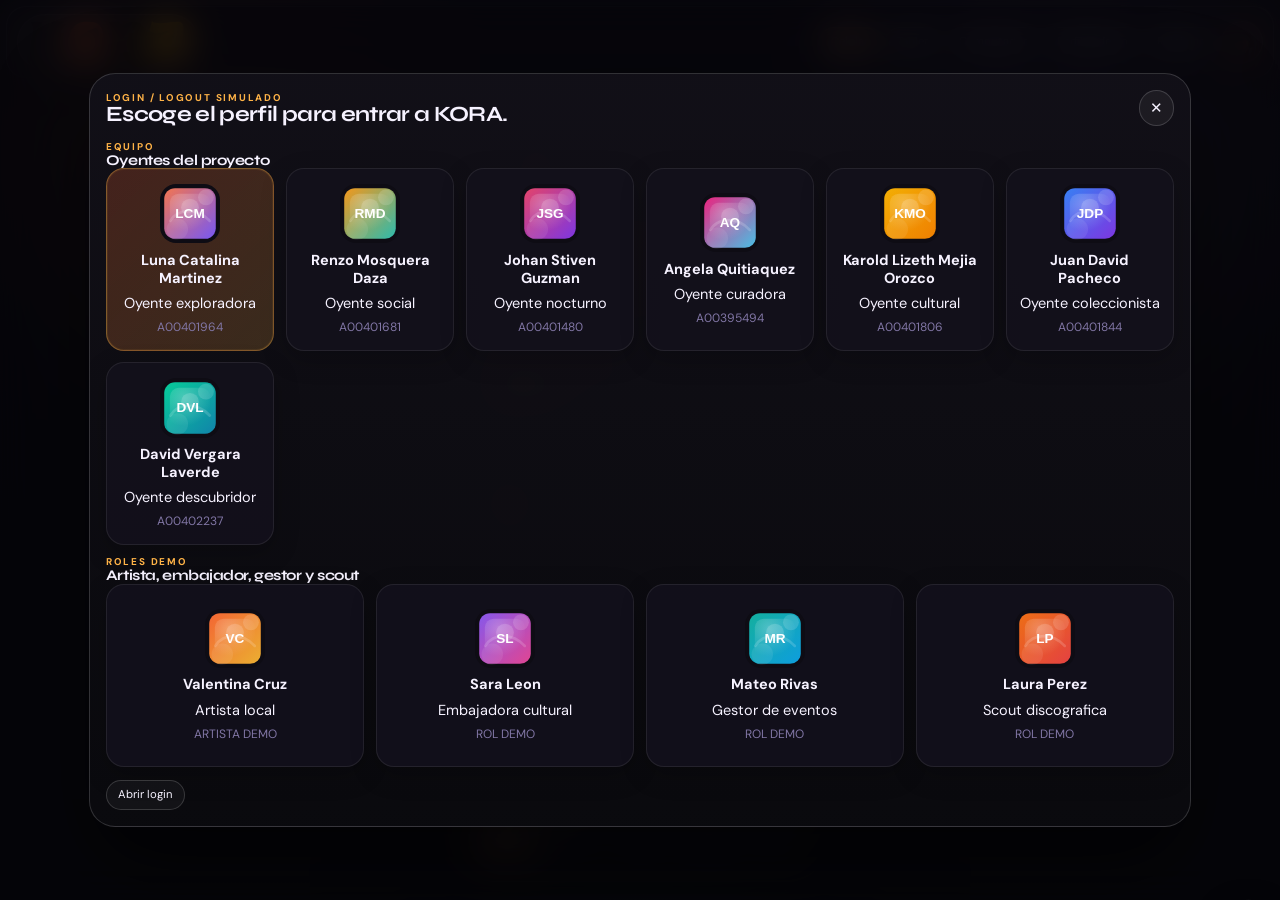
==== index.html @ 5c7a0477 "Refactor file structure and update HTML links for improved organization and accessibility" ====
<!DOCTYPE html>
<html lang="es">
<head>
    <meta charset="UTF-8">
    <meta name="viewport" content="width=device-width, initial-scale=1.0">
    <title>KORA · prototipo app demo</title>
    <link rel="icon" href="assets/img/marca.svg" type="image/svg+xml">
    <link rel="preconnect" href="https://fonts.googleapis.com">
    <link rel="preconnect" href="https://fonts.gstatic.com" crossorigin>
    <link href="https://fonts.googleapis.com/css2?family=Syne:wght@500;700;800&family=DM+Sans:wght@400;500;700&display=swap" rel="stylesheet">
    <link rel="stylesheet" href="assets/css/styles.css">
</head>
<body>
<div class="app-page">
    <header class="shell-toolbar">
        <div class="brand-lockup brand-lockup--shell">
      <span class="brand-word-wrap">
        <img class="brand-word" src="assets/img/kora.svg" alt="KORA">
      </span>
        </div>
        <div class="shell-actions">
            <div class="device-switches" role="tablist" aria-label="Cambiar dispositivo">
                <button class="toolbar-btn is-active" type="button" data-device-option="phone">Celular</button>
                <button class="toolbar-btn" type="button" data-device-option="tablet">Tablet</button>
                <button class="toolbar-btn" type="button" data-device-option="desktop">Computador</button>
            </div>
            <div class="toolbar-utilities">
                <button class="toolbar-btn" type="button" data-open-login>Perfiles demo</button>
                <button class="toolbar-btn" type="button" data-reset-state>Reiniciar</button>
            </div>
            <img class="brand-mark brand-mark--shell" src="assets/img/marca.svg" alt="Marca KORA">
        </div>
    </header>

    <main class="stage">
        <section class="device-shell">
            <div class="device-frame" data-device-frame="phone">
                <div class="device-hardware">
                    <div class="device-notch"></div>
                    <div class="device-camera"></div>
                    <div class="device-speaker"></div>
                    <div class="device-tablet-bar"></div>
                    <div class="device-led"></div>
                </div>

                <div class="device-screen">
                    <div class="app-surface" data-device-shell data-device="phone">
                        <aside class="app-sidebar">
                            <div class="sidebar-brand">
                                <div class="sidebar-brand-lockup">
                                    <img src="assets/img/marca.svg" alt="Marca KORA">
                                </div>
                                <button class="profile-chip" type="button" data-open-login>
                                    <img src="assets/img/luna-catalina-martinez.svg" alt="Perfil" data-profile-avatar>
                                    <div>
                                        <strong data-profile-name>Luna Catalina Martinez</strong>
                                        <span data-profile-role>Oyente exploradora</span>
                                    </div>
                                </button>
                            </div>

                            <nav class="sidebar-nav" aria-label="Secciones">
                                <button class="nav-link is-active" type="button" data-view-target="discover">Descubrir</button>
                                <button class="nav-link" type="button" data-view-target="player">Player</button>
                                <button class="nav-link" type="button" data-view-target="events">Eventos</button>
                                <button class="nav-link" type="button" data-view-target="community">Comunidad</button>
                                <button class="nav-link" type="button" data-view-target="profile">Perfil</button>
                            </nav>

                            <div class="sidebar-stack">
                                <article class="panel-card compact-card">
                                    <p class="eyebrow">Cuenta activa</p>
                                    <strong data-profile-level>Nivel demo</strong>
                                    <div class="pill-row">
                                        <span class="mini-pill">XP <strong data-profile-xp>0</strong></span>
                                        <span class="mini-pill">Racha <strong data-profile-streak>0</strong></span>
                                    </div>
                                </article>
                                <article class="panel-card compact-card">
                                    <p class="eyebrow">Accesos</p>
                                    <div class="sidebar-actions">
                                        <button class="soft-btn" type="button" data-open-settings>Ajustes</button>
                                        <button class="soft-btn" type="button" data-open-team>Equipo KORA</button>
                                    </div>
                                </article>
                            </div>
                        </aside>

                        <div class="status-bar">
                            <span data-live-time>00:00</span>
                            <div class="status-icons">
                                <span>5G</span>
                                <span class="status-icon status-icon--signal"></span>
                                <span class="status-icon"></span>
                                <span class="status-icon status-icon--battery"></span>
                            </div>
                        </div>

                        <header class="app-header">
                            <div class="device-brandbar">
                                <img src="assets/img/marca.svg" alt="Marca KORA">
                            </div>
                            <div class="profile-main">
                                <img src="assets/img/luna-catalina-martinez.svg" alt="Perfil" class="profile-main-avatar" data-profile-avatar>
                                <div>
                                    <p class="eyebrow">KORA demo</p>
                                    <h1 class="app-title" data-profile-name>Luna Catalina Martinez</h1>
                                    <p class="profile-sub" data-profile-role>Oyente exploradora</p>
                                </div>
                            </div>
                            <button class="icon-btn" type="button" aria-label="Abrir ajustes" data-open-settings>⚙</button>
                        </header>

                        <section class="app-main content-scroll">
                            <section class="view is-active" data-view="discover">
                                <article class="hero-card" data-featured-card></article>

                                <div class="section-head">
                                    <div>
                                        <p class="eyebrow">Capsulas</p>
                                        <h2 class="section-title">Descubrir con contexto</h2>
                                    </div>
                                    <button class="soft-btn small-btn" type="button" data-cycle-capsules>Siguiente</button>
                                </div>
                                <div class="capsule-feed" data-capsule-feed></div>

                                <div class="dual-grid">
                                    <article class="panel-card">
                                        <div class="panel-head">
                                            <strong>Tablero de hallazgos</strong>
                                            <span class="mini-pill" data-saved-count>0</span>
                                        </div>
                                        <div class="stack-list" data-saved-board></div>
                                    </article>
                                    <article class="panel-card">
                                        <div class="panel-head">
                                            <strong>Etiquetas culturales</strong>
                                            <span class="mini-pill">curaduria local</span>
                                        </div>
                                        <div class="tag-cloud" data-discover-tags></div>
                                        <p class="helper-copy">Las cápsulas priorizan identidad local, validación rápida y contexto cultural.</p>
                                    </article>
                                </div>
                            </section>

                            <section class="view" data-view="player">
                                <article class="player-card">
                                    <img class="player-cover" src="assets/img/cover-valentina-cruz.svg" alt="Cover" data-player-cover>
                                    <div class="player-meta">
                                        <p class="eyebrow">Capsula activa</p>
                                        <h2 data-player-track>Rio de Fuego</h2>
                                        <p data-player-name>Valentina Cruz · R&B afrolatino</p>
                                        <p class="player-story" data-player-story></p>
                                        <div class="pill-row">
                                            <span class="mini-pill" data-player-duration>0:30</span>
                                            <span class="mini-pill" data-player-match>94% match</span>
                                            <button class="mini-pill interactive-pill" type="button" data-toggle-preview>Modo 30s</button>
                                        </div>
                                    </div>
                                </article>

                                <article class="panel-card">
                                    <div class="audio-progress-wrap">
                                        <input type="range" min="0" max="30" step="0.1" value="0" data-player-range>
                                        <div class="player-times">
                                            <span data-player-current>0:00</span>
                                            <span data-player-total>0:30</span>
                                        </div>
                                    </div>
                                    <div class="player-controls">
                                        <button class="icon-btn big-icon" type="button" data-player-prev aria-label="Anterior">⟨</button>
                                        <button class="primary-btn player-toggle" type="button" data-player-toggle>Reproducir</button>
                                        <button class="icon-btn big-icon" type="button" data-player-next aria-label="Siguiente">⟩</button>
                                    </div>
                                    <div class="player-actions">
                                        <button class="soft-btn" type="button" data-player-like>Like</button>
                                        <button class="soft-btn" type="button" data-player-save>Guardar</button>
                                        <button class="soft-btn" type="button" data-player-share>Compartir</button>
                                    </div>
                                </article>

                                <div class="dual-grid">
                                    <article class="panel-card">
                                        <div class="panel-head">
                                            <strong>Cola demo</strong>
                                            <span class="mini-pill">audio real</span>
                                        </div>
                                        <div class="queue-list" data-player-queue></div>
                                    </article>
                                    <article class="panel-card">
                                        <div class="panel-head">
                                            <strong>Lectura rapida</strong>
                                            <span class="mini-pill">barrio / escena / idioma</span>
                                        </div>
                                        <div class="insight-stack" data-player-insights></div>
                                    </article>
                                </div>
                            </section>

                            <section class="view" data-view="events">
                                <div class="dual-grid dual-grid--events">
                                    <article class="map-card panel-card">
                                        <div class="panel-head">
                                            <strong>Mapa de eventos</strong>
                                            <span class="mini-pill">sin GPS real</span>
                                        </div>
                                        <div class="map-surface" data-event-map></div>
                                    </article>
                                    <article class="panel-card" data-event-preview></article>
                                </div>

                                <article class="panel-card">
                                    <div class="panel-head">
                                        <strong>Ruta territorial</strong>
                                        <span class="mini-pill" data-event-count>0 eventos</span>
                                    </div>
                                    <div class="events-grid" data-events-list></div>
                                </article>
                            </section>

                            <section class="view" data-view="community">
                                <div class="dual-grid dual-grid--community">
                                    <article class="panel-card" data-playlist-card></article>
                                    <article class="panel-card">
                                        <div class="panel-head">
                                            <strong>Compartir cápsula</strong>
                                            <span class="mini-pill">TikTok / X / Instagram / WhatsApp</span>
                                        </div>
                                        <div class="share-grid" data-share-grid></div>
                                        <div class="community-actions">
                                            <button class="primary-btn" type="button" data-add-playlist>Aportar a playlist</button>
                                            <button class="soft-btn" type="button" data-open-team>Ver equipo</button>
                                        </div>
                                    </article>
                                </div>

                                <div class="dual-grid">
                                    <article class="panel-card">
                                        <div class="panel-head">
                                            <strong>Ranking de usuarios</strong>
                                            <span class="mini-pill">gamificacion</span>
                                        </div>
                                        <div class="stack-list" data-user-leaderboard></div>
                                    </article>
                                    <article class="panel-card">
                                        <div class="panel-head">
                                            <strong>Ranking de artistas</strong>
                                            <span class="mini-pill">visibilidad local</span>
                                        </div>
                                        <div class="stack-list" data-artist-leaderboard></div>
                                    </article>
                                </div>
                            </section>

                            <section class="view" data-view="profile">
                                <div class="dual-grid dual-grid--profile">
                                    <article class="panel-card" data-profile-overview></article>
                                    <article class="panel-card">
                                        <div class="panel-head">
                                            <strong>Sellos y logros</strong>
                                            <span class="mini-pill">pasaporte</span>
                                        </div>
                                        <div class="stamp-grid" data-stamps-grid-main></div>
                                        <button class="soft-btn full-btn" type="button" data-open-team>Equipo KORA</button>
                                    </article>
                                </div>

                                <div class="dual-grid">
                                    <article class="panel-card">
                                        <div class="panel-head">
                                            <strong>Mis favoritos</strong>
                                            <span class="mini-pill">guardados</span>
                                        </div>
                                        <div class="favorites-grid" data-favorite-list></div>
                                    </article>
                                    <article class="panel-card">
                                        <div class="panel-head">
                                            <strong>Badges activos</strong>
                                            <span class="mini-pill">perfil</span>
                                        </div>
                                        <div class="tag-cloud" data-badge-list></div>
                                        <div class="profile-actions">
                                            <button class="soft-btn" type="button" data-open-settings>Editar ajustes</button>
                                            <button class="soft-btn" type="button" data-open-login>Cambiar perfil</button>
                                        </div>
                                    </article>
                                </div>
                            </section>
                        </section>

                        <aside class="app-rail content-scroll">
                            <article class="panel-card" data-now-playing-card></article>
                            <article class="panel-card">
                                <div class="panel-head">
                                    <strong>Misiones</strong>
                                    <span class="mini-pill">objetivos</span>
                                </div>
                                <div class="missions-list" data-missions-list></div>
                            </article>
                            <article class="panel-card">
                                <div class="panel-head">
                                    <strong>Pasaporte cultural</strong>
                                    <span class="mini-pill">sellos</span>
                                </div>
                                <div class="stamp-grid" data-stamps-grid-rail></div>
                            </article>
                        </aside>

                        <nav class="bottom-nav" aria-label="Navegacion movil">
                            <button class="is-active" type="button" data-view-target="discover">Inicio</button>
                            <button type="button" data-view-target="player">Player</button>
                            <button type="button" data-view-target="events">Eventos</button>
                            <button type="button" data-view-target="community">Comunidad</button>
                            <button type="button" data-view-target="profile">Perfil</button>
                        </nav>
                    </div>
                </div>
            </div>
        </section>
    </main>
</div>

<div class="overlay" data-login-overlay>
    <div class="overlay-card overlay-card--wide">
        <div class="overlay-head">
            <div>
                <p class="eyebrow">Login / logout simulado</p>
                <h2>Escoge el perfil para entrar a KORA.</h2>
            </div>
            <button class="icon-btn" type="button" data-close-login>✕</button>
        </div>
        <div class="overlay-sections">
            <section>
                <div class="section-head simple-head">
                    <div>
                        <p class="eyebrow">Equipo</p>
                        <h3 class="section-title small-title">Oyentes del proyecto</h3>
                    </div>
                </div>
                <div class="profile-grid" data-team-profiles></div>
            </section>
            <section>
                <div class="section-head simple-head">
                    <div>
                        <p class="eyebrow">Roles demo</p>
                        <h3 class="section-title small-title">Artista, embajador, gestor y scout</h3>
                    </div>
                </div>
                <div class="profile-grid" data-role-profiles></div>
            </section>
        </div>
        <div class="overlay-actions">
            <button class="soft-btn" type="button" data-go-login-page>Abrir login</button>
        </div>
    </div>
</div>

<div class="overlay" data-settings-overlay>
    <div class="overlay-card">
        <div class="overlay-head">
            <div>
                <p class="eyebrow">Ajustes</p>
                <h2>Configuración de la demo.</h2>
            </div>
            <button class="icon-btn" type="button" data-close-settings>✕</button>
        </div>
        <div class="settings-stack" data-settings-content></div>
        <div class="overlay-actions">
            <button class="soft-btn" type="button" data-open-login>Cambiar perfil</button>
            <button class="danger-btn" type="button" data-logout>Logout</button>
        </div>
    </div>
</div>

<div class="overlay" data-team-overlay>
    <div class="overlay-card">
        <div class="overlay-head">
            <div>
                <p class="eyebrow">Equipo KORA</p>
                <h2>Integrantes en un espacio aparte.</h2>
            </div>
            <button class="icon-btn" type="button" data-close-team>✕</button>
        </div>
        <div class="team-modal-grid" data-team-modal-grid></div>
    </div>
</div>

<div class="overlay" data-scanner-overlay>
    <div class="overlay-card">
        <div class="overlay-head">
            <div>
                <p class="eyebrow">Check-in QR</p>
                <h2 data-scanner-title>Escanear evento</h2>
            </div>
            <button class="icon-btn" type="button" data-close-scanner>✕</button>
        </div>
        <div class="scanner-layout">
            <img class="scanner-poster" src="assets/img/poster-festival-centro.svg" alt="Poster del evento" data-scanner-poster>
            <div class="scanner-side">
                <img class="scanner-qr" src="assets/img/qr-festival-centro.svg" alt="QR del evento" data-scanner-qr>
                <p class="helper-copy" data-scanner-copy>Escanea o usa la simulación para reclamar tu sello y XP.</p>
                <div class="overlay-actions overlay-actions--column">
                    <button class="primary-btn" type="button" data-simulate-checkin>Simular escaneo</button>
                    <a class="soft-btn link-btn" href="qr-checkin.html?event=festival-centro" target="_blank" rel="noopener" data-open-qr-page>Abrir QR full page</a>
                </div>
            </div>
        </div>
    </div>
</div>

<div class="toast" data-toast aria-live="polite"></div>

<script src="assets/data/data.js"></script>
<script src="assets/js/app.js"></script>
</body>
</html>
---- assets/css/styles.css ----
:root {
  --bg: #07070b;
  --bg-2: #0d0b14;
  --surface: rgba(19, 17, 28, 0.92);
  --surface-2: rgba(27, 24, 38, 0.96);
  --surface-3: rgba(37, 32, 52, 0.98);
  --line: rgba(255, 255, 255, 0.08);
  --line-strong: rgba(255, 255, 255, 0.16);
  --text: #f6f2ff;
  --text-soft: #c7bce6;
  --text-faint: #8176a5;
  --accent: #ff6b35;
  --accent-2: #ffb347;
  --accent-3: #ff8c42;
  --purple: #9d7bf5;
  --teal: #22d3a8;
  --danger: #ef4444;
  --success: #22c55e;
  --shadow-xl: 0 40px 90px rgba(0, 0, 0, 0.55);
  --shadow-lg: 0 18px 44px rgba(0, 0, 0, 0.32);
  --shadow-md: 0 8px 26px rgba(0, 0, 0, 0.22);
  --r-xl: 38px;
  --r-lg: 26px;
  --r-md: 18px;
  --r-sm: 14px;
  --font-head: 'Syne', sans-serif;
  --font-body: 'DM Sans', sans-serif;
}

* {
  box-sizing: border-box;
}

html {
  scroll-behavior: smooth;
  font-size: 14.5px;
}

body {
  margin: 0;
  min-height: 100vh;
  font-family: var(--font-body);
  color: var(--text);
  background:
          radial-gradient(circle at 18% 18%, rgba(255, 107, 53, 0.14), transparent 22%),
          radial-gradient(circle at 82% 16%, rgba(157, 123, 245, 0.16), transparent 24%),
          radial-gradient(circle at 50% 88%, rgba(34, 211, 168, 0.08), transparent 18%),
          linear-gradient(180deg, #0b0910 0%, #06060a 100%);
  overflow-x: hidden;
}

body.overlay-open {
  overflow: hidden;
}

body.high-contrast {
  --surface: rgba(10, 10, 13, 0.98);
  --surface-2: rgba(17, 17, 22, 1);
  --surface-3: rgba(24, 24, 32, 1);
  --line: rgba(255, 255, 255, 0.16);
  --text-soft: #ddd6f8;
}

a,
button,
input,
select {
  font: inherit;
}

button,
a {
  cursor: pointer;
}

button {
  border: 0;
  padding: 0;
  background: transparent;
  color: inherit;
}

img {
  display: block;
  max-width: 100%;
}

.app-page {
  position: relative;
  min-height: 100dvh;
  height: 100dvh;
  padding: 0.42rem;
  display: flex;
  flex-direction: column;
  gap: 0.42rem;
  overflow: hidden;
}

.shell-toolbar {
  display: flex;
  align-items: center;
  justify-content: space-between;
  gap: 0.55rem;
  padding: 0.46rem 0.68rem;
  background: rgba(15, 12, 22, 0.74);
  border: 1px solid var(--line);
  border-radius: 20px;
  backdrop-filter: blur(16px);
  box-shadow: var(--shadow-md);
  flex-wrap: nowrap;
}

.brand-lockup,
.shell-actions,
.device-switches,
.toolbar-utilities,
.pill-row,
.player-actions,
.player-controls,
.community-actions,
.overlay-actions,
.sidebar-actions,
.profile-actions {
  display: flex;
  align-items: center;
  gap: 0.65rem;
  flex-wrap: wrap;
}

.brand-lockup {
  min-width: 0;
}

.brand-lockup--shell {
  flex: 0 0 auto;
}

.brand-word-wrap {
  display: inline-flex;
  align-items: center;
  justify-content: center;
  padding: 0.42rem 0.82rem 0.44rem;
  border-radius: 999px;
  background: linear-gradient(135deg, rgba(255, 255, 255, 0.08), rgba(255, 107, 53, 0.12));
  border: 1px solid rgba(255, 255, 255, 0.1);
  box-shadow: var(--shadow-md);
}

.brand-mark {
  width: 2.55rem;
  height: 2.55rem;
  object-fit: contain;
  filter: drop-shadow(0 8px 18px rgba(255, 107, 53, 0.22));
}

.brand-mark--shell {
  width: 2.9rem;
  height: 2.9rem;
  padding: 0.54rem;
  border-radius: 999px;
  background: linear-gradient(135deg, rgba(255, 255, 255, 0.08), rgba(255, 107, 53, 0.12));
  border: 1px solid rgba(255, 255, 255, 0.1);
  box-shadow: var(--shadow-md);
  flex: 0 0 auto;
}

.brand-word {
  width: min(10.8rem, 29vw);
  height: auto;
  object-fit: contain;
  filter: drop-shadow(0 4px 12px rgba(255, 179, 71, 0.14));
}

.shell-actions {
  flex: 1 1 auto;
  width: auto;
  min-width: 0;
  justify-content: flex-end;
  gap: 0.4rem;
  flex-wrap: nowrap;
}

.toolbar-btn,
.soft-btn,
.primary-btn,
.danger-btn,
.nav-link,
.mini-pill,
.interactive-pill,
.link-btn,
.device-switches button,
.toolbar-utilities button {
  display: inline-flex;
  align-items: center;
  justify-content: center;
  min-height: 2.02rem;
  padding: 0 0.76rem;
  border-radius: 999px;
  border: 1px solid var(--line-strong);
  background: rgba(255, 255, 255, 0.04);
  color: var(--text);
  text-decoration: none;
  transition: 0.22s ease;
  font-size: 0.78rem;
  line-height: 1.08;
}

.toolbar-btn:hover,
.soft-btn:hover,
.primary-btn:hover,
.danger-btn:hover,
.nav-link:hover,
.icon-btn:hover,
.profile-chip:hover,
.mini-pill.interactive-pill:hover,
.events-grid button:hover,
.stack-item:hover,
.favorite-card:hover {
  transform: translateY(-1px);
}

.toolbar-btn.is-active,
.nav-link.is-active,
.bottom-nav button.is-active,
.profile-card.is-active,
.stack-item.is-active,
.map-pin.is-active,
.share-card.is-active,
.interactive-pill.is-active {
  background: linear-gradient(135deg, rgba(255, 107, 53, 0.22), rgba(255, 179, 71, 0.18));
  border-color: rgba(255, 179, 71, 0.36);
  box-shadow: 0 0 0 1px rgba(255, 179, 71, 0.08) inset;
}

.primary-btn {
  background: linear-gradient(135deg, var(--accent), var(--accent-3));
  border-color: transparent;
  box-shadow: 0 14px 30px rgba(255, 107, 53, 0.25);
  font-weight: 700;
}

.danger-btn {
  background: rgba(239, 68, 68, 0.14);
  border-color: rgba(239, 68, 68, 0.3);
  color: #fecaca;
}

.small-btn {
  min-height: 1.8rem;
  padding-inline: 0.68rem;
  font-size: 0.76rem;
}

.full-btn {
  width: 100%;
}

.stage {
  flex: 1;
  display: flex;
  justify-content: center;
  align-items: center;
  min-height: 0;
  overflow: hidden;
}

.device-shell {
  width: 100%;
  min-height: 0;
  height: 100%;
  display: flex;
  justify-content: center;
  align-items: center;
  position: relative;
}

.device-shell::before {
  content: '';
  position: absolute;
  left: 14%;
  right: 14%;
  bottom: -0.6rem;
  height: 5.4rem;
  border-radius: 999px;
  background: radial-gradient(circle, rgba(0, 0, 0, 0.55), transparent 70%);
  filter: blur(12px);
}

.device-frame {
  position: relative;
  background: linear-gradient(180deg, #0d0c12 0%, #030305 100%);
  border: 1px solid rgba(255, 255, 255, 0.08);
  box-shadow: 0 0 0 1px rgba(255, 255, 255, 0.03) inset, var(--shadow-xl);
  padding: 0.78rem;
  transition: 0.32s ease;
}

.device-frame[data-device-frame='phone'] {
  width: min(428px, calc((100dvh - 108px) * 0.48), calc(100vw - 30px));
  aspect-ratio: 430 / 890;
  border-radius: 3rem;
}

.device-frame[data-device-frame='tablet'] {
  width: min(1180px, calc((100dvh - 138px) * 1.54), calc(100vw - 42px));
  aspect-ratio: 1280 / 820;
  border-radius: 2.5rem;
}

.device-frame[data-device-frame='desktop'] {
  width: min(1420px, calc((100dvh - 94px) * 1.56), calc(100vw - 34px));
  aspect-ratio: 1480 / 920;
  border-radius: 1.95rem;
  margin-top: -0.32rem;
}

.device-frame[data-device-frame='desktop']::before {
  content: '';
  position: absolute;
  left: 14%;
  right: 14%;
  bottom: -2.4rem;
  height: 1.1rem;
  border-radius: 999px;
  background: radial-gradient(circle, rgba(0, 0, 0, 0.45), transparent 72%);
  filter: blur(10px);
  pointer-events: none;
}

.device-frame[data-device-frame='desktop']::after {
  content: '';
  position: absolute;
  left: 5%;
  right: 5%;
  bottom: -1.65rem;
  height: 1.75rem;
  clip-path: polygon(6% 0, 94% 0, 100% 100%, 0 100%);
  background: linear-gradient(180deg, rgba(32, 31, 38, 0.98), rgba(12, 12, 16, 0.98));
  border: 1px solid rgba(255, 255, 255, 0.08);
  border-radius: 0 0 1.2rem 1.2rem;
  box-shadow: 0 10px 24px rgba(0, 0, 0, 0.28);
  pointer-events: none;
}

.device-hardware,
.device-notch,
.device-camera,
.device-speaker,
.device-tablet-bar,
.device-led {
  position: absolute;
  pointer-events: none;
}

.device-hardware {
  inset: 0;
  z-index: 3;
}

.device-notch {
  top: 0;
  left: 50%;
  transform: translateX(-50%);
  width: 7.3rem;
  height: 1.45rem;
  border-radius: 0 0 1rem 1rem;
  background: #06060a;
}

.device-camera {
  top: 0.42rem;
  left: calc(50% - 1.32rem);
  width: 0.54rem;
  height: 0.54rem;
  border-radius: 50%;
  background: #1f2030;
  box-shadow: 0 0 0 2px rgba(255, 255, 255, 0.03) inset;
}

.device-speaker {
  top: 0.63rem;
  left: 50%;
  width: 1.9rem;
  height: 0.2rem;
  transform: translateX(-50%);
  border-radius: 999px;
  background: #1e2030;
}

.device-tablet-bar,
.device-led {
  display: none;
}

.device-frame[data-device-frame='tablet'] .device-notch,
.device-frame[data-device-frame='tablet'] .device-camera,
.device-frame[data-device-frame='tablet'] .device-speaker,
.device-frame[data-device-frame='desktop'] .device-notch,
.device-frame[data-device-frame='desktop'] .device-camera,
.device-frame[data-device-frame='desktop'] .device-speaker {
  display: none;
}

.device-frame[data-device-frame='tablet'] .device-tablet-bar {
  display: block;
  left: 50%;
  top: 0.8rem;
  transform: translateX(-50%);
  width: 6rem;
  height: 0.34rem;
  border-radius: 999px;
  background: #17181d;
}

.device-frame[data-device-frame='desktop'] .device-led {
  display: block;
  left: 50%;
  top: 0.92rem;
  transform: translateX(-50%);
  width: 0.55rem;
  height: 0.55rem;
  border-radius: 50%;
  background: rgba(34, 211, 168, 0.84);
  box-shadow: 0 0 12px rgba(34, 211, 168, 0.65);
}

.device-screen {
  position: relative;
  z-index: 1;
  height: 100%;
  border-radius: 2.25rem;
  overflow: hidden;
  border: 1px solid rgba(255, 255, 255, 0.05);
  background:
          radial-gradient(circle at 16% 10%, rgba(255, 107, 53, 0.14), transparent 24%),
          radial-gradient(circle at 84% 14%, rgba(157, 123, 245, 0.15), transparent 22%),
          linear-gradient(180deg, #0f0d16 0%, #08080d 100%);
}

.device-frame[data-device-frame='tablet'] .device-screen {
  border-radius: 2rem;
}

.device-frame[data-device-frame='desktop'] .device-screen {
  border-radius: 1.3rem;
}

.app-surface {
  height: 100%;
  display: grid;
  grid-template-rows: auto auto minmax(0, 1fr) auto;
  min-height: 0;
}

.app-surface[data-device='phone'] {
  font-size: 12.8px;
}

.app-surface[data-device='desktop'] {
  grid-template-columns: 15.35rem minmax(0, 1fr) 18.25rem;
  grid-template-rows: auto minmax(0, 1fr);
  font-size: 13.6px;
}

.status-bar {
  display: flex;
  align-items: center;
  justify-content: space-between;
  gap: 1rem;
  padding: 0.85rem 1.05rem 0.45rem;
  color: var(--text);
  font-size: 0.76rem;
  font-weight: 700;
}

.status-icons {
  display: inline-flex;
  align-items: center;
  gap: 0.45rem;
}

.status-icon {
  width: 0.9rem;
  height: 0.55rem;
  border-radius: 0.24rem;
  background: rgba(255, 255, 255, 0.68);
}

.status-icon--signal {
  clip-path: polygon(0 100%, 40% 60%, 70% 30%, 100% 0, 100% 100%);
  width: 0.78rem;
}

.status-icon--battery {
  position: relative;
  width: 1.2rem;
  background: transparent;
  border: 1px solid rgba(255, 255, 255, 0.68);
}

.status-icon--battery::before {
  content: '';
  position: absolute;
  left: 2px;
  right: 4px;
  top: 2px;
  bottom: 2px;
  border-radius: 0.12rem;
  background: rgba(255, 255, 255, 0.78);
}

.status-icon--battery::after {
  content: '';
  position: absolute;
  right: -3px;
  top: 50%;
  transform: translateY(-50%);
  width: 2px;
  height: 5px;
  border-radius: 0 2px 2px 0;
  background: rgba(255, 255, 255, 0.78);
}

.app-surface[data-device='desktop'] .status-bar {
  grid-column: 2 / span 2;
  padding: 1rem 1.15rem 0.52rem;
}

.app-sidebar,
.app-rail {
  display: none;
}

.app-surface[data-device='desktop'] .app-sidebar,
.app-surface[data-device='desktop'] .app-rail {
  display: block;
}

.app-sidebar {
  grid-row: 1 / span 2;
  padding: 1.02rem 0.92rem 1.08rem 1.06rem;
  border-right: 1px solid var(--line);
  background: rgba(255, 255, 255, 0.02);
  min-height: 0;
  height: 100%;
  overflow-y: auto;
  overflow-x: hidden;
  scrollbar-width: thin;
  scrollbar-color: rgba(255, 255, 255, 0.15) transparent;
}

.sidebar-brand,
.sidebar-stack {
  display: grid;
  gap: 0.95rem;
}


.app-sidebar::-webkit-scrollbar {
  width: 8px;
}

.app-sidebar::-webkit-scrollbar-thumb {
  background: rgba(255, 255, 255, 0.12);
  border-radius: 999px;
}

.device-switches,
.toolbar-utilities {
  gap: 0.38rem;
  flex-wrap: nowrap;
}

.event-preview,
.map-card,
.panel-card,
.hero-card,
.player-card {
  min-width: 0;
}

.app-surface[data-device='desktop'] .app-sidebar,
.app-surface[data-device='desktop'] .app-main,
.app-surface[data-device='desktop'] .app-rail {
  align-self: stretch;
}

.app-surface[data-device='desktop'] .panel-head strong,
.app-surface[data-device='desktop'] .capsule-copy h3,
.app-surface[data-device='desktop'] .player-meta h2,
.app-surface[data-device='desktop'] .now-playing-card h3,
.app-surface[data-device='desktop'] .profile-overview h2 {
  line-height: 1.02;
}

.app-surface[data-device='desktop'] .view {
  gap: 1.08rem;
}


.app-surface[data-device='phone'] .soft-btn,
.app-surface[data-device='phone'] .primary-btn,
.app-surface[data-device='phone'] .toolbar-btn {
  font-size: 0.72rem;
}

.app-surface[data-device='phone'] .eyebrow {
  font-size: 0.58rem;
}

.app-surface[data-device='phone'] .status-bar {
  font-size: 0.68rem;
  padding-top: 0.72rem;
  padding-bottom: 0.36rem;
}

.app-surface[data-device='tablet'] .section-title {
  font-size: 1.12rem;
}

.sidebar-brand-lockup {
  width: 3rem;
  height: 3rem;
  display: inline-flex;
  align-items: center;
  justify-content: center;
  padding: 0.72rem;
  border-radius: 1rem;
  background: rgba(255, 255, 255, 0.05);
  border: 1px solid var(--line);
  box-shadow: var(--shadow-md);
}

.sidebar-brand-lockup img {
  width: 1.55rem;
  height: 1.55rem;
}

.profile-chip {
  display: flex;
  align-items: center;
  gap: 0.8rem;
  width: 100%;
  padding: 0.82rem;
  border-radius: 1.15rem;
  border: 1px solid var(--line);
  background: rgba(255, 255, 255, 0.04);
  text-align: left;
}

.profile-chip img,
.profile-main-avatar,
.profile-card img,
.team-modal-card img,
.stack-item img,
.favorite-card img,
.leaderboard-card img {
  width: 3rem;
  height: 3rem;
  border-radius: 1rem;
  object-fit: cover;
}

.profile-main-avatar {
  width: 2.85rem;
  height: 2.85rem;
  border-radius: 0.95rem;
  box-shadow: 0 10px 25px rgba(255, 107, 53, 0.18);
  flex: 0 0 auto;
}

.profile-chip strong,
.profile-main strong,
.stack-item strong,
.favorite-card strong,
.leaderboard-card strong,
.team-modal-card strong {
  display: block;
}

.profile-chip span,
.profile-sub,
.stack-item span,
.favorite-card span,
.team-modal-card span,
.helper-copy,
.profile-overview p,
.insight-row p,
.settings-item label,
.settings-copy,
.empty-state {
  color: var(--text-soft);
}

.sidebar-nav,
.stack-list,
.capsule-feed,
.queue-list,
.missions-list,
.settings-stack,
.events-grid,
.favorites-grid,
.team-modal-grid {
  display: grid;
  gap: 0.78rem;
}

.nav-link {
  justify-content: flex-start;
}

.panel-card,
.hero-card,
.player-card,
.stack-item,
.favorite-card,
.share-card,
.leaderboard-card,
.profile-card,
.team-modal-card,
.settings-card,
.mission-card,
.event-card {
  background: var(--surface);
  border: 1px solid var(--line);
  border-radius: var(--r-md);
  box-shadow: var(--shadow-md);
}

.panel-card,
.settings-card,
.mission-card,
.event-card {
  padding: 1rem;
}

.compact-card {
  padding: 0.9rem;
}

.app-header {
  display: grid;
  grid-template-columns: auto minmax(0, 1fr) auto;
  align-items: center;
  gap: 0.75rem;
  padding: 0 1.05rem 0.9rem;
}

.app-surface[data-device='desktop'] .app-header {
  display: none;
}

.device-brandbar {
  width: 3rem;
  height: 3rem;
  display: inline-flex;
  align-items: center;
  justify-content: center;
  padding: 0.72rem;
  border-radius: 1rem;
  background: rgba(255, 255, 255, 0.04);
  border: 1px solid var(--line);
  box-shadow: var(--shadow-md);
  flex: 0 0 auto;
}

.device-brandbar img {
  width: 1.55rem;
  height: 1.55rem;
  object-fit: contain;
}

.profile-main {
  display: flex;
  align-items: center;
  gap: 0.78rem;
  min-width: 0;
}

.profile-main > div,
.capsule-copy,
.player-meta,
.now-playing-media > div,
.stack-item > div,
.favorite-card > div,
.leaderboard-card > div,
.section-head > div,
.panel-head strong,
.track-row span,
.profile-chip > div {
  min-width: 0;
}

.app-title,
.section-title,
.overlay-head h2,
.hero-copy h2,
.player-meta h2,
.now-playing-card h3,
.profile-overview h2,
.capsule-copy h3,
.stack-item strong,
.favorite-card strong,
.leaderboard-card strong,
.team-modal-card strong {
  margin: 0;
  font-family: var(--font-head);
  line-height: 0.98;
  letter-spacing: -0.03em;
  overflow-wrap: anywhere;
}

.app-title {
  font-size: 1.12rem;
  line-height: 1.02;
}

.section-title {
  font-size: 1.24rem;
  line-height: 1.04;
}

.small-title {
  font-size: 1.02rem;
}

.eyebrow {
  margin: 0;
  font-size: 0.68rem;
  color: var(--accent-2);
  letter-spacing: 0.18em;
  text-transform: uppercase;
  font-weight: 700;
}

.profile-sub {
  display: -webkit-box;
  -webkit-box-orient: vertical;
  -webkit-line-clamp: 2;
  overflow: hidden;
  line-height: 1.26;
  max-width: 100%;
}

.app-main,
.app-rail {
  min-width: 0;
  min-height: 0;
  height: 100%;
  padding: 0 1.08rem 1.08rem;
}

.app-main {
  overflow: hidden;
}

.content-scroll {
  overflow-y: auto;
  overflow-x: hidden;
  scrollbar-width: thin;
  scrollbar-color: rgba(255, 255, 255, 0.15) transparent;
}

.content-scroll::-webkit-scrollbar {
  width: 8px;
}

.content-scroll::-webkit-scrollbar-thumb {
  background: rgba(255, 255, 255, 0.12);
  border-radius: 999px;
}

.view {
  display: none;
  gap: 1rem;
  padding-bottom: 1rem;
}

.view.is-active {
  display: grid;
}

.hero-card {
  position: relative;
  overflow: hidden;
  min-height: 15rem;
  background:
          radial-gradient(circle at 80% 14%, rgba(255, 255, 255, 0.12), transparent 18%),
          linear-gradient(135deg, rgba(255, 107, 53, 0.24), rgba(255, 179, 71, 0.12));
}

.hero-card::before {
  content: '';
  position: absolute;
  inset: 0;
  background: var(--hero-gradient, linear-gradient(135deg, rgba(255, 107, 53, 0.28), rgba(255, 179, 71, 0.12)));
  opacity: 0.45;
}

.hero-layout {
  position: relative;
  z-index: 1;
  display: grid;
  grid-template-columns: minmax(0, 1.18fr) minmax(180px, 0.82fr);
  gap: 1.05rem;
  height: 100%;
  padding: 1.08rem;
  align-items: stretch;
}

.hero-copy {
  display: grid;
  gap: 0.68rem;
  min-width: 0;
  align-content: center;
}

.hero-copy h2 {
  font-size: clamp(1.55rem, 2.7vw, 2.55rem);
}

.hero-copy p {
  margin: 0;
  color: var(--text-soft);
  line-height: 1.5;
  overflow-wrap: anywhere;
}

.hero-visual {
  display: grid;
  gap: 0.78rem;
  justify-items: end;
  align-content: space-between;
  min-width: 0;
}

.hero-cover {
  width: min(12.2rem, 100%);
  border-radius: 1.35rem;
  box-shadow: var(--shadow-lg);
}

.hero-tags,
.tag-cloud,
.insight-stack,
.overlay-sections,
.scanner-layout,
.audio-progress-wrap {
  display: grid;
  gap: 0.72rem;
}

.tag-cloud {
  grid-template-columns: repeat(auto-fit, minmax(6.6rem, 1fr));
}

.tag-chip,
.badge-pill,
.stamp-pill {
  display: inline-flex;
  align-items: center;
  justify-content: center;
  min-height: 1.74rem;
  padding: 0 0.62rem;
  border-radius: 999px;
  border: 1px solid rgba(255, 255, 255, 0.12);
  background: rgba(255, 255, 255, 0.05);
  color: var(--text-soft);
  font-size: 0.72rem;
  overflow-wrap: anywhere;
  text-align: center;
}

.capsule-feed {
  grid-template-columns: repeat(auto-fit, minmax(13.8rem, 1fr));
}

.stack-item,
.favorite-card,
.leaderboard-card {
  display: flex;
  align-items: center;
  gap: 0.8rem;
  padding: 0.8rem;
}

.capsule-card {
  display: grid;
  gap: 0.85rem;
  padding: 0.9rem;
  cursor: pointer;
  overflow: hidden;
}

.capsule-cover {
  width: 100%;
  aspect-ratio: 16 / 10;
  object-fit: cover;
  border-radius: 1rem;
}

.capsule-copy p,
.player-meta p,
.panel-head span,
.stack-item span,
.favorite-card span,
.leaderboard-card span,
.now-playing-card p,
.mission-card p,
.event-card p,
.team-modal-card p {
  margin: 0;
  line-height: 1.5;
  color: var(--text-soft);
  overflow-wrap: anywhere;
  font-size: 0.94rem;
}

.card-actions {
  display: flex;
  gap: 0.5rem;
  flex-wrap: wrap;
}

.dual-grid {
  display: grid;
  gap: 1rem;
  grid-template-columns: repeat(2, minmax(0, 1fr));
}

.dual-grid--events {
  grid-template-columns: 1.12fr 0.88fr;
}

.dual-grid--community,
.dual-grid--profile {
  grid-template-columns: 1.1fr 0.9fr;
}

.panel-head,
.section-head,
.simple-head {
  display: flex;
  align-items: center;
  justify-content: space-between;
  gap: 0.7rem;
}

.player-card {
  display: grid;
  grid-template-columns: 6.7rem minmax(0, 1fr);
  gap: 1rem;
  padding: 1rem;
}

.player-cover {
  width: 100%;
  aspect-ratio: 1 / 1;
  object-fit: cover;
  border-radius: 1.15rem;
  box-shadow: var(--shadow-lg);
}

.player-story {
  min-height: 2.4rem;
}

.player-controls {
  justify-content: center;
}

.player-toggle {
  min-width: 9rem;
}

.big-icon {
  width: 2.65rem;
  padding: 0;
}

.icon-btn {
  width: 2.45rem;
  min-height: 2.45rem;
  display: inline-grid;
  place-items: center;
  border-radius: 999px;
  background: rgba(255, 255, 255, 0.05);
  border: 1px solid var(--line-strong);
  flex: 0 0 auto;
}

input[type='range'] {
  width: 100%;
}

.player-times {
  display: flex;
  align-items: center;
  justify-content: space-between;
  color: var(--text-faint);
  font-size: 0.78rem;
}

.insight-row {
  padding: 0.82rem;
  border-radius: 1rem;
  background: rgba(255, 255, 255, 0.04);
  border: 1px solid var(--line);
}

.map-card {
  overflow: hidden;
}

.map-surface {
  position: relative;
  min-height: 16rem;
  border-radius: 1.1rem;
  overflow: hidden;
  background:
          linear-gradient(rgba(157, 123, 245, 0.08) 1px, transparent 1px),
          linear-gradient(90deg, rgba(157, 123, 245, 0.08) 1px, transparent 1px),
          linear-gradient(180deg, rgba(15, 17, 27, 0.96), rgba(7, 9, 14, 0.96));
  background-size: 2rem 2rem, 2rem 2rem, auto;
}

.map-surface::before,
.map-surface::after {
  content: '';
  position: absolute;
  left: 10%;
  right: 12%;
  height: 4px;
  border-radius: 999px;
  background: rgba(255, 255, 255, 0.08);
}

.map-surface::before {
  top: 34%;
  transform: rotate(-8deg);
}

.map-surface::after {
  bottom: 28%;
  transform: rotate(7deg);
}

.map-pin {
  position: absolute;
  width: 2.8rem;
  height: 2.8rem;
  transform: translate(-50%, -100%) rotate(-45deg);
  border-radius: 1rem 1rem 1rem 0.3rem;
  display: grid;
  place-items: center;
  box-shadow: 0 14px 30px rgba(0, 0, 0, 0.34);
  color: #fff;
  border: 2px solid rgba(255, 255, 255, 0.12);
}

.map-pin span {
  transform: rotate(45deg);
  font-size: 0.95rem;
}

.map-pin.is-active {
  box-shadow: 0 0 0 4px rgba(255, 179, 71, 0.26), 0 14px 30px rgba(0, 0, 0, 0.34);
}

.event-preview {
  display: grid;
  gap: 0.9rem;
}

.event-poster {
  width: 100%;
  height: clamp(13.5rem, 28vh, 18rem);
  border-radius: 1.05rem;
  overflow: hidden;
  object-fit: contain;
  background: rgba(255, 255, 255, 0.03);
  padding: 0.35rem;
}

.events-grid {
  grid-template-columns: repeat(auto-fit, minmax(12rem, 1fr));
}

.event-card {
  display: grid;
  gap: 0.75rem;
}

.event-meta,
.mission-meta,
.profile-stats {
  display: flex;
  gap: 0.5rem;
  flex-wrap: wrap;
}

.mini-pill,
.interactive-pill {
  min-height: 1.7rem;
  padding-inline: 0.64rem;
  font-size: 0.7rem;
  color: var(--text-soft);
  max-width: 100%;
  white-space: nowrap;
}

.share-grid {
  display: grid;
  grid-template-columns: repeat(2, minmax(0, 1fr));
  gap: 0.8rem;
}

.share-card {
  min-height: 7rem;
  padding: 0.85rem;
  display: grid;
  place-items: center;
  gap: 0.45rem;
  text-align: center;
}

.share-icon {
  width: 2.65rem;
  height: 2.65rem;
  border-radius: 0.9rem;
  display: grid;
  place-items: center;
  background: rgba(255, 255, 255, 0.06);
  color: var(--accent-2);
  font-size: 1.05rem;
}

.playlist-hero {
  display: grid;
  gap: 0.72rem;
}

.playlist-tracks,
.stamp-grid {
  display: grid;
  gap: 0.62rem;
}

.track-row,
.stamp-card {
  display: flex;
  align-items: center;
  justify-content: space-between;
  gap: 0.58rem;
  padding: 0.74rem;
  border-radius: 0.95rem;
  background: rgba(255, 255, 255, 0.04);
  border: 1px solid var(--line);
}

.track-row span:last-child {
  text-align: right;
  white-space: nowrap;
}

.stamp-card.is-earned {
  background: rgba(34, 197, 94, 0.08);
  border-color: rgba(34, 197, 94, 0.26);
}

.now-playing-card {
  display: grid;
  gap: 0.75rem;
}

.now-playing-media {
  display: flex;
  align-items: center;
  gap: 0.82rem;
}

.now-playing-media img {
  width: 4rem;
  height: 4rem;
  border-radius: 1rem;
}

.mission-card {
  display: grid;
  gap: 0.7rem;
}

.mission-card.is-complete {
  background: rgba(34, 197, 94, 0.08);
  border-color: rgba(34, 197, 94, 0.24);
}

.progress {
  width: 100%;
  height: 0.45rem;
  border-radius: 999px;
  background: rgba(255, 255, 255, 0.08);
  overflow: hidden;
}

.progress > span {
  display: block;
  height: 100%;
  border-radius: inherit;
  background: linear-gradient(90deg, var(--accent), var(--accent-2));
}

.profile-overview {
  display: grid;
  gap: 0.82rem;
}

.profile-overview .summary-head {
  display: flex;
  align-items: center;
  gap: 0.82rem;
}

.profile-overview .summary-head img {
  width: 4.1rem;
  height: 4.1rem;
  border-radius: 1.1rem;
}

.stat-box {
  flex: 1;
  min-width: 6.5rem;
  padding: 0.78rem;
  border-radius: 1rem;
  background: rgba(255, 255, 255, 0.04);
  border: 1px solid var(--line);
}

.stat-box strong {
  display: block;
  font-family: var(--font-head);
  font-size: 1.35rem;
  overflow-wrap: anywhere;
}

.favorites-grid {
  grid-template-columns: repeat(auto-fit, minmax(10rem, 1fr));
}

.favorite-card {
  flex-direction: column;
  text-align: center;
}

.favorite-card img {
  width: 100%;
  height: auto;
  aspect-ratio: 1 / 1;
  border-radius: 1rem;
}

.overlay {
  position: fixed;
  inset: 0;
  z-index: 90;
  display: grid;
  place-items: center;
  padding: 1rem;
  background: rgba(6, 6, 10, 0.76);
  backdrop-filter: blur(18px);
  opacity: 0;
  visibility: hidden;
  transition: 0.2s ease;
}

.overlay.is-open {
  opacity: 1;
  visibility: visible;
}

.overlay-card {
  width: min(64rem, 100%);
  max-height: min(88vh, 980px);
  overflow: auto;
  padding: 1.1rem;
  border-radius: 1.8rem;
  background: linear-gradient(180deg, rgba(18, 16, 24, 0.96), rgba(10, 10, 14, 0.98));
  border: 1px solid var(--line-strong);
  box-shadow: var(--shadow-xl);
  display: grid;
  gap: 0.95rem;
}

.overlay-card--wide {
  width: min(76rem, 100%);
}

.overlay-head {
  display: flex;
  align-items: center;
  justify-content: space-between;
  gap: 1rem;
}

.profile-grid {
  display: grid;
  grid-template-columns: repeat(auto-fit, minmax(10rem, 1fr));
  gap: 0.8rem;
}

.profile-card,
.team-modal-card {
  min-height: 12.6rem;
  padding: 0.9rem;
  text-align: center;
  display: grid;
  justify-items: center;
  align-content: center;
  gap: 0.5rem;
}

.profile-card img,
.team-modal-card img {
  width: 4.1rem;
  height: 4.1rem;
  border-radius: 1.1rem;
}

.profile-card small,
.team-modal-card small,
.leaderboard-rank {
  color: var(--text-faint);
}

.team-modal-grid {
  grid-template-columns: repeat(auto-fit, minmax(12.5rem, 1fr));
}

.settings-card {
  display: grid;
  gap: 0.75rem;
}

.settings-item {
  display: flex;
  align-items: center;
  justify-content: space-between;
  gap: 1rem;
  padding: 0.72rem 0.78rem;
  border-radius: 1rem;
  background: rgba(255, 255, 255, 0.04);
  border: 1px solid var(--line);
}

.settings-item select {
  min-height: 2.15rem;
  padding: 0 0.78rem;
  border-radius: 999px;
  border: 1px solid var(--line-strong);
  background: rgba(255, 255, 255, 0.04);
  color: var(--text);
}

.switch {
  position: relative;
  width: 3.1rem;
  height: 1.8rem;
  border-radius: 999px;
  background: rgba(255, 255, 255, 0.12);
  border: 1px solid var(--line-strong);
}

.switch::after {
  content: '';
  position: absolute;
  top: 2px;
  left: 2px;
  width: 1.35rem;
  height: 1.35rem;
  border-radius: 50%;
  background: #fff;
  transition: 0.2s ease;
}

.switch.is-on {
  background: linear-gradient(135deg, rgba(255, 107, 53, 0.5), rgba(255, 179, 71, 0.4));
}

.switch.is-on::after {
  left: calc(100% - 1.5rem);
}

.scanner-layout {
  grid-template-columns: 1.15fr 0.85fr;
  align-items: center;
}

.scanner-poster,
.scanner-qr {
  border-radius: 1.15rem;
}

.scanner-side {
  display: grid;
  gap: 0.85rem;
  justify-items: center;
}

.scanner-qr {
  width: min(18rem, 100%);
  background: #fff;
  padding: 0.6rem;
}

.overlay-actions--column {
  width: 100%;
  align-items: stretch;
}

.toast {
  position: fixed;
  right: 1.1rem;
  bottom: 1.1rem;
  min-height: 2.7rem;
  padding: 0 1rem;
  display: inline-flex;
  align-items: center;
  border-radius: 999px;
  background: rgba(11, 11, 15, 0.96);
  color: var(--text);
  border: 1px solid rgba(255, 255, 255, 0.08);
  box-shadow: var(--shadow-lg);
  transform: translateY(140%);
  transition: transform 0.22s ease;
  z-index: 120;
}

.toast.is-visible {
  transform: translateY(0);
}

.bottom-nav {
  padding: 0.68rem 0.74rem 0.86rem;
  border-top: 1px solid var(--line);
  background: rgba(8, 8, 12, 0.88);
  backdrop-filter: blur(18px);
  display: flex;
  gap: 0.34rem;
}

.bottom-nav button {
  flex: 1;
  min-height: 2.5rem;
  border-radius: 1rem;
  border: 1px solid transparent;
  background: transparent;
  color: var(--text-faint);
  font-size: 0.74rem;
  letter-spacing: -0.01em;
  white-space: nowrap;
  overflow: hidden;
  min-width: 0;
}

.app-surface[data-device='desktop'] .bottom-nav {
  display: none;
}

.empty-state {
  padding: 0.85rem;
  border-radius: 1rem;
  border: 1px dashed rgba(255, 255, 255, 0.14);
  background: rgba(255, 255, 255, 0.02);
}

.hidden {
  display: none !important;
}

.app-surface[data-device='phone'] .hero-layout,
.app-surface[data-device='phone'] .player-card,
.app-surface[data-device='phone'] .dual-grid,
.app-surface[data-device='phone'] .dual-grid--events,
.app-surface[data-device='phone'] .dual-grid--community,
.app-surface[data-device='phone'] .dual-grid--profile,
.app-surface[data-device='phone'] .scanner-layout {
  grid-template-columns: 1fr;
}

.app-surface[data-device='phone'] .capsule-feed,
.app-surface[data-device='phone'] .favorites-grid,
.app-surface[data-device='phone'] .share-grid,
.app-surface[data-device='phone'] .events-grid {
  grid-template-columns: 1fr;
}

.app-surface[data-device='phone'] .tag-cloud {
  grid-template-columns: repeat(2, minmax(0, 1fr));
}

.app-surface[data-device='phone'] .app-header,
.app-surface[data-device='phone'] .status-bar,
.app-surface[data-device='phone'] .app-main,
.app-surface[data-device='phone'] .app-rail {
  padding-left: 0.82rem;
  padding-right: 0.82rem;
}

.app-surface[data-device='phone'] .app-header {
  gap: 0.54rem;
  padding-bottom: 0.76rem;
}

.app-surface[data-device='phone'] .device-brandbar {
  width: 2.55rem;
  height: 2.55rem;
  padding: 0.58rem;
  border-radius: 0.9rem;
}

.app-surface[data-device='phone'] .device-brandbar img {
  width: 1.3rem;
  height: 1.3rem;
}

.app-surface[data-device='phone'] .profile-main-avatar {
  width: 2.35rem;
  height: 2.35rem;
  border-radius: 0.85rem;
}

.app-surface[data-device='phone'] .app-title {
  font-size: 0.82rem;
  line-height: 1.04;
}

.app-surface[data-device='phone'] .profile-sub {
  font-size: 0.66rem;
}

.app-surface[data-device='phone'] .section-title {
  font-size: 0.84rem;
  line-height: 1.08;
}

.app-surface[data-device='phone'] .capsule-copy h3,
.app-surface[data-device='phone'] .panel-head strong,
.app-surface[data-device='phone'] .player-meta h2,
.app-surface[data-device='phone'] .now-playing-card h3,
.app-surface[data-device='phone'] .profile-overview h2,
.app-surface[data-device='phone'] .stack-item strong,
.app-surface[data-device='phone'] .favorite-card strong,
.app-surface[data-device='phone'] .leaderboard-card strong {
  font-size: 0.92rem;
  line-height: 1.08;
}

.app-surface[data-device='phone'] .tag-chip,
.app-surface[data-device='phone'] .badge-pill,
.app-surface[data-device='phone'] .stamp-pill {
  min-height: 1.56rem;
  padding-inline: 0.5rem;
  font-size: 0.62rem;
}


.app-surface[data-device='phone'] .capsule-copy p,
.app-surface[data-device='phone'] .player-meta p,
.app-surface[data-device='phone'] .panel-head span,
.app-surface[data-device='phone'] .event-card p,
.app-surface[data-device='phone'] .now-playing-card p,
.app-surface[data-device='phone'] .mission-card p,
.app-surface[data-device='phone'] .helper-copy {
  font-size: 0.76rem;
  line-height: 1.38;
}

.app-surface[data-device='phone'] .hero-card {
  min-height: auto;
}

.app-surface[data-device='phone'] .hero-layout {
  gap: 0.7rem;
  padding: 0.78rem;
}

.app-surface[data-device='phone'] .hero-copy h2 {
  font-size: 1.04rem;
}

.app-surface[data-device='phone'] .hero-visual {
  display: none;
}

.app-surface[data-device='phone'] .panel-card,
.app-surface[data-device='phone'] .settings-card,
.app-surface[data-device='phone'] .mission-card,
.app-surface[data-device='phone'] .event-card {
  padding: 0.72rem;
}

.app-surface[data-device='phone'] .capsule-card {
  padding: 0.72rem;
}

.app-surface[data-device='phone'] .player-toggle {
  min-width: 7rem;
}

.app-surface[data-device='phone'] .player-controls,
.app-surface[data-device='phone'] .player-actions,
.app-surface[data-device='phone'] .community-actions,
.app-surface[data-device='phone'] .profile-actions,
.app-surface[data-device='phone'] .card-actions,
.app-surface[data-device='phone'] .pill-row {
  gap: 0.42rem;
}

.app-surface[data-device='phone'] .mini-pill,
.app-surface[data-device='phone'] .interactive-pill {
  min-height: 1.56rem;
  padding-inline: 0.48rem;
  font-size: 0.6rem;
}

.app-surface[data-device='phone'] .map-surface {
  min-height: 13.8rem;
}

.app-surface[data-device='phone'] .bottom-nav {
  gap: 0.16rem;
}

.app-surface[data-device='phone'] .bottom-nav button {
  min-height: 2.28rem;
  font-size: 0.62rem;
  padding-inline: 0.02rem;
}

.app-surface[data-device='phone'] .big-icon {
  width: 2.35rem;
}

.app-surface[data-device='tablet'] .app-header,
.app-surface[data-device='tablet'] .status-bar,
.app-surface[data-device='tablet'] .app-main,
.app-surface[data-device='tablet'] .app-rail {
  padding-left: 1rem;
  padding-right: 1rem;
}

.app-surface[data-device='tablet'] .app-header {
  padding-bottom: 1rem;
}

.app-surface[data-device='tablet'] .device-brandbar {
  width: 2.85rem;
  height: 2.85rem;
  padding: 0.62rem;
}

.app-surface[data-device='tablet'] .device-brandbar img {
  width: 1.42rem;
  height: 1.42rem;
}

.app-surface[data-device='tablet'] .profile-main-avatar {
  width: 2.75rem;
  height: 2.75rem;
}

.app-surface[data-device='tablet'] .app-title {
  font-size: 1.08rem;
}

.app-surface[data-device='tablet'] .mini-pill,
.app-surface[data-device='tablet'] .interactive-pill {
  min-height: 1.78rem;
  padding-inline: 0.7rem;
  font-size: 0.72rem;
}

.app-surface[data-device='tablet'] .tag-chip,
.app-surface[data-device='tablet'] .badge-pill,
.app-surface[data-device='tablet'] .stamp-pill {
  min-height: 1.82rem;
  padding: 0 0.68rem;
  font-size: 0.78rem;
}

.app-surface[data-device='tablet'] .soft-btn,
.app-surface[data-device='tablet'] .primary-btn,
.app-surface[data-device='tablet'] .toolbar-btn {
  min-height: 2.08rem;
  padding: 0 0.82rem;
  font-size: 0.8rem;
}

.app-surface[data-device='desktop'] .mini-pill,
.app-surface[data-device='desktop'] .interactive-pill {
  font-size: 0.66rem;
}

.app-surface[data-device='tablet'] .dual-grid--events,
.app-surface[data-device='tablet'] .dual-grid--community,
.app-surface[data-device='tablet'] .dual-grid--profile {
  grid-template-columns: 1fr;
}

.app-surface[data-device='tablet'] .capsule-feed,
.app-surface[data-device='tablet'] .events-grid,
.app-surface[data-device='tablet'] .favorites-grid,
.app-surface[data-device='tablet'] .tag-cloud {
  grid-template-columns: repeat(2, minmax(0, 1fr));
}

.app-surface[data-device='tablet'] .hero-layout {
  grid-template-columns: minmax(0, 1fr) minmax(190px, 0.7fr);
  gap: 1rem;
}

.app-surface[data-device='tablet'] .hero-cover {
  width: min(10.4rem, 100%);
}

.app-surface[data-device='tablet'] .hero-copy h2 {
  font-size: clamp(1.48rem, 2vw, 2.05rem);
}

@media (max-width: 980px) {
  .shell-toolbar {
    flex-direction: column;
    align-items: flex-start;
    flex-wrap: wrap;
  }

  .shell-actions {
    width: 100%;
    justify-content: space-between;
    flex-wrap: wrap;
  }

  .app-surface[data-device='desktop'] {
    grid-template-columns: 14rem minmax(0, 1fr);
  }

  .app-surface[data-device='desktop'] .app-rail {
    display: none;
  }

  .app-surface[data-device='desktop'] .status-bar {
    grid-column: 2;
  }
}

@media (max-width: 1024px) {
  .device-frame[data-device-frame='desktop'] {
    width: min(calc(100vw - 28px), calc((100dvh - 128px) * 1.28));
    aspect-ratio: 1240 / 860;
    margin-top: 0;
  }

  .app-surface[data-device='desktop'] {
    grid-template-columns: 1fr;
    grid-template-rows: auto auto 1fr auto;
  }

  .app-surface[data-device='desktop'] .app-sidebar {
    display: none;
  }

  .app-surface[data-device='desktop'] .app-header {
    display: grid;
  }

  .app-surface[data-device='desktop'] .status-bar {
    grid-column: auto;
  }

  .app-surface[data-device='desktop'] .bottom-nav {
    display: flex;
  }
}

@media (max-width: 900px) {
  .app-page {
    padding: 0.5rem;
  }

  .brand-word {
    width: 9rem;
  }

  .dual-grid,
  .dual-grid--events,
  .dual-grid--community,
  .dual-grid--profile,
  .hero-layout,
  .player-card,
  .scanner-layout {
    grid-template-columns: 1fr;
  }

  .overlay-card,
  .overlay-card--wide {
    padding: 1rem;
  }
}

@media (max-width: 720px) {
  .shell-actions,
  .device-switches,
  .toolbar-utilities {
    width: 100%;
  }

  .toolbar-btn {
    font-size: 0.78rem;
  }

  .device-switches .toolbar-btn,
  .toolbar-utilities .toolbar-btn,
  .overlay-actions .soft-btn,
  .overlay-actions .danger-btn {
    flex: 1 1 auto;
  }

  .device-frame[data-device-frame='phone'] {
    width: min(calc(100vw - 16px), calc((100dvh - 144px) * 0.475));
    aspect-ratio: 430 / 890;
    border-radius: 2.1rem;
    padding: 0.68rem;
  }

  .device-frame[data-device-frame='tablet'] {
    width: min(calc(100vw - 18px), calc((100dvh - 176px) * 1.04));
    aspect-ratio: 1100 / 780;
    border-radius: 1.95rem;
    padding: 0.68rem;
  }

  .device-frame[data-device-frame='desktop'] {
    width: min(calc(100vw - 18px), calc((100dvh - 168px) * 0.94));
    aspect-ratio: 1180 / 860;
    border-radius: 1.7rem;
    padding: 0.68rem;
    margin-top: 0;
  }

  .device-screen {
    border-radius: 1.55rem;
  }

  .app-main,
  .app-rail,
  .app-header,
  .status-bar {
    padding-left: 0.75rem;
    padding-right: 0.75rem;
  }

  .capsule-feed,
  .favorites-grid,
  .share-grid,
  .events-grid,
  .profile-grid,
  .team-modal-grid,
  .tag-cloud {
    grid-template-columns: 1fr;
  }

  .favorite-card {
    text-align: left;
    flex-direction: row;
  }

  .favorite-card img {
    width: 4rem;
    aspect-ratio: 1 / 1;
  }
}
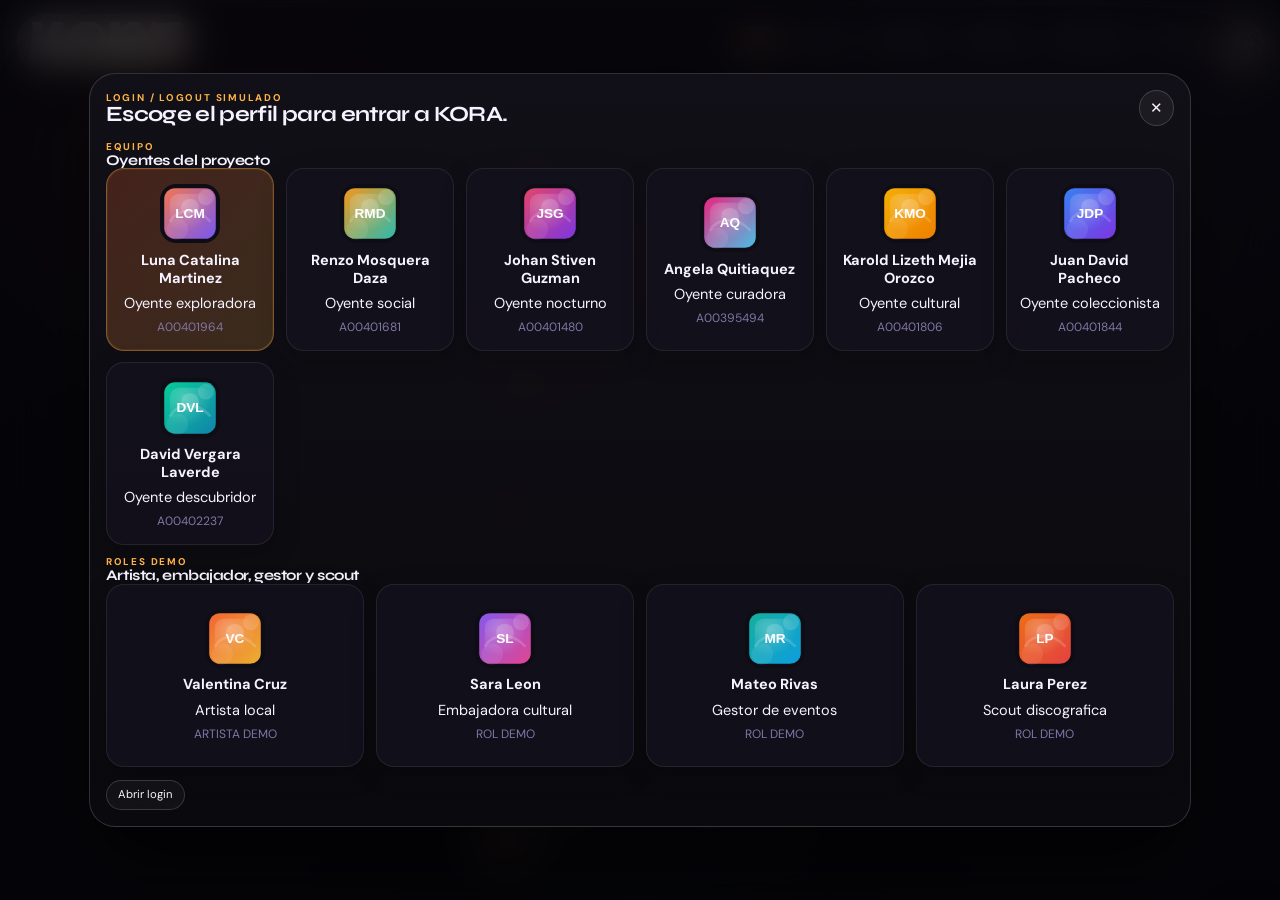
==== commit c3eac74b: "Add base, responsive, theme, and reviews styles; implement login and audio functionality" ====
--- a/index.html
+++ b/index.html
@@ -8,6 +8,7 @@
     <link rel="preconnect" href="https://fonts.googleapis.com">
     <link rel="preconnect" href="https://fonts.gstatic.com" crossorigin>
     <link href="https://fonts.googleapis.com/css2?family=Syne:wght@500;700;800&family=DM+Sans:wght@400;500;700&display=swap" rel="stylesheet">
+    <script>try{const raw=localStorage.getItem('kora-prototype-v3-state');const parsed=raw?JSON.parse(raw):null;document.documentElement.dataset.theme=parsed?.settings?.themeMode==='light'?'light':'dark';}catch(error){document.documentElement.dataset.theme='dark';}</script>
     <link rel="stylesheet" href="assets/css/styles.css">
 </head>
 <body>
@@ -25,6 +26,7 @@
                 <button class="toolbar-btn" type="button" data-device-option="desktop">Computador</button>
             </div>
             <div class="toolbar-utilities">
+                <button class="toolbar-btn" type="button" data-theme-toggle>Modo claro</button>
                 <button class="toolbar-btn" type="button" data-open-login>Perfiles demo</button>
                 <button class="toolbar-btn" type="button" data-reset-state>Reiniciar</button>
             </div>
@@ -108,7 +110,10 @@
                                     <p class="profile-sub" data-profile-role>Oyente exploradora</p>
                                 </div>
                             </div>
-                            <button class="icon-btn" type="button" aria-label="Abrir ajustes" data-open-settings>⚙</button>
+                            <div class="header-actions">
+                                <button class="icon-btn" type="button" aria-label="Cambiar tema" data-theme-toggle-icon>☀</button>
+                                <button class="icon-btn" type="button" aria-label="Abrir ajustes" data-open-settings>⚙</button>
+                            </div>
                         </header>
 
                         <section class="app-main content-scroll">
@@ -195,6 +200,24 @@
                                         <div class="insight-stack" data-player-insights></div>
                                     </article>
                                 </div>
+
+                                <div class="dual-grid dual-grid--reviews">
+                                    <article class="panel-card">
+                                        <div class="panel-head">
+                                            <strong>Reseñas y cápsulas</strong>
+                                            <span class="mini-pill" data-review-summary-count>0 reseñas</span>
+                                        </div>
+                                        <div class="review-summary" data-player-review-summary></div>
+                                        <form class="review-form" data-review-form></form>
+                                    </article>
+                                    <article class="panel-card">
+                                        <div class="panel-head">
+                                            <strong>Comunidad</strong>
+                                            <span class="mini-pill" data-review-average>Sin rating</span>
+                                        </div>
+                                        <div class="review-list" data-review-list></div>
+                                    </article>
+                                </div>
                             </section>
 
                             <section class="view" data-view="events">
@@ -224,7 +247,7 @@
                                     <article class="panel-card">
                                         <div class="panel-head">
                                             <strong>Compartir cápsula</strong>
-                                            <span class="mini-pill">TikTok / X / Instagram / WhatsApp</span>
+                                            <span class="mini-pill">⇧</span>
                                         </div>
                                         <div class="share-grid" data-share-grid></div>
                                         <div class="community-actions">
@@ -411,6 +434,6 @@
 <div class="toast" data-toast aria-live="polite"></div>
 
 <script src="assets/data/data.js"></script>
-<script src="assets/js/app.js"></script>
+<script type="module" src="assets/js/app.js"></script>
 </body>
 </html>
--- a/assets/css/styles.css
+++ b/assets/css/styles.css
@@ -1,1982 +1,5 @@
-
-:root {
-  --bg: #07070b;
-  --bg-2: #0d0b14;
-  --surface: rgba(19, 17, 28, 0.92);
-  --surface-2: rgba(27, 24, 38, 0.96);
-  --surface-3: rgba(37, 32, 52, 0.98);
-  --line: rgba(255, 255, 255, 0.08);
-  --line-strong: rgba(255, 255, 255, 0.16);
-  --text: #f6f2ff;
-  --text-soft: #c7bce6;
-  --text-faint: #8176a5;
-  --accent: #ff6b35;
-  --accent-2: #ffb347;
-  --accent-3: #ff8c42;
-  --purple: #9d7bf5;
-  --teal: #22d3a8;
-  --danger: #ef4444;
-  --success: #22c55e;
-  --shadow-xl: 0 40px 90px rgba(0, 0, 0, 0.55);
-  --shadow-lg: 0 18px 44px rgba(0, 0, 0, 0.32);
-  --shadow-md: 0 8px 26px rgba(0, 0, 0, 0.22);
-  --r-xl: 38px;
-  --r-lg: 26px;
-  --r-md: 18px;
-  --r-sm: 14px;
-  --font-head: 'Syne', sans-serif;
-  --font-body: 'DM Sans', sans-serif;
-}
-
-* {
-  box-sizing: border-box;
-}
-
-html {
-  scroll-behavior: smooth;
-  font-size: 14.5px;
-}
-
-body {
-  margin: 0;
-  min-height: 100vh;
-  font-family: var(--font-body);
-  color: var(--text);
-  background:
-          radial-gradient(circle at 18% 18%, rgba(255, 107, 53, 0.14), transparent 22%),
-          radial-gradient(circle at 82% 16%, rgba(157, 123, 245, 0.16), transparent 24%),
-          radial-gradient(circle at 50% 88%, rgba(34, 211, 168, 0.08), transparent 18%),
-          linear-gradient(180deg, #0b0910 0%, #06060a 100%);
-  overflow-x: hidden;
-}
-
-body.overlay-open {
-  overflow: hidden;
-}
-
-body.high-contrast {
-  --surface: rgba(10, 10, 13, 0.98);
-  --surface-2: rgba(17, 17, 22, 1);
-  --surface-3: rgba(24, 24, 32, 1);
-  --line: rgba(255, 255, 255, 0.16);
-  --text-soft: #ddd6f8;
-}
-
-a,
-button,
-input,
-select {
-  font: inherit;
-}
-
-button,
-a {
-  cursor: pointer;
-}
-
-button {
-  border: 0;
-  padding: 0;
-  background: transparent;
-  color: inherit;
-}
-
-img {
-  display: block;
-  max-width: 100%;
-}
-
-.app-page {
-  position: relative;
-  min-height: 100dvh;
-  height: 100dvh;
-  padding: 0.42rem;
-  display: flex;
-  flex-direction: column;
-  gap: 0.42rem;
-  overflow: hidden;
-}
-
-.shell-toolbar {
-  display: flex;
-  align-items: center;
-  justify-content: space-between;
-  gap: 0.55rem;
-  padding: 0.46rem 0.68rem;
-  background: rgba(15, 12, 22, 0.74);
-  border: 1px solid var(--line);
-  border-radius: 20px;
-  backdrop-filter: blur(16px);
-  box-shadow: var(--shadow-md);
-  flex-wrap: nowrap;
-}
-
-.brand-lockup,
-.shell-actions,
-.device-switches,
-.toolbar-utilities,
-.pill-row,
-.player-actions,
-.player-controls,
-.community-actions,
-.overlay-actions,
-.sidebar-actions,
-.profile-actions {
-  display: flex;
-  align-items: center;
-  gap: 0.65rem;
-  flex-wrap: wrap;
-}
-
-.brand-lockup {
-  min-width: 0;
-}
-
-.brand-lockup--shell {
-  flex: 0 0 auto;
-}
-
-.brand-word-wrap {
-  display: inline-flex;
-  align-items: center;
-  justify-content: center;
-  padding: 0.42rem 0.82rem 0.44rem;
-  border-radius: 999px;
-  background: linear-gradient(135deg, rgba(255, 255, 255, 0.08), rgba(255, 107, 53, 0.12));
-  border: 1px solid rgba(255, 255, 255, 0.1);
-  box-shadow: var(--shadow-md);
-}
-
-.brand-mark {
-  width: 2.55rem;
-  height: 2.55rem;
-  object-fit: contain;
-  filter: drop-shadow(0 8px 18px rgba(255, 107, 53, 0.22));
-}
-
-.brand-mark--shell {
-  width: 2.9rem;
-  height: 2.9rem;
-  padding: 0.54rem;
-  border-radius: 999px;
-  background: linear-gradient(135deg, rgba(255, 255, 255, 0.08), rgba(255, 107, 53, 0.12));
-  border: 1px solid rgba(255, 255, 255, 0.1);
-  box-shadow: var(--shadow-md);
-  flex: 0 0 auto;
-}
-
-.brand-word {
-  width: min(10.8rem, 29vw);
-  height: auto;
-  object-fit: contain;
-  filter: drop-shadow(0 4px 12px rgba(255, 179, 71, 0.14));
-}
-
-.shell-actions {
-  flex: 1 1 auto;
-  width: auto;
-  min-width: 0;
-  justify-content: flex-end;
-  gap: 0.4rem;
-  flex-wrap: nowrap;
-}
-
-.toolbar-btn,
-.soft-btn,
-.primary-btn,
-.danger-btn,
-.nav-link,
-.mini-pill,
-.interactive-pill,
-.link-btn,
-.device-switches button,
-.toolbar-utilities button {
-  display: inline-flex;
-  align-items: center;
-  justify-content: center;
-  min-height: 2.02rem;
-  padding: 0 0.76rem;
-  border-radius: 999px;
-  border: 1px solid var(--line-strong);
-  background: rgba(255, 255, 255, 0.04);
-  color: var(--text);
-  text-decoration: none;
-  transition: 0.22s ease;
-  font-size: 0.78rem;
-  line-height: 1.08;
-}
-
-.toolbar-btn:hover,
-.soft-btn:hover,
-.primary-btn:hover,
-.danger-btn:hover,
-.nav-link:hover,
-.icon-btn:hover,
-.profile-chip:hover,
-.mini-pill.interactive-pill:hover,
-.events-grid button:hover,
-.stack-item:hover,
-.favorite-card:hover {
-  transform: translateY(-1px);
-}
-
-.toolbar-btn.is-active,
-.nav-link.is-active,
-.bottom-nav button.is-active,
-.profile-card.is-active,
-.stack-item.is-active,
-.map-pin.is-active,
-.share-card.is-active,
-.interactive-pill.is-active {
-  background: linear-gradient(135deg, rgba(255, 107, 53, 0.22), rgba(255, 179, 71, 0.18));
-  border-color: rgba(255, 179, 71, 0.36);
-  box-shadow: 0 0 0 1px rgba(255, 179, 71, 0.08) inset;
-}
-
-.primary-btn {
-  background: linear-gradient(135deg, var(--accent), var(--accent-3));
-  border-color: transparent;
-  box-shadow: 0 14px 30px rgba(255, 107, 53, 0.25);
-  font-weight: 700;
-}
-
-.danger-btn {
-  background: rgba(239, 68, 68, 0.14);
-  border-color: rgba(239, 68, 68, 0.3);
-  color: #fecaca;
-}
-
-.small-btn {
-  min-height: 1.8rem;
-  padding-inline: 0.68rem;
-  font-size: 0.76rem;
-}
-
-.full-btn {
-  width: 100%;
-}
-
-.stage {
-  flex: 1;
-  display: flex;
-  justify-content: center;
-  align-items: center;
-  min-height: 0;
-  overflow: hidden;
-}
-
-.device-shell {
-  width: 100%;
-  min-height: 0;
-  height: 100%;
-  display: flex;
-  justify-content: center;
-  align-items: center;
-  position: relative;
-}
-
-.device-shell::before {
-  content: '';
-  position: absolute;
-  left: 14%;
-  right: 14%;
-  bottom: -0.6rem;
-  height: 5.4rem;
-  border-radius: 999px;
-  background: radial-gradient(circle, rgba(0, 0, 0, 0.55), transparent 70%);
-  filter: blur(12px);
-}
-
-.device-frame {
-  position: relative;
-  background: linear-gradient(180deg, #0d0c12 0%, #030305 100%);
-  border: 1px solid rgba(255, 255, 255, 0.08);
-  box-shadow: 0 0 0 1px rgba(255, 255, 255, 0.03) inset, var(--shadow-xl);
-  padding: 0.78rem;
-  transition: 0.32s ease;
-}
-
-.device-frame[data-device-frame='phone'] {
-  width: min(428px, calc((100dvh - 108px) * 0.48), calc(100vw - 30px));
-  aspect-ratio: 430 / 890;
-  border-radius: 3rem;
-}
-
-.device-frame[data-device-frame='tablet'] {
-  width: min(1180px, calc((100dvh - 138px) * 1.54), calc(100vw - 42px));
-  aspect-ratio: 1280 / 820;
-  border-radius: 2.5rem;
-}
-
-.device-frame[data-device-frame='desktop'] {
-  width: min(1420px, calc((100dvh - 94px) * 1.56), calc(100vw - 34px));
-  aspect-ratio: 1480 / 920;
-  border-radius: 1.95rem;
-  margin-top: -0.32rem;
-}
-
-.device-frame[data-device-frame='desktop']::before {
-  content: '';
-  position: absolute;
-  left: 14%;
-  right: 14%;
-  bottom: -2.4rem;
-  height: 1.1rem;
-  border-radius: 999px;
-  background: radial-gradient(circle, rgba(0, 0, 0, 0.45), transparent 72%);
-  filter: blur(10px);
-  pointer-events: none;
-}
-
-.device-frame[data-device-frame='desktop']::after {
-  content: '';
-  position: absolute;
-  left: 5%;
-  right: 5%;
-  bottom: -1.65rem;
-  height: 1.75rem;
-  clip-path: polygon(6% 0, 94% 0, 100% 100%, 0 100%);
-  background: linear-gradient(180deg, rgba(32, 31, 38, 0.98), rgba(12, 12, 16, 0.98));
-  border: 1px solid rgba(255, 255, 255, 0.08);
-  border-radius: 0 0 1.2rem 1.2rem;
-  box-shadow: 0 10px 24px rgba(0, 0, 0, 0.28);
-  pointer-events: none;
-}
-
-.device-hardware,
-.device-notch,
-.device-camera,
-.device-speaker,
-.device-tablet-bar,
-.device-led {
-  position: absolute;
-  pointer-events: none;
-}
-
-.device-hardware {
-  inset: 0;
-  z-index: 3;
-}
-
-.device-notch {
-  top: 0;
-  left: 50%;
-  transform: translateX(-50%);
-  width: 7.3rem;
-  height: 1.45rem;
-  border-radius: 0 0 1rem 1rem;
-  background: #06060a;
-}
-
-.device-camera {
-  top: 0.42rem;
-  left: calc(50% - 1.32rem);
-  width: 0.54rem;
-  height: 0.54rem;
-  border-radius: 50%;
-  background: #1f2030;
-  box-shadow: 0 0 0 2px rgba(255, 255, 255, 0.03) inset;
-}
-
-.device-speaker {
-  top: 0.63rem;
-  left: 50%;
-  width: 1.9rem;
-  height: 0.2rem;
-  transform: translateX(-50%);
-  border-radius: 999px;
-  background: #1e2030;
-}
-
-.device-tablet-bar,
-.device-led {
-  display: none;
-}
-
-.device-frame[data-device-frame='tablet'] .device-notch,
-.device-frame[data-device-frame='tablet'] .device-camera,
-.device-frame[data-device-frame='tablet'] .device-speaker,
-.device-frame[data-device-frame='desktop'] .device-notch,
-.device-frame[data-device-frame='desktop'] .device-camera,
-.device-frame[data-device-frame='desktop'] .device-speaker {
-  display: none;
-}
-
-.device-frame[data-device-frame='tablet'] .device-tablet-bar {
-  display: block;
-  left: 50%;
-  top: 0.8rem;
-  transform: translateX(-50%);
-  width: 6rem;
-  height: 0.34rem;
-  border-radius: 999px;
-  background: #17181d;
-}
-
-.device-frame[data-device-frame='desktop'] .device-led {
-  display: block;
-  left: 50%;
-  top: 0.92rem;
-  transform: translateX(-50%);
-  width: 0.55rem;
-  height: 0.55rem;
-  border-radius: 50%;
-  background: rgba(34, 211, 168, 0.84);
-  box-shadow: 0 0 12px rgba(34, 211, 168, 0.65);
-}
-
-.device-screen {
-  position: relative;
-  z-index: 1;
-  height: 100%;
-  border-radius: 2.25rem;
-  overflow: hidden;
-  border: 1px solid rgba(255, 255, 255, 0.05);
-  background:
-          radial-gradient(circle at 16% 10%, rgba(255, 107, 53, 0.14), transparent 24%),
-          radial-gradient(circle at 84% 14%, rgba(157, 123, 245, 0.15), transparent 22%),
-          linear-gradient(180deg, #0f0d16 0%, #08080d 100%);
-}
-
-.device-frame[data-device-frame='tablet'] .device-screen {
-  border-radius: 2rem;
-}
-
-.device-frame[data-device-frame='desktop'] .device-screen {
-  border-radius: 1.3rem;
-}
-
-.app-surface {
-  height: 100%;
-  display: grid;
-  grid-template-rows: auto auto minmax(0, 1fr) auto;
-  min-height: 0;
-}
-
-.app-surface[data-device='phone'] {
-  font-size: 12.8px;
-}
-
-.app-surface[data-device='desktop'] {
-  grid-template-columns: 15.35rem minmax(0, 1fr) 18.25rem;
-  grid-template-rows: auto minmax(0, 1fr);
-  font-size: 13.6px;
-}
-
-.status-bar {
-  display: flex;
-  align-items: center;
-  justify-content: space-between;
-  gap: 1rem;
-  padding: 0.85rem 1.05rem 0.45rem;
-  color: var(--text);
-  font-size: 0.76rem;
-  font-weight: 700;
-}
-
-.status-icons {
-  display: inline-flex;
-  align-items: center;
-  gap: 0.45rem;
-}
-
-.status-icon {
-  width: 0.9rem;
-  height: 0.55rem;
-  border-radius: 0.24rem;
-  background: rgba(255, 255, 255, 0.68);
-}
-
-.status-icon--signal {
-  clip-path: polygon(0 100%, 40% 60%, 70% 30%, 100% 0, 100% 100%);
-  width: 0.78rem;
-}
-
-.status-icon--battery {
-  position: relative;
-  width: 1.2rem;
-  background: transparent;
-  border: 1px solid rgba(255, 255, 255, 0.68);
-}
-
-.status-icon--battery::before {
-  content: '';
-  position: absolute;
-  left: 2px;
-  right: 4px;
-  top: 2px;
-  bottom: 2px;
-  border-radius: 0.12rem;
-  background: rgba(255, 255, 255, 0.78);
-}
-
-.status-icon--battery::after {
-  content: '';
-  position: absolute;
-  right: -3px;
-  top: 50%;
-  transform: translateY(-50%);
-  width: 2px;
-  height: 5px;
-  border-radius: 0 2px 2px 0;
-  background: rgba(255, 255, 255, 0.78);
-}
-
-.app-surface[data-device='desktop'] .status-bar {
-  grid-column: 2 / span 2;
-  padding: 1rem 1.15rem 0.52rem;
-}
-
-.app-sidebar,
-.app-rail {
-  display: none;
-}
-
-.app-surface[data-device='desktop'] .app-sidebar,
-.app-surface[data-device='desktop'] .app-rail {
-  display: block;
-}
-
-.app-sidebar {
-  grid-row: 1 / span 2;
-  padding: 1.02rem 0.92rem 1.08rem 1.06rem;
-  border-right: 1px solid var(--line);
-  background: rgba(255, 255, 255, 0.02);
-  min-height: 0;
-  height: 100%;
-  overflow-y: auto;
-  overflow-x: hidden;
-  scrollbar-width: thin;
-  scrollbar-color: rgba(255, 255, 255, 0.15) transparent;
-}
-
-.sidebar-brand,
-.sidebar-stack {
-  display: grid;
-  gap: 0.95rem;
-}
-
-
-.app-sidebar::-webkit-scrollbar {
-  width: 8px;
-}
-
-.app-sidebar::-webkit-scrollbar-thumb {
-  background: rgba(255, 255, 255, 0.12);
-  border-radius: 999px;
-}
-
-.device-switches,
-.toolbar-utilities {
-  gap: 0.38rem;
-  flex-wrap: nowrap;
-}
-
-.event-preview,
-.map-card,
-.panel-card,
-.hero-card,
-.player-card {
-  min-width: 0;
-}
-
-.app-surface[data-device='desktop'] .app-sidebar,
-.app-surface[data-device='desktop'] .app-main,
-.app-surface[data-device='desktop'] .app-rail {
-  align-self: stretch;
-}
-
-.app-surface[data-device='desktop'] .panel-head strong,
-.app-surface[data-device='desktop'] .capsule-copy h3,
-.app-surface[data-device='desktop'] .player-meta h2,
-.app-surface[data-device='desktop'] .now-playing-card h3,
-.app-surface[data-device='desktop'] .profile-overview h2 {
-  line-height: 1.02;
-}
-
-.app-surface[data-device='desktop'] .view {
-  gap: 1.08rem;
-}
-
-
-.app-surface[data-device='phone'] .soft-btn,
-.app-surface[data-device='phone'] .primary-btn,
-.app-surface[data-device='phone'] .toolbar-btn {
-  font-size: 0.72rem;
-}
-
-.app-surface[data-device='phone'] .eyebrow {
-  font-size: 0.58rem;
-}
-
-.app-surface[data-device='phone'] .status-bar {
-  font-size: 0.68rem;
-  padding-top: 0.72rem;
-  padding-bottom: 0.36rem;
-}
-
-.app-surface[data-device='tablet'] .section-title {
-  font-size: 1.12rem;
-}
-
-.sidebar-brand-lockup {
-  width: 3rem;
-  height: 3rem;
-  display: inline-flex;
-  align-items: center;
-  justify-content: center;
-  padding: 0.72rem;
-  border-radius: 1rem;
-  background: rgba(255, 255, 255, 0.05);
-  border: 1px solid var(--line);
-  box-shadow: var(--shadow-md);
-}
-
-.sidebar-brand-lockup img {
-  width: 1.55rem;
-  height: 1.55rem;
-}
-
-.profile-chip {
-  display: flex;
-  align-items: center;
-  gap: 0.8rem;
-  width: 100%;
-  padding: 0.82rem;
-  border-radius: 1.15rem;
-  border: 1px solid var(--line);
-  background: rgba(255, 255, 255, 0.04);
-  text-align: left;
-}
-
-.profile-chip img,
-.profile-main-avatar,
-.profile-card img,
-.team-modal-card img,
-.stack-item img,
-.favorite-card img,
-.leaderboard-card img {
-  width: 3rem;
-  height: 3rem;
-  border-radius: 1rem;
-  object-fit: cover;
-}
-
-.profile-main-avatar {
-  width: 2.85rem;
-  height: 2.85rem;
-  border-radius: 0.95rem;
-  box-shadow: 0 10px 25px rgba(255, 107, 53, 0.18);
-  flex: 0 0 auto;
-}
-
-.profile-chip strong,
-.profile-main strong,
-.stack-item strong,
-.favorite-card strong,
-.leaderboard-card strong,
-.team-modal-card strong {
-  display: block;
-}
-
-.profile-chip span,
-.profile-sub,
-.stack-item span,
-.favorite-card span,
-.team-modal-card span,
-.helper-copy,
-.profile-overview p,
-.insight-row p,
-.settings-item label,
-.settings-copy,
-.empty-state {
-  color: var(--text-soft);
-}
-
-.sidebar-nav,
-.stack-list,
-.capsule-feed,
-.queue-list,
-.missions-list,
-.settings-stack,
-.events-grid,
-.favorites-grid,
-.team-modal-grid {
-  display: grid;
-  gap: 0.78rem;
-}
-
-.nav-link {
-  justify-content: flex-start;
-}
-
-.panel-card,
-.hero-card,
-.player-card,
-.stack-item,
-.favorite-card,
-.share-card,
-.leaderboard-card,
-.profile-card,
-.team-modal-card,
-.settings-card,
-.mission-card,
-.event-card {
-  background: var(--surface);
-  border: 1px solid var(--line);
-  border-radius: var(--r-md);
-  box-shadow: var(--shadow-md);
-}
-
-.panel-card,
-.settings-card,
-.mission-card,
-.event-card {
-  padding: 1rem;
-}
-
-.compact-card {
-  padding: 0.9rem;
-}
-
-.app-header {
-  display: grid;
-  grid-template-columns: auto minmax(0, 1fr) auto;
-  align-items: center;
-  gap: 0.75rem;
-  padding: 0 1.05rem 0.9rem;
-}
-
-.app-surface[data-device='desktop'] .app-header {
-  display: none;
-}
-
-.device-brandbar {
-  width: 3rem;
-  height: 3rem;
-  display: inline-flex;
-  align-items: center;
-  justify-content: center;
-  padding: 0.72rem;
-  border-radius: 1rem;
-  background: rgba(255, 255, 255, 0.04);
-  border: 1px solid var(--line);
-  box-shadow: var(--shadow-md);
-  flex: 0 0 auto;
-}
-
-.device-brandbar img {
-  width: 1.55rem;
-  height: 1.55rem;
-  object-fit: contain;
-}
-
-.profile-main {
-  display: flex;
-  align-items: center;
-  gap: 0.78rem;
-  min-width: 0;
-}
-
-.profile-main > div,
-.capsule-copy,
-.player-meta,
-.now-playing-media > div,
-.stack-item > div,
-.favorite-card > div,
-.leaderboard-card > div,
-.section-head > div,
-.panel-head strong,
-.track-row span,
-.profile-chip > div {
-  min-width: 0;
-}
-
-.app-title,
-.section-title,
-.overlay-head h2,
-.hero-copy h2,
-.player-meta h2,
-.now-playing-card h3,
-.profile-overview h2,
-.capsule-copy h3,
-.stack-item strong,
-.favorite-card strong,
-.leaderboard-card strong,
-.team-modal-card strong {
-  margin: 0;
-  font-family: var(--font-head);
-  line-height: 0.98;
-  letter-spacing: -0.03em;
-  overflow-wrap: anywhere;
-}
-
-.app-title {
-  font-size: 1.12rem;
-  line-height: 1.02;
-}
-
-.section-title {
-  font-size: 1.24rem;
-  line-height: 1.04;
-}
-
-.small-title {
-  font-size: 1.02rem;
-}
-
-.eyebrow {
-  margin: 0;
-  font-size: 0.68rem;
-  color: var(--accent-2);
-  letter-spacing: 0.18em;
-  text-transform: uppercase;
-  font-weight: 700;
-}
-
-.profile-sub {
-  display: -webkit-box;
-  -webkit-box-orient: vertical;
-  -webkit-line-clamp: 2;
-  overflow: hidden;
-  line-height: 1.26;
-  max-width: 100%;
-}
-
-.app-main,
-.app-rail {
-  min-width: 0;
-  min-height: 0;
-  height: 100%;
-  padding: 0 1.08rem 1.08rem;
-}
-
-.app-main {
-  overflow: hidden;
-}
-
-.content-scroll {
-  overflow-y: auto;
-  overflow-x: hidden;
-  scrollbar-width: thin;
-  scrollbar-color: rgba(255, 255, 255, 0.15) transparent;
-}
-
-.content-scroll::-webkit-scrollbar {
-  width: 8px;
-}
-
-.content-scroll::-webkit-scrollbar-thumb {
-  background: rgba(255, 255, 255, 0.12);
-  border-radius: 999px;
-}
-
-.view {
-  display: none;
-  gap: 1rem;
-  padding-bottom: 1rem;
-}
-
-.view.is-active {
-  display: grid;
-}
-
-.hero-card {
-  position: relative;
-  overflow: hidden;
-  min-height: 15rem;
-  background:
-          radial-gradient(circle at 80% 14%, rgba(255, 255, 255, 0.12), transparent 18%),
-          linear-gradient(135deg, rgba(255, 107, 53, 0.24), rgba(255, 179, 71, 0.12));
-}
-
-.hero-card::before {
-  content: '';
-  position: absolute;
-  inset: 0;
-  background: var(--hero-gradient, linear-gradient(135deg, rgba(255, 107, 53, 0.28), rgba(255, 179, 71, 0.12)));
-  opacity: 0.45;
-}
-
-.hero-layout {
-  position: relative;
-  z-index: 1;
-  display: grid;
-  grid-template-columns: minmax(0, 1.18fr) minmax(180px, 0.82fr);
-  gap: 1.05rem;
-  height: 100%;
-  padding: 1.08rem;
-  align-items: stretch;
-}
-
-.hero-copy {
-  display: grid;
-  gap: 0.68rem;
-  min-width: 0;
-  align-content: center;
-}
-
-.hero-copy h2 {
-  font-size: clamp(1.55rem, 2.7vw, 2.55rem);
-}
-
-.hero-copy p {
-  margin: 0;
-  color: var(--text-soft);
-  line-height: 1.5;
-  overflow-wrap: anywhere;
-}
-
-.hero-visual {
-  display: grid;
-  gap: 0.78rem;
-  justify-items: end;
-  align-content: space-between;
-  min-width: 0;
-}
-
-.hero-cover {
-  width: min(12.2rem, 100%);
-  border-radius: 1.35rem;
-  box-shadow: var(--shadow-lg);
-}
-
-.hero-tags,
-.tag-cloud,
-.insight-stack,
-.overlay-sections,
-.scanner-layout,
-.audio-progress-wrap {
-  display: grid;
-  gap: 0.72rem;
-}
-
-.tag-cloud {
-  grid-template-columns: repeat(auto-fit, minmax(6.6rem, 1fr));
-}
-
-.tag-chip,
-.badge-pill,
-.stamp-pill {
-  display: inline-flex;
-  align-items: center;
-  justify-content: center;
-  min-height: 1.74rem;
-  padding: 0 0.62rem;
-  border-radius: 999px;
-  border: 1px solid rgba(255, 255, 255, 0.12);
-  background: rgba(255, 255, 255, 0.05);
-  color: var(--text-soft);
-  font-size: 0.72rem;
-  overflow-wrap: anywhere;
-  text-align: center;
-}
-
-.capsule-feed {
-  grid-template-columns: repeat(auto-fit, minmax(13.8rem, 1fr));
-}
-
-.stack-item,
-.favorite-card,
-.leaderboard-card {
-  display: flex;
-  align-items: center;
-  gap: 0.8rem;
-  padding: 0.8rem;
-}
-
-.capsule-card {
-  display: grid;
-  gap: 0.85rem;
-  padding: 0.9rem;
-  cursor: pointer;
-  overflow: hidden;
-}
-
-.capsule-cover {
-  width: 100%;
-  aspect-ratio: 16 / 10;
-  object-fit: cover;
-  border-radius: 1rem;
-}
-
-.capsule-copy p,
-.player-meta p,
-.panel-head span,
-.stack-item span,
-.favorite-card span,
-.leaderboard-card span,
-.now-playing-card p,
-.mission-card p,
-.event-card p,
-.team-modal-card p {
-  margin: 0;
-  line-height: 1.5;
-  color: var(--text-soft);
-  overflow-wrap: anywhere;
-  font-size: 0.94rem;
-}
-
-.card-actions {
-  display: flex;
-  gap: 0.5rem;
-  flex-wrap: wrap;
-}
-
-.dual-grid {
-  display: grid;
-  gap: 1rem;
-  grid-template-columns: repeat(2, minmax(0, 1fr));
-}
-
-.dual-grid--events {
-  grid-template-columns: 1.12fr 0.88fr;
-}
-
-.dual-grid--community,
-.dual-grid--profile {
-  grid-template-columns: 1.1fr 0.9fr;
-}
-
-.panel-head,
-.section-head,
-.simple-head {
-  display: flex;
-  align-items: center;
-  justify-content: space-between;
-  gap: 0.7rem;
-}
-
-.player-card {
-  display: grid;
-  grid-template-columns: 6.7rem minmax(0, 1fr);
-  gap: 1rem;
-  padding: 1rem;
-}
-
-.player-cover {
-  width: 100%;
-  aspect-ratio: 1 / 1;
-  object-fit: cover;
-  border-radius: 1.15rem;
-  box-shadow: var(--shadow-lg);
-}
-
-.player-story {
-  min-height: 2.4rem;
-}
-
-.player-controls {
-  justify-content: center;
-}
-
-.player-toggle {
-  min-width: 9rem;
-}
-
-.big-icon {
-  width: 2.65rem;
-  padding: 0;
-}
-
-.icon-btn {
-  width: 2.45rem;
-  min-height: 2.45rem;
-  display: inline-grid;
-  place-items: center;
-  border-radius: 999px;
-  background: rgba(255, 255, 255, 0.05);
-  border: 1px solid var(--line-strong);
-  flex: 0 0 auto;
-}
-
-input[type='range'] {
-  width: 100%;
-}
-
-.player-times {
-  display: flex;
-  align-items: center;
-  justify-content: space-between;
-  color: var(--text-faint);
-  font-size: 0.78rem;
-}
-
-.insight-row {
-  padding: 0.82rem;
-  border-radius: 1rem;
-  background: rgba(255, 255, 255, 0.04);
-  border: 1px solid var(--line);
-}
-
-.map-card {
-  overflow: hidden;
-}
-
-.map-surface {
-  position: relative;
-  min-height: 16rem;
-  border-radius: 1.1rem;
-  overflow: hidden;
-  background:
-          linear-gradient(rgba(157, 123, 245, 0.08) 1px, transparent 1px),
-          linear-gradient(90deg, rgba(157, 123, 245, 0.08) 1px, transparent 1px),
-          linear-gradient(180deg, rgba(15, 17, 27, 0.96), rgba(7, 9, 14, 0.96));
-  background-size: 2rem 2rem, 2rem 2rem, auto;
-}
-
-.map-surface::before,
-.map-surface::after {
-  content: '';
-  position: absolute;
-  left: 10%;
-  right: 12%;
-  height: 4px;
-  border-radius: 999px;
-  background: rgba(255, 255, 255, 0.08);
-}
-
-.map-surface::before {
-  top: 34%;
-  transform: rotate(-8deg);
-}
-
-.map-surface::after {
-  bottom: 28%;
-  transform: rotate(7deg);
-}
-
-.map-pin {
-  position: absolute;
-  width: 2.8rem;
-  height: 2.8rem;
-  transform: translate(-50%, -100%) rotate(-45deg);
-  border-radius: 1rem 1rem 1rem 0.3rem;
-  display: grid;
-  place-items: center;
-  box-shadow: 0 14px 30px rgba(0, 0, 0, 0.34);
-  color: #fff;
-  border: 2px solid rgba(255, 255, 255, 0.12);
-}
-
-.map-pin span {
-  transform: rotate(45deg);
-  font-size: 0.95rem;
-}
-
-.map-pin.is-active {
-  box-shadow: 0 0 0 4px rgba(255, 179, 71, 0.26), 0 14px 30px rgba(0, 0, 0, 0.34);
-}
-
-.event-preview {
-  display: grid;
-  gap: 0.9rem;
-}
-
-.event-poster {
-  width: 100%;
-  height: clamp(13.5rem, 28vh, 18rem);
-  border-radius: 1.05rem;
-  overflow: hidden;
-  object-fit: contain;
-  background: rgba(255, 255, 255, 0.03);
-  padding: 0.35rem;
-}
-
-.events-grid {
-  grid-template-columns: repeat(auto-fit, minmax(12rem, 1fr));
-}
-
-.event-card {
-  display: grid;
-  gap: 0.75rem;
-}
-
-.event-meta,
-.mission-meta,
-.profile-stats {
-  display: flex;
-  gap: 0.5rem;
-  flex-wrap: wrap;
-}
-
-.mini-pill,
-.interactive-pill {
-  min-height: 1.7rem;
-  padding-inline: 0.64rem;
-  font-size: 0.7rem;
-  color: var(--text-soft);
-  max-width: 100%;
-  white-space: nowrap;
-}
-
-.share-grid {
-  display: grid;
-  grid-template-columns: repeat(2, minmax(0, 1fr));
-  gap: 0.8rem;
-}
-
-.share-card {
-  min-height: 7rem;
-  padding: 0.85rem;
-  display: grid;
-  place-items: center;
-  gap: 0.45rem;
-  text-align: center;
-}
-
-.share-icon {
-  width: 2.65rem;
-  height: 2.65rem;
-  border-radius: 0.9rem;
-  display: grid;
-  place-items: center;
-  background: rgba(255, 255, 255, 0.06);
-  color: var(--accent-2);
-  font-size: 1.05rem;
-}
-
-.playlist-hero {
-  display: grid;
-  gap: 0.72rem;
-}
-
-.playlist-tracks,
-.stamp-grid {
-  display: grid;
-  gap: 0.62rem;
-}
-
-.track-row,
-.stamp-card {
-  display: flex;
-  align-items: center;
-  justify-content: space-between;
-  gap: 0.58rem;
-  padding: 0.74rem;
-  border-radius: 0.95rem;
-  background: rgba(255, 255, 255, 0.04);
-  border: 1px solid var(--line);
-}
-
-.track-row span:last-child {
-  text-align: right;
-  white-space: nowrap;
-}
-
-.stamp-card.is-earned {
-  background: rgba(34, 197, 94, 0.08);
-  border-color: rgba(34, 197, 94, 0.26);
-}
-
-.now-playing-card {
-  display: grid;
-  gap: 0.75rem;
-}
-
-.now-playing-media {
-  display: flex;
-  align-items: center;
-  gap: 0.82rem;
-}
-
-.now-playing-media img {
-  width: 4rem;
-  height: 4rem;
-  border-radius: 1rem;
-}
-
-.mission-card {
-  display: grid;
-  gap: 0.7rem;
-}
-
-.mission-card.is-complete {
-  background: rgba(34, 197, 94, 0.08);
-  border-color: rgba(34, 197, 94, 0.24);
-}
-
-.progress {
-  width: 100%;
-  height: 0.45rem;
-  border-radius: 999px;
-  background: rgba(255, 255, 255, 0.08);
-  overflow: hidden;
-}
-
-.progress > span {
-  display: block;
-  height: 100%;
-  border-radius: inherit;
-  background: linear-gradient(90deg, var(--accent), var(--accent-2));
-}
-
-.profile-overview {
-  display: grid;
-  gap: 0.82rem;
-}
-
-.profile-overview .summary-head {
-  display: flex;
-  align-items: center;
-  gap: 0.82rem;
-}
-
-.profile-overview .summary-head img {
-  width: 4.1rem;
-  height: 4.1rem;
-  border-radius: 1.1rem;
-}
-
-.stat-box {
-  flex: 1;
-  min-width: 6.5rem;
-  padding: 0.78rem;
-  border-radius: 1rem;
-  background: rgba(255, 255, 255, 0.04);
-  border: 1px solid var(--line);
-}
-
-.stat-box strong {
-  display: block;
-  font-family: var(--font-head);
-  font-size: 1.35rem;
-  overflow-wrap: anywhere;
-}
-
-.favorites-grid {
-  grid-template-columns: repeat(auto-fit, minmax(10rem, 1fr));
-}
-
-.favorite-card {
-  flex-direction: column;
-  text-align: center;
-}
-
-.favorite-card img {
-  width: 100%;
-  height: auto;
-  aspect-ratio: 1 / 1;
-  border-radius: 1rem;
-}
-
-.overlay {
-  position: fixed;
-  inset: 0;
-  z-index: 90;
-  display: grid;
-  place-items: center;
-  padding: 1rem;
-  background: rgba(6, 6, 10, 0.76);
-  backdrop-filter: blur(18px);
-  opacity: 0;
-  visibility: hidden;
-  transition: 0.2s ease;
-}
-
-.overlay.is-open {
-  opacity: 1;
-  visibility: visible;
-}
-
-.overlay-card {
-  width: min(64rem, 100%);
-  max-height: min(88vh, 980px);
-  overflow: auto;
-  padding: 1.1rem;
-  border-radius: 1.8rem;
-  background: linear-gradient(180deg, rgba(18, 16, 24, 0.96), rgba(10, 10, 14, 0.98));
-  border: 1px solid var(--line-strong);
-  box-shadow: var(--shadow-xl);
-  display: grid;
-  gap: 0.95rem;
-}
-
-.overlay-card--wide {
-  width: min(76rem, 100%);
-}
-
-.overlay-head {
-  display: flex;
-  align-items: center;
-  justify-content: space-between;
-  gap: 1rem;
-}
-
-.profile-grid {
-  display: grid;
-  grid-template-columns: repeat(auto-fit, minmax(10rem, 1fr));
-  gap: 0.8rem;
-}
-
-.profile-card,
-.team-modal-card {
-  min-height: 12.6rem;
-  padding: 0.9rem;
-  text-align: center;
-  display: grid;
-  justify-items: center;
-  align-content: center;
-  gap: 0.5rem;
-}
-
-.profile-card img,
-.team-modal-card img {
-  width: 4.1rem;
-  height: 4.1rem;
-  border-radius: 1.1rem;
-}
-
-.profile-card small,
-.team-modal-card small,
-.leaderboard-rank {
-  color: var(--text-faint);
-}
-
-.team-modal-grid {
-  grid-template-columns: repeat(auto-fit, minmax(12.5rem, 1fr));
-}
-
-.settings-card {
-  display: grid;
-  gap: 0.75rem;
-}
-
-.settings-item {
-  display: flex;
-  align-items: center;
-  justify-content: space-between;
-  gap: 1rem;
-  padding: 0.72rem 0.78rem;
-  border-radius: 1rem;
-  background: rgba(255, 255, 255, 0.04);
-  border: 1px solid var(--line);
-}
-
-.settings-item select {
-  min-height: 2.15rem;
-  padding: 0 0.78rem;
-  border-radius: 999px;
-  border: 1px solid var(--line-strong);
-  background: rgba(255, 255, 255, 0.04);
-  color: var(--text);
-}
-
-.switch {
-  position: relative;
-  width: 3.1rem;
-  height: 1.8rem;
-  border-radius: 999px;
-  background: rgba(255, 255, 255, 0.12);
-  border: 1px solid var(--line-strong);
-}
-
-.switch::after {
-  content: '';
-  position: absolute;
-  top: 2px;
-  left: 2px;
-  width: 1.35rem;
-  height: 1.35rem;
-  border-radius: 50%;
-  background: #fff;
-  transition: 0.2s ease;
-}
-
-.switch.is-on {
-  background: linear-gradient(135deg, rgba(255, 107, 53, 0.5), rgba(255, 179, 71, 0.4));
-}
-
-.switch.is-on::after {
-  left: calc(100% - 1.5rem);
-}
-
-.scanner-layout {
-  grid-template-columns: 1.15fr 0.85fr;
-  align-items: center;
-}
-
-.scanner-poster,
-.scanner-qr {
-  border-radius: 1.15rem;
-}
-
-.scanner-side {
-  display: grid;
-  gap: 0.85rem;
-  justify-items: center;
-}
-
-.scanner-qr {
-  width: min(18rem, 100%);
-  background: #fff;
-  padding: 0.6rem;
-}
-
-.overlay-actions--column {
-  width: 100%;
-  align-items: stretch;
-}
-
-.toast {
-  position: fixed;
-  right: 1.1rem;
-  bottom: 1.1rem;
-  min-height: 2.7rem;
-  padding: 0 1rem;
-  display: inline-flex;
-  align-items: center;
-  border-radius: 999px;
-  background: rgba(11, 11, 15, 0.96);
-  color: var(--text);
-  border: 1px solid rgba(255, 255, 255, 0.08);
-  box-shadow: var(--shadow-lg);
-  transform: translateY(140%);
-  transition: transform 0.22s ease;
-  z-index: 120;
-}
-
-.toast.is-visible {
-  transform: translateY(0);
-}
-
-.bottom-nav {
-  padding: 0.68rem 0.74rem 0.86rem;
-  border-top: 1px solid var(--line);
-  background: rgba(8, 8, 12, 0.88);
-  backdrop-filter: blur(18px);
-  display: flex;
-  gap: 0.34rem;
-}
-
-.bottom-nav button {
-  flex: 1;
-  min-height: 2.5rem;
-  border-radius: 1rem;
-  border: 1px solid transparent;
-  background: transparent;
-  color: var(--text-faint);
-  font-size: 0.74rem;
-  letter-spacing: -0.01em;
-  white-space: nowrap;
-  overflow: hidden;
-  min-width: 0;
-}
-
-.app-surface[data-device='desktop'] .bottom-nav {
-  display: none;
-}
-
-.empty-state {
-  padding: 0.85rem;
-  border-radius: 1rem;
-  border: 1px dashed rgba(255, 255, 255, 0.14);
-  background: rgba(255, 255, 255, 0.02);
-}
-
-.hidden {
-  display: none !important;
-}
-
-.app-surface[data-device='phone'] .hero-layout,
-.app-surface[data-device='phone'] .player-card,
-.app-surface[data-device='phone'] .dual-grid,
-.app-surface[data-device='phone'] .dual-grid--events,
-.app-surface[data-device='phone'] .dual-grid--community,
-.app-surface[data-device='phone'] .dual-grid--profile,
-.app-surface[data-device='phone'] .scanner-layout {
-  grid-template-columns: 1fr;
-}
-
-.app-surface[data-device='phone'] .capsule-feed,
-.app-surface[data-device='phone'] .favorites-grid,
-.app-surface[data-device='phone'] .share-grid,
-.app-surface[data-device='phone'] .events-grid {
-  grid-template-columns: 1fr;
-}
-
-.app-surface[data-device='phone'] .tag-cloud {
-  grid-template-columns: repeat(2, minmax(0, 1fr));
-}
-
-.app-surface[data-device='phone'] .app-header,
-.app-surface[data-device='phone'] .status-bar,
-.app-surface[data-device='phone'] .app-main,
-.app-surface[data-device='phone'] .app-rail {
-  padding-left: 0.82rem;
-  padding-right: 0.82rem;
-}
-
-.app-surface[data-device='phone'] .app-header {
-  gap: 0.54rem;
-  padding-bottom: 0.76rem;
-}
-
-.app-surface[data-device='phone'] .device-brandbar {
-  width: 2.55rem;
-  height: 2.55rem;
-  padding: 0.58rem;
-  border-radius: 0.9rem;
-}
-
-.app-surface[data-device='phone'] .device-brandbar img {
-  width: 1.3rem;
-  height: 1.3rem;
-}
-
-.app-surface[data-device='phone'] .profile-main-avatar {
-  width: 2.35rem;
-  height: 2.35rem;
-  border-radius: 0.85rem;
-}
-
-.app-surface[data-device='phone'] .app-title {
-  font-size: 0.82rem;
-  line-height: 1.04;
-}
-
-.app-surface[data-device='phone'] .profile-sub {
-  font-size: 0.66rem;
-}
-
-.app-surface[data-device='phone'] .section-title {
-  font-size: 0.84rem;
-  line-height: 1.08;
-}
-
-.app-surface[data-device='phone'] .capsule-copy h3,
-.app-surface[data-device='phone'] .panel-head strong,
-.app-surface[data-device='phone'] .player-meta h2,
-.app-surface[data-device='phone'] .now-playing-card h3,
-.app-surface[data-device='phone'] .profile-overview h2,
-.app-surface[data-device='phone'] .stack-item strong,
-.app-surface[data-device='phone'] .favorite-card strong,
-.app-surface[data-device='phone'] .leaderboard-card strong {
-  font-size: 0.92rem;
-  line-height: 1.08;
-}
-
-.app-surface[data-device='phone'] .tag-chip,
-.app-surface[data-device='phone'] .badge-pill,
-.app-surface[data-device='phone'] .stamp-pill {
-  min-height: 1.56rem;
-  padding-inline: 0.5rem;
-  font-size: 0.62rem;
-}
-
-
-.app-surface[data-device='phone'] .capsule-copy p,
-.app-surface[data-device='phone'] .player-meta p,
-.app-surface[data-device='phone'] .panel-head span,
-.app-surface[data-device='phone'] .event-card p,
-.app-surface[data-device='phone'] .now-playing-card p,
-.app-surface[data-device='phone'] .mission-card p,
-.app-surface[data-device='phone'] .helper-copy {
-  font-size: 0.76rem;
-  line-height: 1.38;
-}
-
-.app-surface[data-device='phone'] .hero-card {
-  min-height: auto;
-}
-
-.app-surface[data-device='phone'] .hero-layout {
-  gap: 0.7rem;
-  padding: 0.78rem;
-}
-
-.app-surface[data-device='phone'] .hero-copy h2 {
-  font-size: 1.04rem;
-}
-
-.app-surface[data-device='phone'] .hero-visual {
-  display: none;
-}
-
-.app-surface[data-device='phone'] .panel-card,
-.app-surface[data-device='phone'] .settings-card,
-.app-surface[data-device='phone'] .mission-card,
-.app-surface[data-device='phone'] .event-card {
-  padding: 0.72rem;
-}
-
-.app-surface[data-device='phone'] .capsule-card {
-  padding: 0.72rem;
-}
-
-.app-surface[data-device='phone'] .player-toggle {
-  min-width: 7rem;
-}
-
-.app-surface[data-device='phone'] .player-controls,
-.app-surface[data-device='phone'] .player-actions,
-.app-surface[data-device='phone'] .community-actions,
-.app-surface[data-device='phone'] .profile-actions,
-.app-surface[data-device='phone'] .card-actions,
-.app-surface[data-device='phone'] .pill-row {
-  gap: 0.42rem;
-}
-
-.app-surface[data-device='phone'] .mini-pill,
-.app-surface[data-device='phone'] .interactive-pill {
-  min-height: 1.56rem;
-  padding-inline: 0.48rem;
-  font-size: 0.6rem;
-}
-
-.app-surface[data-device='phone'] .map-surface {
-  min-height: 13.8rem;
-}
-
-.app-surface[data-device='phone'] .bottom-nav {
-  gap: 0.16rem;
-}
-
-.app-surface[data-device='phone'] .bottom-nav button {
-  min-height: 2.28rem;
-  font-size: 0.62rem;
-  padding-inline: 0.02rem;
-}
-
-.app-surface[data-device='phone'] .big-icon {
-  width: 2.35rem;
-}
-
-.app-surface[data-device='tablet'] .app-header,
-.app-surface[data-device='tablet'] .status-bar,
-.app-surface[data-device='tablet'] .app-main,
-.app-surface[data-device='tablet'] .app-rail {
-  padding-left: 1rem;
-  padding-right: 1rem;
-}
-
-.app-surface[data-device='tablet'] .app-header {
-  padding-bottom: 1rem;
-}
-
-.app-surface[data-device='tablet'] .device-brandbar {
-  width: 2.85rem;
-  height: 2.85rem;
-  padding: 0.62rem;
-}
-
-.app-surface[data-device='tablet'] .device-brandbar img {
-  width: 1.42rem;
-  height: 1.42rem;
-}
-
-.app-surface[data-device='tablet'] .profile-main-avatar {
-  width: 2.75rem;
-  height: 2.75rem;
-}
-
-.app-surface[data-device='tablet'] .app-title {
-  font-size: 1.08rem;
-}
-
-.app-surface[data-device='tablet'] .mini-pill,
-.app-surface[data-device='tablet'] .interactive-pill {
-  min-height: 1.78rem;
-  padding-inline: 0.7rem;
-  font-size: 0.72rem;
-}
-
-.app-surface[data-device='tablet'] .tag-chip,
-.app-surface[data-device='tablet'] .badge-pill,
-.app-surface[data-device='tablet'] .stamp-pill {
-  min-height: 1.82rem;
-  padding: 0 0.68rem;
-  font-size: 0.78rem;
-}
-
-.app-surface[data-device='tablet'] .soft-btn,
-.app-surface[data-device='tablet'] .primary-btn,
-.app-surface[data-device='tablet'] .toolbar-btn {
-  min-height: 2.08rem;
-  padding: 0 0.82rem;
-  font-size: 0.8rem;
-}
-
-.app-surface[data-device='desktop'] .mini-pill,
-.app-surface[data-device='desktop'] .interactive-pill {
-  font-size: 0.66rem;
-}
-
-.app-surface[data-device='tablet'] .dual-grid--events,
-.app-surface[data-device='tablet'] .dual-grid--community,
-.app-surface[data-device='tablet'] .dual-grid--profile {
-  grid-template-columns: 1fr;
-}
-
-.app-surface[data-device='tablet'] .capsule-feed,
-.app-surface[data-device='tablet'] .events-grid,
-.app-surface[data-device='tablet'] .favorites-grid,
-.app-surface[data-device='tablet'] .tag-cloud {
-  grid-template-columns: repeat(2, minmax(0, 1fr));
-}
-
-.app-surface[data-device='tablet'] .hero-layout {
-  grid-template-columns: minmax(0, 1fr) minmax(190px, 0.7fr);
-  gap: 1rem;
-}
-
-.app-surface[data-device='tablet'] .hero-cover {
-  width: min(10.4rem, 100%);
-}
-
-.app-surface[data-device='tablet'] .hero-copy h2 {
-  font-size: clamp(1.48rem, 2vw, 2.05rem);
-}
-
-@media (max-width: 980px) {
-  .shell-toolbar {
-    flex-direction: column;
-    align-items: flex-start;
-    flex-wrap: wrap;
-  }
-
-  .shell-actions {
-    width: 100%;
-    justify-content: space-between;
-    flex-wrap: wrap;
-  }
-
-  .app-surface[data-device='desktop'] {
-    grid-template-columns: 14rem minmax(0, 1fr);
-  }
-
-  .app-surface[data-device='desktop'] .app-rail {
-    display: none;
-  }
-
-  .app-surface[data-device='desktop'] .status-bar {
-    grid-column: 2;
-  }
-}
-
-@media (max-width: 1024px) {
-  .device-frame[data-device-frame='desktop'] {
-    width: min(calc(100vw - 28px), calc((100dvh - 128px) * 1.28));
-    aspect-ratio: 1240 / 860;
-    margin-top: 0;
-  }
-
-  .app-surface[data-device='desktop'] {
-    grid-template-columns: 1fr;
-    grid-template-rows: auto auto 1fr auto;
-  }
-
-  .app-surface[data-device='desktop'] .app-sidebar {
-    display: none;
-  }
-
-  .app-surface[data-device='desktop'] .app-header {
-    display: grid;
-  }
-
-  .app-surface[data-device='desktop'] .status-bar {
-    grid-column: auto;
-  }
-
-  .app-surface[data-device='desktop'] .bottom-nav {
-    display: flex;
-  }
-}
-
-@media (max-width: 900px) {
-  .app-page {
-    padding: 0.5rem;
-  }
-
-  .brand-word {
-    width: 9rem;
-  }
-
-  .dual-grid,
-  .dual-grid--events,
-  .dual-grid--community,
-  .dual-grid--profile,
-  .hero-layout,
-  .player-card,
-  .scanner-layout {
-    grid-template-columns: 1fr;
-  }
-
-  .overlay-card,
-  .overlay-card--wide {
-    padding: 1rem;
-  }
-}
-
-@media (max-width: 720px) {
-  .shell-actions,
-  .device-switches,
-  .toolbar-utilities {
-    width: 100%;
-  }
-
-  .toolbar-btn {
-    font-size: 0.78rem;
-  }
-
-  .device-switches .toolbar-btn,
-  .toolbar-utilities .toolbar-btn,
-  .overlay-actions .soft-btn,
-  .overlay-actions .danger-btn {
-    flex: 1 1 auto;
-  }
-
-  .device-frame[data-device-frame='phone'] {
-    width: min(calc(100vw - 16px), calc((100dvh - 144px) * 0.475));
-    aspect-ratio: 430 / 890;
-    border-radius: 2.1rem;
-    padding: 0.68rem;
-  }
-
-  .device-frame[data-device-frame='tablet'] {
-    width: min(calc(100vw - 18px), calc((100dvh - 176px) * 1.04));
-    aspect-ratio: 1100 / 780;
-    border-radius: 1.95rem;
-    padding: 0.68rem;
-  }
-
-  .device-frame[data-device-frame='desktop'] {
-    width: min(calc(100vw - 18px), calc((100dvh - 168px) * 0.94));
-    aspect-ratio: 1180 / 860;
-    border-radius: 1.7rem;
-    padding: 0.68rem;
-    margin-top: 0;
-  }
-
-  .device-screen {
-    border-radius: 1.55rem;
-  }
-
-  .app-main,
-  .app-rail,
-  .app-header,
-  .status-bar {
-    padding-left: 0.75rem;
-    padding-right: 0.75rem;
-  }
-
-  .capsule-feed,
-  .favorites-grid,
-  .share-grid,
-  .events-grid,
-  .profile-grid,
-  .team-modal-grid,
-  .tag-cloud {
-    grid-template-columns: 1fr;
-  }
-
-  .favorite-card {
-    text-align: left;
-    flex-direction: row;
-  }
-
-  .favorite-card img {
-    width: 4rem;
-    aspect-ratio: 1 / 1;
-  }
-}
+@import url('./base.css');
+@import url('./layout.css');
+@import url('./theme.css');
+@import url('./reviews.css');
+@import url('./responsive.css');
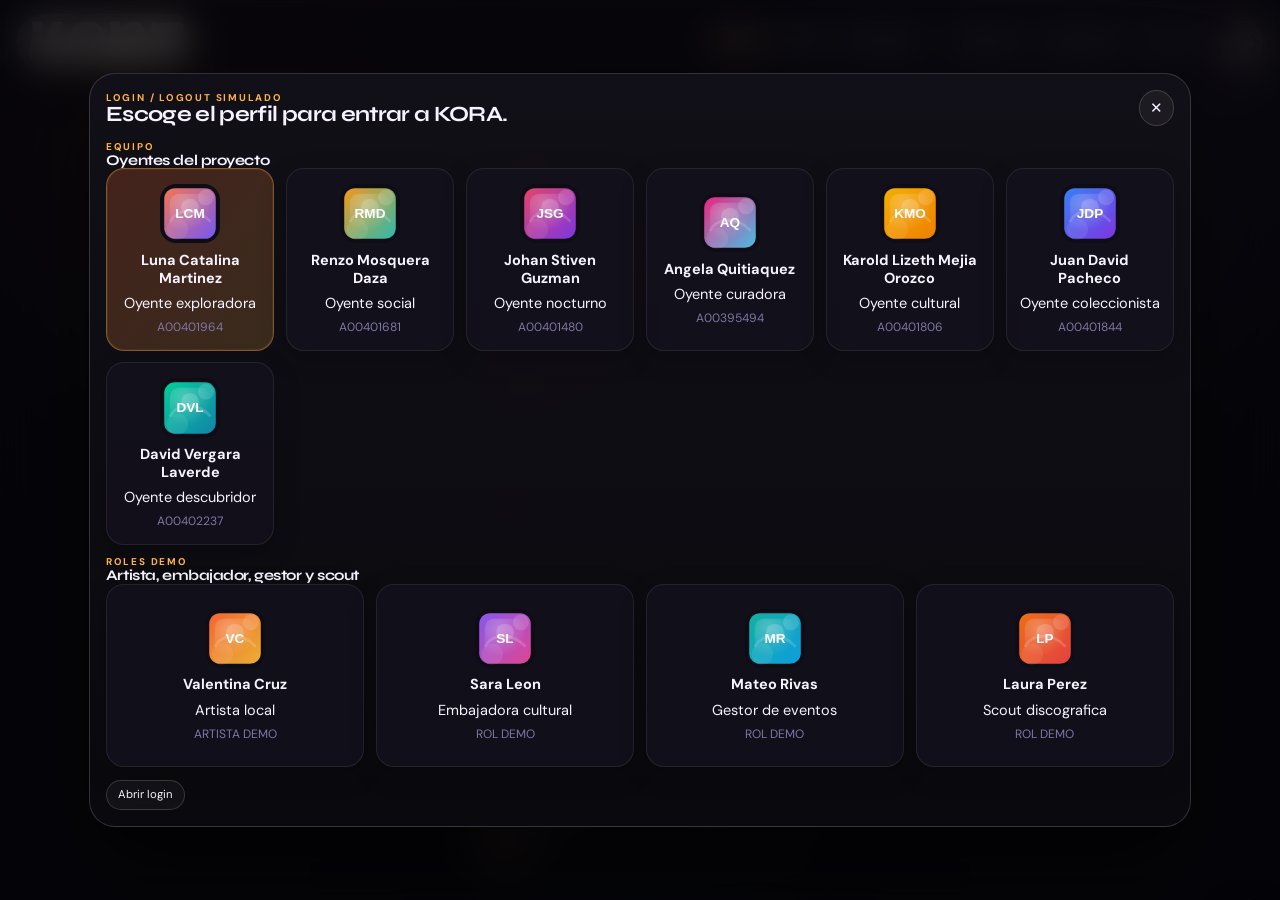
==== commit 1f7e1220: "Implement audio duration updates, enhance navigation with home button functionality, and improve UI " ====
--- a/index.html
+++ b/index.html
@@ -14,7 +14,7 @@
 <body>
 <div class="app-page">
     <header class="shell-toolbar">
-        <div class="brand-lockup brand-lockup--shell">
+        <div class="brand-lockup brand-lockup--shell" data-go-home tabindex="0" role="button" aria-label="Ir al inicio de KORA">
       <span class="brand-word-wrap">
         <img class="brand-word" src="assets/img/kora.svg" alt="KORA">
       </span>
@@ -30,7 +30,7 @@
                 <button class="toolbar-btn" type="button" data-open-login>Perfiles demo</button>
                 <button class="toolbar-btn" type="button" data-reset-state>Reiniciar</button>
             </div>
-            <img class="brand-mark brand-mark--shell" src="assets/img/marca.svg" alt="Marca KORA">
+            <img class="brand-mark brand-mark--shell" src="assets/img/marca.svg" alt="Marca KORA" data-go-home tabindex="0" role="button" aria-label="Ir al inicio de KORA">
         </div>
     </header>
 
@@ -49,7 +49,7 @@
                     <div class="app-surface" data-device-shell data-device="phone">
                         <aside class="app-sidebar">
                             <div class="sidebar-brand">
-                                <div class="sidebar-brand-lockup">
+                                <div class="sidebar-brand-lockup" data-go-home tabindex="0" role="button" aria-label="Ir al inicio de KORA">
                                     <img src="assets/img/marca.svg" alt="Marca KORA">
                                 </div>
                                 <button class="profile-chip" type="button" data-open-login>
@@ -99,7 +99,7 @@
                         </div>
 
                         <header class="app-header">
-                            <div class="device-brandbar">
+                            <div class="device-brandbar" data-go-home tabindex="0" role="button" aria-label="Ir al inicio de KORA">
                                 <img src="assets/img/marca.svg" alt="Marca KORA">
                             </div>
                             <div class="profile-main">
@@ -400,7 +400,7 @@
         <div class="overlay-head">
             <div>
                 <p class="eyebrow">Equipo KORA</p>
-                <h2>Integrantes en un espacio aparte.</h2>
+                <h2>Equipo de desarrollo.</h2>
             </div>
             <button class="icon-btn" type="button" data-close-team>✕</button>
         </div>
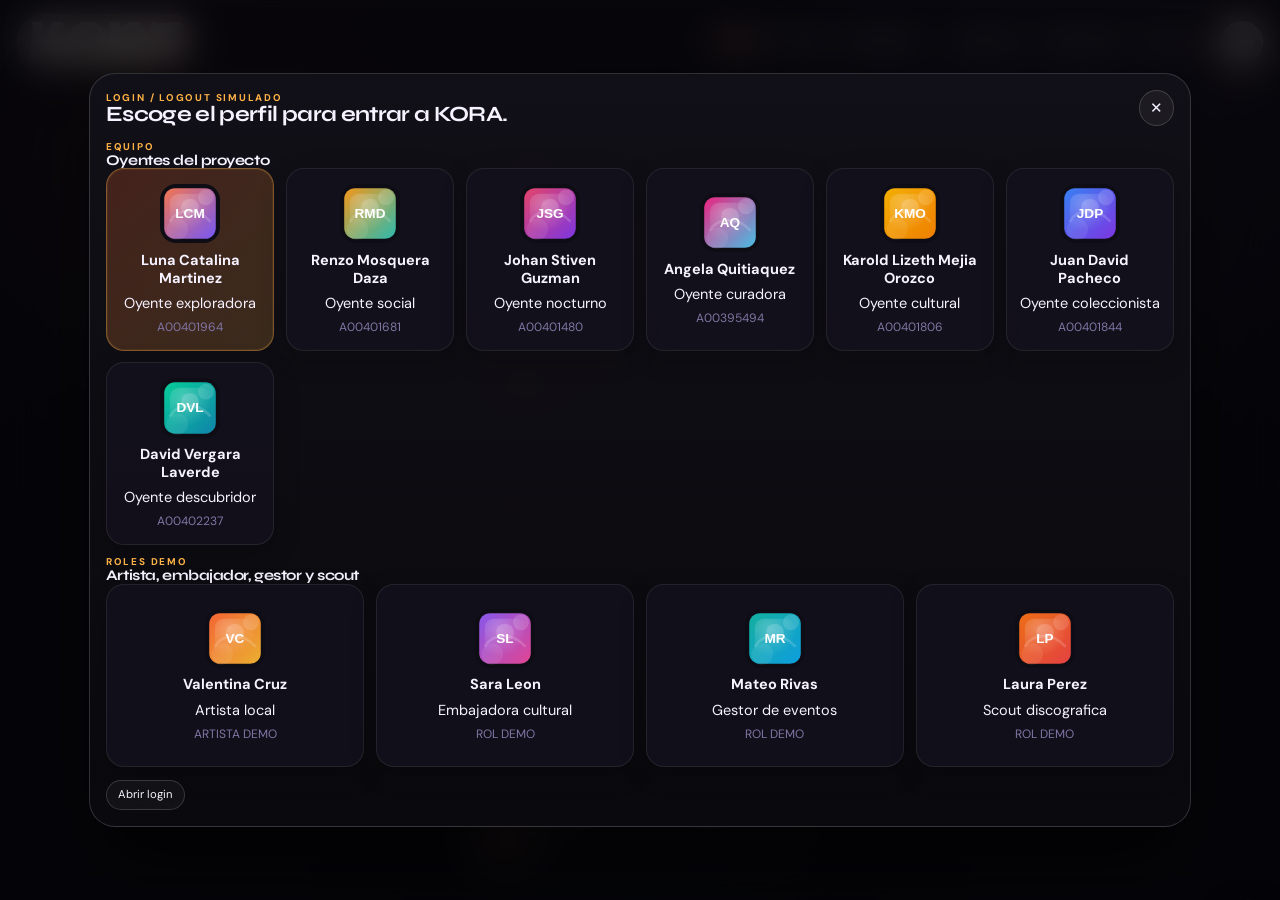
==== commit 28ba1499: "Implement audio duration updates, enhance navigation with home button functionality, and improve UI " ====
--- a/index.html
+++ b/index.html
@@ -4,7 +4,7 @@
     <meta charset="UTF-8">
     <meta name="viewport" content="width=device-width, initial-scale=1.0">
     <title>KORA · prototipo app demo</title>
-    <link rel="icon" href="assets/img/marca.svg" type="image/svg+xml">
+    <link rel="icon" href="assets/img/icono.svg" type="image/svg+xml">
     <link rel="preconnect" href="https://fonts.googleapis.com">
     <link rel="preconnect" href="https://fonts.gstatic.com" crossorigin>
     <link href="https://fonts.googleapis.com/css2?family=Syne:wght@500;700;800&family=DM+Sans:wght@400;500;700&display=swap" rel="stylesheet">
@@ -16,7 +16,7 @@
     <header class="shell-toolbar">
         <div class="brand-lockup brand-lockup--shell" data-go-home tabindex="0" role="button" aria-label="Ir al inicio de KORA">
       <span class="brand-word-wrap">
-        <img class="brand-word" src="assets/img/kora.svg" alt="KORA">
+        <img class="brand-word" src="assets/img/logo.svg" alt="KORA">
       </span>
         </div>
         <div class="shell-actions">
@@ -30,7 +30,7 @@
                 <button class="toolbar-btn" type="button" data-open-login>Perfiles demo</button>
                 <button class="toolbar-btn" type="button" data-reset-state>Reiniciar</button>
             </div>
-            <img class="brand-mark brand-mark--shell" src="assets/img/marca.svg" alt="Marca KORA" data-go-home tabindex="0" role="button" aria-label="Ir al inicio de KORA">
+            <img class="brand-mark brand-mark--shell" src="assets/img/icono.svg" alt="Marca KORA" data-go-home tabindex="0" role="button" aria-label="Ir al inicio de KORA">
         </div>
     </header>
 
@@ -50,7 +50,7 @@
                         <aside class="app-sidebar">
                             <div class="sidebar-brand">
                                 <div class="sidebar-brand-lockup" data-go-home tabindex="0" role="button" aria-label="Ir al inicio de KORA">
-                                    <img src="assets/img/marca.svg" alt="Marca KORA">
+                                    <img src="assets/img/icono.svg" alt="Marca KORA">
                                 </div>
                                 <button class="profile-chip" type="button" data-open-login>
                                     <img src="assets/img/luna-catalina-martinez.svg" alt="Perfil" data-profile-avatar>
@@ -100,7 +100,7 @@
 
                         <header class="app-header">
                             <div class="device-brandbar" data-go-home tabindex="0" role="button" aria-label="Ir al inicio de KORA">
-                                <img src="assets/img/marca.svg" alt="Marca KORA">
+                                <img src="assets/img/icono.svg" alt="Marca KORA">
                             </div>
                             <div class="profile-main">
                                 <img src="assets/img/luna-catalina-martinez.svg" alt="Perfil" class="profile-main-avatar" data-profile-avatar>
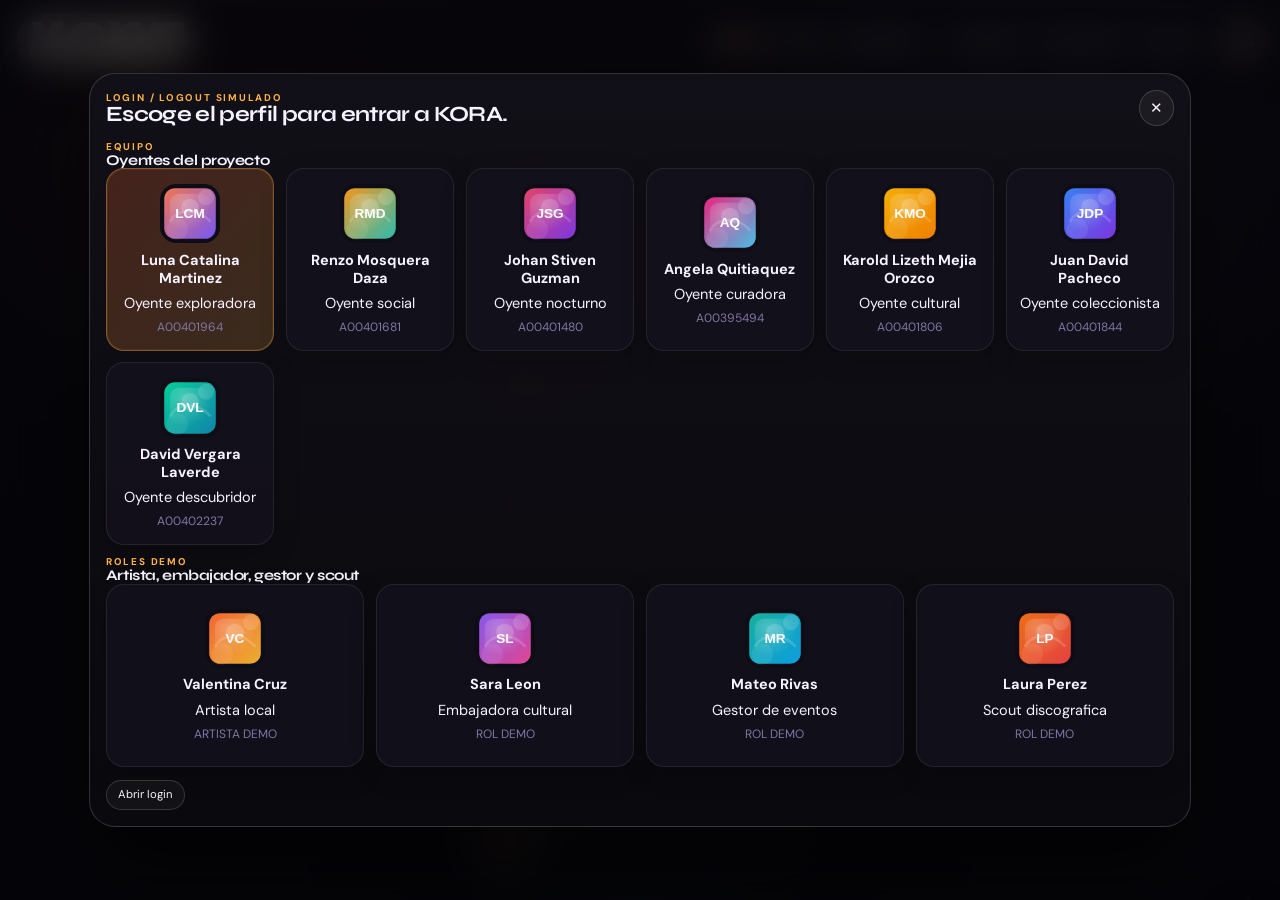
==== commit 86563d18: "Refactor brand mark structure in HTML and update styles for improved consistency" ====
--- a/index.html
+++ b/index.html
@@ -30,7 +30,9 @@
                 <button class="toolbar-btn" type="button" data-open-login>Perfiles demo</button>
                 <button class="toolbar-btn" type="button" data-reset-state>Reiniciar</button>
             </div>
-            <img class="brand-mark brand-mark--shell" src="assets/img/icono.svg" alt="Marca KORA" data-go-home tabindex="0" role="button" aria-label="Ir al inicio de KORA">
+            <span class="brand-mark--shell" data-go-home tabindex="0" role="button" aria-label="Ir al inicio de KORA">
+                <img src="assets/img/icono.svg" alt="Marca KORA">
+            </span>
         </div>
     </header>
 
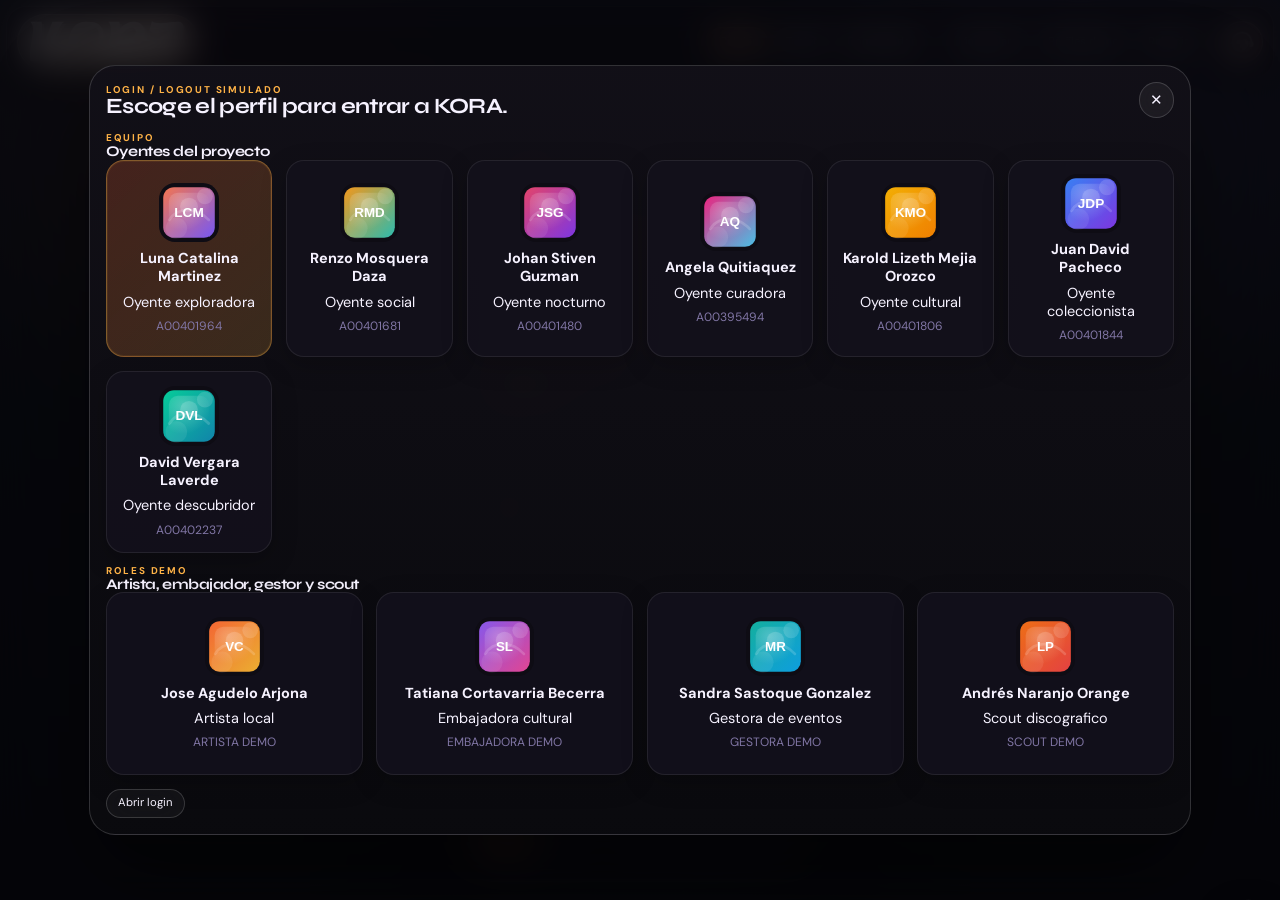
==== commit adfde317: "Refactor login and state management functions to enhance profile handling and improve role studio no" ====
--- a/index.html
+++ b/index.html
@@ -1,441 +1,444 @@
-<!DOCTYPE html>
-<html lang="es">
-<head>
-    <meta charset="UTF-8">
-    <meta name="viewport" content="width=device-width, initial-scale=1.0">
-    <title>KORA · prototipo app demo</title>
-    <link rel="icon" href="assets/img/icono.svg" type="image/svg+xml">
-    <link rel="preconnect" href="https://fonts.googleapis.com">
-    <link rel="preconnect" href="https://fonts.gstatic.com" crossorigin>
-    <link href="https://fonts.googleapis.com/css2?family=Syne:wght@500;700;800&family=DM+Sans:wght@400;500;700&display=swap" rel="stylesheet">
-    <script>try{const raw=localStorage.getItem('kora-prototype-v3-state');const parsed=raw?JSON.parse(raw):null;document.documentElement.dataset.theme=parsed?.settings?.themeMode==='light'?'light':'dark';}catch(error){document.documentElement.dataset.theme='dark';}</script>
-    <link rel="stylesheet" href="assets/css/styles.css">
-</head>
-<body>
-<div class="app-page">
-    <header class="shell-toolbar">
-        <div class="brand-lockup brand-lockup--shell" data-go-home tabindex="0" role="button" aria-label="Ir al inicio de KORA">
-      <span class="brand-word-wrap">
-        <img class="brand-word" src="assets/img/logo.svg" alt="KORA">
-      </span>
-        </div>
-        <div class="shell-actions">
-            <div class="device-switches" role="tablist" aria-label="Cambiar dispositivo">
-                <button class="toolbar-btn is-active" type="button" data-device-option="phone">Celular</button>
-                <button class="toolbar-btn" type="button" data-device-option="tablet">Tablet</button>
-                <button class="toolbar-btn" type="button" data-device-option="desktop">Computador</button>
-            </div>
-            <div class="toolbar-utilities">
-                <button class="toolbar-btn" type="button" data-theme-toggle>Modo claro</button>
-                <button class="toolbar-btn" type="button" data-open-login>Perfiles demo</button>
-                <button class="toolbar-btn" type="button" data-reset-state>Reiniciar</button>
-            </div>
-            <span class="brand-mark--shell" data-go-home tabindex="0" role="button" aria-label="Ir al inicio de KORA">
-                <img src="assets/img/icono.svg" alt="Marca KORA">
-            </span>
-        </div>
-    </header>
-
-    <main class="stage">
-        <section class="device-shell">
-            <div class="device-frame" data-device-frame="phone">
-                <div class="device-hardware">
-                    <div class="device-notch"></div>
-                    <div class="device-camera"></div>
-                    <div class="device-speaker"></div>
-                    <div class="device-tablet-bar"></div>
-                    <div class="device-led"></div>
-                </div>
-
-                <div class="device-screen">
-                    <div class="app-surface" data-device-shell data-device="phone">
-                        <aside class="app-sidebar">
-                            <div class="sidebar-brand">
-                                <div class="sidebar-brand-lockup" data-go-home tabindex="0" role="button" aria-label="Ir al inicio de KORA">
+    <!DOCTYPE html>
+    <html lang="es">
+    <head>
+        <meta charset="UTF-8">
+        <meta name="viewport" content="width=device-width, initial-scale=1.0">
+        <title>KORA · prototipo app demo</title>
+        <link rel="icon" href="assets/img/icono.svg" type="image/svg+xml">
+        <link rel="preconnect" href="https://fonts.googleapis.com">
+        <link rel="preconnect" href="https://fonts.gstatic.com" crossorigin>
+        <link href="https://fonts.googleapis.com/css2?family=Syne:wght@500;700;800&family=DM+Sans:wght@400;500;700&display=swap" rel="stylesheet">
+        <script>try{const raw=localStorage.getItem('kora-prototype-v3-state');const parsed=raw?JSON.parse(raw):null;document.documentElement.dataset.theme=parsed?.settings?.themeMode==='light'?'light':'dark';}catch(error){document.documentElement.dataset.theme='dark';}</script>
+        <link rel="stylesheet" href="assets/css/styles.css">
+    </head>
+    <body>
+    <div class="app-page">
+        <header class="shell-toolbar">
+            <div class="brand-lockup brand-lockup--shell" data-go-home tabindex="0" role="button" aria-label="Ir al inicio de KORA">
+          <span class="brand-word-wrap">
+            <img class="brand-word" src="assets/img/logo.svg" alt="KORA">
+          </span>
+            </div>
+            <div class="shell-actions">
+                <div class="device-switches" role="tablist" aria-label="Cambiar dispositivo">
+                    <button class="toolbar-btn is-active" type="button" data-device-option="phone">Celular</button>
+                    <button class="toolbar-btn" type="button" data-device-option="tablet">Tablet</button>
+                    <button class="toolbar-btn" type="button" data-device-option="desktop">Computador</button>
+                </div>
+                <div class="toolbar-utilities">
+                    <button class="toolbar-btn" type="button" data-theme-toggle>Modo claro</button>
+                    <button class="toolbar-btn" type="button" data-open-login>Perfiles demo</button>
+                    <button class="toolbar-btn" type="button" data-reset-state>Reiniciar</button>
+                </div>
+                <span class="brand-mark--shell" data-go-home tabindex="0" role="button" aria-label="Ir al inicio de KORA">
+                    <img src="assets/img/icono.svg" alt="Marca KORA">
+                </span>
+            </div>
+        </header>
+    
+        <main class="stage">
+            <section class="device-shell">
+                <div class="device-frame" data-device-frame="phone">
+                    <div class="device-hardware">
+                        <div class="device-notch"></div>
+                        <div class="device-camera"></div>
+                        <div class="device-speaker"></div>
+                        <div class="device-tablet-bar"></div>
+                        <div class="device-led"></div>
+                    </div>
+    
+                    <div class="device-screen">
+                        <div class="app-surface" data-device-shell data-device="phone">
+                            <aside class="app-sidebar">
+                                <div class="sidebar-brand">
+                                    <div class="sidebar-brand-lockup" data-go-home tabindex="0" role="button" aria-label="Ir al inicio de KORA">
+                                        <img src="assets/img/icono.svg" alt="Marca KORA">
+                                    </div>
+                                    <button class="profile-chip" type="button" data-open-login>
+                                        <img src="assets/img/luna-catalina-martinez.svg" alt="Perfil" data-profile-avatar>
+                                        <div>
+                                            <strong data-profile-name>Luna Catalina Martinez</strong>
+                                            <span data-profile-role>Oyente exploradora</span>
+                                        </div>
+                                    </button>
+                                </div>
+    
+                                <nav class="sidebar-nav" aria-label="Secciones">
+                                    <button class="nav-link is-active" type="button" data-view-target="discover">Descubrir</button>
+                                    <button class="nav-link" type="button" data-view-target="player">Player</button>
+                                    <button class="nav-link" type="button" data-view-target="events">Eventos</button>
+                                    <button class="nav-link" type="button" data-view-target="community">Comunidad</button>
+                                    <button class="nav-link" type="button" data-view-target="profile">Perfil</button>
+                                </nav>
+    
+                                <div class="sidebar-stack">
+                                    <article class="panel-card compact-card">
+                                        <p class="eyebrow">Cuenta activa</p>
+                                        <strong data-profile-level>Nivel demo</strong>
+                                        <div class="pill-row">
+                                            <span class="mini-pill">XP <strong data-profile-xp>0</strong></span>
+                                            <span class="mini-pill">Racha <strong data-profile-streak>0</strong></span>
+                                        </div>
+                                    </article>
+                                    <article class="panel-card compact-card">
+                                        <p class="eyebrow">Accesos</p>
+                                        <div class="sidebar-actions">
+                                            <button class="soft-btn" type="button" data-open-settings>Ajustes</button>
+                                            <button class="soft-btn" type="button" data-open-team>Equipo KORA</button>
+                                        </div>
+                                    </article>
+                                </div>
+                            </aside>
+    
+                            <div class="status-bar">
+                                <span data-live-time>00:00</span>
+                                <div class="status-icons">
+                                    <span>5G</span>
+                                    <span class="status-icon status-icon--signal"></span>
+                                    <span class="status-icon"></span>
+                                    <span class="status-icon status-icon--battery"></span>
+                                </div>
+                            </div>
+    
+                            <header class="app-header">
+                                <div class="device-brandbar" data-go-home tabindex="0" role="button" aria-label="Ir al inicio de KORA">
                                     <img src="assets/img/icono.svg" alt="Marca KORA">
                                 </div>
-                                <button class="profile-chip" type="button" data-open-login>
-                                    <img src="assets/img/luna-catalina-martinez.svg" alt="Perfil" data-profile-avatar>
+                                <div class="profile-main">
+                                    <img src="assets/img/luna-catalina-martinez.svg" alt="Perfil" class="profile-main-avatar" data-profile-avatar>
                                     <div>
-                                        <strong data-profile-name>Luna Catalina Martinez</strong>
-                                        <span data-profile-role>Oyente exploradora</span>
-                                    </div>
-                                </button>
-                            </div>
-
-                            <nav class="sidebar-nav" aria-label="Secciones">
-                                <button class="nav-link is-active" type="button" data-view-target="discover">Descubrir</button>
-                                <button class="nav-link" type="button" data-view-target="player">Player</button>
-                                <button class="nav-link" type="button" data-view-target="events">Eventos</button>
-                                <button class="nav-link" type="button" data-view-target="community">Comunidad</button>
-                                <button class="nav-link" type="button" data-view-target="profile">Perfil</button>
-                            </nav>
-
-                            <div class="sidebar-stack">
-                                <article class="panel-card compact-card">
-                                    <p class="eyebrow">Cuenta activa</p>
-                                    <strong data-profile-level>Nivel demo</strong>
-                                    <div class="pill-row">
-                                        <span class="mini-pill">XP <strong data-profile-xp>0</strong></span>
-                                        <span class="mini-pill">Racha <strong data-profile-streak>0</strong></span>
-                                    </div>
-                                </article>
-                                <article class="panel-card compact-card">
-                                    <p class="eyebrow">Accesos</p>
-                                    <div class="sidebar-actions">
-                                        <button class="soft-btn" type="button" data-open-settings>Ajustes</button>
-                                        <button class="soft-btn" type="button" data-open-team>Equipo KORA</button>
-                                    </div>
-                                </article>
-                            </div>
-                        </aside>
-
-                        <div class="status-bar">
-                            <span data-live-time>00:00</span>
-                            <div class="status-icons">
-                                <span>5G</span>
-                                <span class="status-icon status-icon--signal"></span>
-                                <span class="status-icon"></span>
-                                <span class="status-icon status-icon--battery"></span>
-                            </div>
-                        </div>
-
-                        <header class="app-header">
-                            <div class="device-brandbar" data-go-home tabindex="0" role="button" aria-label="Ir al inicio de KORA">
-                                <img src="assets/img/icono.svg" alt="Marca KORA">
-                            </div>
-                            <div class="profile-main">
-                                <img src="assets/img/luna-catalina-martinez.svg" alt="Perfil" class="profile-main-avatar" data-profile-avatar>
-                                <div>
-                                    <p class="eyebrow">KORA demo</p>
-                                    <h1 class="app-title" data-profile-name>Luna Catalina Martinez</h1>
-                                    <p class="profile-sub" data-profile-role>Oyente exploradora</p>
-                                </div>
-                            </div>
-                            <div class="header-actions">
-                                <button class="icon-btn" type="button" aria-label="Cambiar tema" data-theme-toggle-icon>☀</button>
-                                <button class="icon-btn" type="button" aria-label="Abrir ajustes" data-open-settings>⚙</button>
-                            </div>
-                        </header>
-
-                        <section class="app-main content-scroll">
-                            <section class="view is-active" data-view="discover">
-                                <article class="hero-card" data-featured-card></article>
-
-                                <div class="section-head">
-                                    <div>
-                                        <p class="eyebrow">Capsulas</p>
-                                        <h2 class="section-title">Descubrir con contexto</h2>
-                                    </div>
-                                    <button class="soft-btn small-btn" type="button" data-cycle-capsules>Siguiente</button>
-                                </div>
-                                <div class="capsule-feed" data-capsule-feed></div>
-
-                                <div class="dual-grid">
+                                        <p class="eyebrow">KORA demo</p>
+                                        <h1 class="app-title" data-profile-name>Luna Catalina Martinez</h1>
+                                        <p class="profile-sub" data-profile-role>Oyente exploradora</p>
+                                    </div>
+                                </div>
+                                <div class="header-actions">
+                                    <button class="icon-btn" type="button" aria-label="Cambiar tema" data-theme-toggle-icon>☀</button>
+                                    <button class="icon-btn" type="button" aria-label="Abrir ajustes" data-open-settings>⚙</button>
+                                </div>
+                            </header>
+    
+                            <section class="app-main content-scroll">
+                                <section class="view is-active" data-view="discover">
+                                    <article class="hero-card" data-featured-card></article>
+                                    <article class="panel-card role-demo-spotlight hidden" data-role-demo-spotlight></article>
+    
+                                    <div class="section-head">
+                                        <div>
+                                            <p class="eyebrow">Capsulas</p>
+                                            <h2 class="section-title">Descubrir con contexto</h2>
+                                        </div>
+                                        <button class="soft-btn small-btn" type="button" data-cycle-capsules>Siguiente</button>
+                                    </div>
+                                    <div class="capsule-feed" data-capsule-feed></div>
+    
+                                    <div class="dual-grid">
+                                        <article class="panel-card">
+                                            <div class="panel-head">
+                                                <strong>Tablero de hallazgos</strong>
+                                                <span class="mini-pill" data-saved-count>0</span>
+                                            </div>
+                                            <div class="stack-list" data-saved-board></div>
+                                        </article>
+                                        <article class="panel-card">
+                                            <div class="panel-head">
+                                                <strong>Etiquetas culturales</strong>
+                                                <span class="mini-pill">curaduria local</span>
+                                            </div>
+                                            <div class="tag-cloud" data-discover-tags></div>
+                                            <p class="helper-copy">Las cápsulas priorizan identidad local, validación rápida y contexto cultural.</p>
+                                        </article>
+                                    </div>
+                                </section>
+    
+                                <section class="view" data-view="player">
+                                    <article class="player-card">
+                                        <img class="player-cover" src="assets/img/cover-valentina-cruz.svg" alt="Cover" data-player-cover>
+                                        <div class="player-meta">
+                                            <p class="eyebrow">Capsula activa</p>
+                                            <h2 data-player-track>Rio de Fuego</h2>
+                                            <p data-player-name>Valentina Cruz · R&B afrolatino</p>
+                                            <p class="player-story" data-player-story></p>
+                                            <div class="pill-row">
+                                                <span class="mini-pill" data-player-duration>0:30</span>
+                                                <span class="mini-pill" data-player-match>94% match</span>
+                                                <button class="mini-pill interactive-pill" type="button" data-toggle-preview>Modo 30s</button>
+                                            </div>
+                                        </div>
+                                    </article>
+    
+                                    <article class="panel-card">
+                                        <div class="audio-progress-wrap">
+                                            <input type="range" min="0" max="30" step="0.1" value="0" data-player-range>
+                                            <div class="player-times">
+                                                <span data-player-current>0:00</span>
+                                                <span data-player-total>0:30</span>
+                                            </div>
+                                        </div>
+                                        <div class="player-controls">
+                                            <button class="icon-btn big-icon" type="button" data-player-prev aria-label="Anterior">⟨</button>
+                                            <button class="primary-btn player-toggle" type="button" data-player-toggle>Reproducir</button>
+                                            <button class="icon-btn big-icon" type="button" data-player-next aria-label="Siguiente">⟩</button>
+                                        </div>
+                                        <div class="player-actions">
+                                            <button class="soft-btn" type="button" data-player-like>Like</button>
+                                            <button class="soft-btn" type="button" data-player-save>Guardar</button>
+                                            <button class="soft-btn" type="button" data-player-share>Compartir</button>
+                                        </div>
+                                    </article>
+    
+                                    <div class="dual-grid">
+                                        <article class="panel-card">
+                                            <div class="panel-head">
+                                                <strong>Cola demo</strong>
+                                                <span class="mini-pill">audio real</span>
+                                            </div>
+                                            <div class="queue-list" data-player-queue></div>
+                                        </article>
+                                        <article class="panel-card">
+                                            <div class="panel-head">
+                                                <strong>Lectura rapida</strong>
+                                                <span class="mini-pill">barrio / escena / idioma</span>
+                                            </div>
+                                            <div class="insight-stack" data-player-insights></div>
+                                        </article>
+                                    </div>
+    
+                                    <div class="dual-grid dual-grid--reviews">
+                                        <article class="panel-card">
+                                            <div class="panel-head">
+                                                <strong>Reseñas y cápsulas</strong>
+                                                <span class="mini-pill" data-review-summary-count>0 reseñas</span>
+                                            </div>
+                                            <div class="review-summary" data-player-review-summary></div>
+                                            <form class="review-form" data-review-form></form>
+                                        </article>
+                                        <article class="panel-card">
+                                            <div class="panel-head">
+                                                <strong>Comunidad</strong>
+                                                <span class="mini-pill" data-review-average>Sin rating</span>
+                                            </div>
+                                            <div class="review-list" data-review-list></div>
+                                        </article>
+                                    </div>
+                                </section>
+    
+                                <section class="view" data-view="events">
+                                    <div class="dual-grid dual-grid--events">
+                                        <article class="map-card panel-card">
+                                            <div class="panel-head">
+                                                <strong>Mapa de eventos</strong>
+                                                <span class="mini-pill">sin GPS real</span>
+                                            </div>
+                                            <div class="map-surface" data-event-map></div>
+                                        </article>
+                                        <article class="panel-card" data-event-preview></article>
+                                    </div>
+    
                                     <article class="panel-card">
                                         <div class="panel-head">
-                                            <strong>Tablero de hallazgos</strong>
-                                            <span class="mini-pill" data-saved-count>0</span>
-                                        </div>
-                                        <div class="stack-list" data-saved-board></div>
+                                            <strong>Ruta territorial</strong>
+                                            <span class="mini-pill" data-event-count>0 eventos</span>
+                                        </div>
+                                        <div class="events-grid" data-events-list></div>
                                     </article>
-                                    <article class="panel-card">
-                                        <div class="panel-head">
-                                            <strong>Etiquetas culturales</strong>
-                                            <span class="mini-pill">curaduria local</span>
-                                        </div>
-                                        <div class="tag-cloud" data-discover-tags></div>
-                                        <p class="helper-copy">Las cápsulas priorizan identidad local, validación rápida y contexto cultural.</p>
-                                    </article>
-                                </div>
+                                </section>
+    
+                                <section class="view" data-view="community">
+                                    <div class="dual-grid dual-grid--community">
+                                        <article class="panel-card" data-playlist-card></article>
+                                        <article class="panel-card">
+                                            <div class="panel-head">
+                                                <strong>Compartir cápsula</strong>
+                                                <span class="mini-pill">⇧</span>
+                                            </div>
+                                            <div class="share-grid" data-share-grid></div>
+                                            <div class="community-actions">
+                                                <button class="primary-btn" type="button" data-add-playlist>Aportar a playlist</button>
+                                                <button class="soft-btn" type="button" data-open-team>Ver equipo</button>
+                                            </div>
+                                        </article>
+                                    </div>
+    
+                                    <div class="dual-grid">
+                                        <article class="panel-card">
+                                            <div class="panel-head">
+                                                <strong>Ranking de usuarios</strong>
+                                                <span class="mini-pill">gamificacion</span>
+                                            </div>
+                                            <div class="stack-list" data-user-leaderboard></div>
+                                        </article>
+                                        <article class="panel-card">
+                                            <div class="panel-head">
+                                                <strong>Ranking de artistas</strong>
+                                                <span class="mini-pill">visibilidad local</span>
+                                            </div>
+                                            <div class="stack-list" data-artist-leaderboard></div>
+                                        </article>
+                                    </div>
+                                </section>
+    
+                                <section class="view" data-view="profile">
+                                    <article class="panel-card role-demo-workspace hidden" data-role-demo-workspace></article>
+    
+                                    <div class="dual-grid dual-grid--profile">
+                                        <article class="panel-card" data-profile-overview></article>
+                                        <article class="panel-card">
+                                            <div class="panel-head">
+                                                <strong>Sellos y logros</strong>
+                                                <span class="mini-pill">pasaporte</span>
+                                            </div>
+                                            <div class="stamp-grid" data-stamps-grid-main></div>
+                                            <button class="soft-btn full-btn" type="button" data-open-team>Equipo KORA</button>
+                                        </article>
+                                    </div>
+    
+                                    <div class="dual-grid">
+                                        <article class="panel-card">
+                                            <div class="panel-head">
+                                                <strong>Mis favoritos</strong>
+                                                <span class="mini-pill">guardados</span>
+                                            </div>
+                                            <div class="favorites-grid" data-favorite-list></div>
+                                        </article>
+                                        <article class="panel-card">
+                                            <div class="panel-head">
+                                                <strong>Badges activos</strong>
+                                                <span class="mini-pill">perfil</span>
+                                            </div>
+                                            <div class="tag-cloud" data-badge-list></div>
+                                            <div class="profile-actions">
+                                                <button class="soft-btn" type="button" data-open-settings>Editar ajustes</button>
+                                                <button class="soft-btn" type="button" data-open-login>Cambiar perfil</button>
+                                            </div>
+                                        </article>
+                                    </div>
+                                </section>
                             </section>
-
-                            <section class="view" data-view="player">
-                                <article class="player-card">
-                                    <img class="player-cover" src="assets/img/cover-valentina-cruz.svg" alt="Cover" data-player-cover>
-                                    <div class="player-meta">
-                                        <p class="eyebrow">Capsula activa</p>
-                                        <h2 data-player-track>Rio de Fuego</h2>
-                                        <p data-player-name>Valentina Cruz · R&B afrolatino</p>
-                                        <p class="player-story" data-player-story></p>
-                                        <div class="pill-row">
-                                            <span class="mini-pill" data-player-duration>0:30</span>
-                                            <span class="mini-pill" data-player-match>94% match</span>
-                                            <button class="mini-pill interactive-pill" type="button" data-toggle-preview>Modo 30s</button>
-                                        </div>
-                                    </div>
-                                </article>
-
-                                <article class="panel-card">
-                                    <div class="audio-progress-wrap">
-                                        <input type="range" min="0" max="30" step="0.1" value="0" data-player-range>
-                                        <div class="player-times">
-                                            <span data-player-current>0:00</span>
-                                            <span data-player-total>0:30</span>
-                                        </div>
-                                    </div>
-                                    <div class="player-controls">
-                                        <button class="icon-btn big-icon" type="button" data-player-prev aria-label="Anterior">⟨</button>
-                                        <button class="primary-btn player-toggle" type="button" data-player-toggle>Reproducir</button>
-                                        <button class="icon-btn big-icon" type="button" data-player-next aria-label="Siguiente">⟩</button>
-                                    </div>
-                                    <div class="player-actions">
-                                        <button class="soft-btn" type="button" data-player-like>Like</button>
-                                        <button class="soft-btn" type="button" data-player-save>Guardar</button>
-                                        <button class="soft-btn" type="button" data-player-share>Compartir</button>
-                                    </div>
-                                </article>
-
-                                <div class="dual-grid">
-                                    <article class="panel-card">
-                                        <div class="panel-head">
-                                            <strong>Cola demo</strong>
-                                            <span class="mini-pill">audio real</span>
-                                        </div>
-                                        <div class="queue-list" data-player-queue></div>
-                                    </article>
-                                    <article class="panel-card">
-                                        <div class="panel-head">
-                                            <strong>Lectura rapida</strong>
-                                            <span class="mini-pill">barrio / escena / idioma</span>
-                                        </div>
-                                        <div class="insight-stack" data-player-insights></div>
-                                    </article>
-                                </div>
-
-                                <div class="dual-grid dual-grid--reviews">
-                                    <article class="panel-card">
-                                        <div class="panel-head">
-                                            <strong>Reseñas y cápsulas</strong>
-                                            <span class="mini-pill" data-review-summary-count>0 reseñas</span>
-                                        </div>
-                                        <div class="review-summary" data-player-review-summary></div>
-                                        <form class="review-form" data-review-form></form>
-                                    </article>
-                                    <article class="panel-card">
-                                        <div class="panel-head">
-                                            <strong>Comunidad</strong>
-                                            <span class="mini-pill" data-review-average>Sin rating</span>
-                                        </div>
-                                        <div class="review-list" data-review-list></div>
-                                    </article>
-                                </div>
-                            </section>
-
-                            <section class="view" data-view="events">
-                                <div class="dual-grid dual-grid--events">
-                                    <article class="map-card panel-card">
-                                        <div class="panel-head">
-                                            <strong>Mapa de eventos</strong>
-                                            <span class="mini-pill">sin GPS real</span>
-                                        </div>
-                                        <div class="map-surface" data-event-map></div>
-                                    </article>
-                                    <article class="panel-card" data-event-preview></article>
-                                </div>
-
+    
+                            <aside class="app-rail content-scroll">
+                                <article class="panel-card" data-now-playing-card></article>
                                 <article class="panel-card">
                                     <div class="panel-head">
-                                        <strong>Ruta territorial</strong>
-                                        <span class="mini-pill" data-event-count>0 eventos</span>
-                                    </div>
-                                    <div class="events-grid" data-events-list></div>
+                                        <strong>Misiones</strong>
+                                        <span class="mini-pill">objetivos</span>
+                                    </div>
+                                    <div class="missions-list" data-missions-list></div>
                                 </article>
-                            </section>
-
-                            <section class="view" data-view="community">
-                                <div class="dual-grid dual-grid--community">
-                                    <article class="panel-card" data-playlist-card></article>
-                                    <article class="panel-card">
-                                        <div class="panel-head">
-                                            <strong>Compartir cápsula</strong>
-                                            <span class="mini-pill">⇧</span>
-                                        </div>
-                                        <div class="share-grid" data-share-grid></div>
-                                        <div class="community-actions">
-                                            <button class="primary-btn" type="button" data-add-playlist>Aportar a playlist</button>
-                                            <button class="soft-btn" type="button" data-open-team>Ver equipo</button>
-                                        </div>
-                                    </article>
-                                </div>
-
-                                <div class="dual-grid">
-                                    <article class="panel-card">
-                                        <div class="panel-head">
-                                            <strong>Ranking de usuarios</strong>
-                                            <span class="mini-pill">gamificacion</span>
-                                        </div>
-                                        <div class="stack-list" data-user-leaderboard></div>
-                                    </article>
-                                    <article class="panel-card">
-                                        <div class="panel-head">
-                                            <strong>Ranking de artistas</strong>
-                                            <span class="mini-pill">visibilidad local</span>
-                                        </div>
-                                        <div class="stack-list" data-artist-leaderboard></div>
-                                    </article>
-                                </div>
-                            </section>
-
-                            <section class="view" data-view="profile">
-                                <div class="dual-grid dual-grid--profile">
-                                    <article class="panel-card" data-profile-overview></article>
-                                    <article class="panel-card">
-                                        <div class="panel-head">
-                                            <strong>Sellos y logros</strong>
-                                            <span class="mini-pill">pasaporte</span>
-                                        </div>
-                                        <div class="stamp-grid" data-stamps-grid-main></div>
-                                        <button class="soft-btn full-btn" type="button" data-open-team>Equipo KORA</button>
-                                    </article>
-                                </div>
-
-                                <div class="dual-grid">
-                                    <article class="panel-card">
-                                        <div class="panel-head">
-                                            <strong>Mis favoritos</strong>
-                                            <span class="mini-pill">guardados</span>
-                                        </div>
-                                        <div class="favorites-grid" data-favorite-list></div>
-                                    </article>
-                                    <article class="panel-card">
-                                        <div class="panel-head">
-                                            <strong>Badges activos</strong>
-                                            <span class="mini-pill">perfil</span>
-                                        </div>
-                                        <div class="tag-cloud" data-badge-list></div>
-                                        <div class="profile-actions">
-                                            <button class="soft-btn" type="button" data-open-settings>Editar ajustes</button>
-                                            <button class="soft-btn" type="button" data-open-login>Cambiar perfil</button>
-                                        </div>
-                                    </article>
-                                </div>
-                            </section>
-                        </section>
-
-                        <aside class="app-rail content-scroll">
-                            <article class="panel-card" data-now-playing-card></article>
-                            <article class="panel-card">
-                                <div class="panel-head">
-                                    <strong>Misiones</strong>
-                                    <span class="mini-pill">objetivos</span>
-                                </div>
-                                <div class="missions-list" data-missions-list></div>
-                            </article>
-                            <article class="panel-card">
-                                <div class="panel-head">
-                                    <strong>Pasaporte cultural</strong>
-                                    <span class="mini-pill">sellos</span>
-                                </div>
-                                <div class="stamp-grid" data-stamps-grid-rail></div>
-                            </article>
-                        </aside>
-
-                        <nav class="bottom-nav" aria-label="Navegacion movil">
-                            <button class="is-active" type="button" data-view-target="discover">Inicio</button>
-                            <button type="button" data-view-target="player">Player</button>
-                            <button type="button" data-view-target="events">Eventos</button>
-                            <button type="button" data-view-target="community">Comunidad</button>
-                            <button type="button" data-view-target="profile">Perfil</button>
-                        </nav>
+                                <article class="panel-card">
+                                    <div class="panel-head">
+                                        <strong>Pasaporte cultural</strong>
+                                        <span class="mini-pill">sellos</span>
+                                    </div>
+                                    <div class="stamp-grid" data-stamps-grid-rail></div>
+                                </article>
+                            </aside>
+    
+                            <nav class="bottom-nav" aria-label="Navegacion movil">
+                                <button class="is-active" type="button" data-view-target="discover">Inicio</button>
+                                <button type="button" data-view-target="player">Player</button>
+                                <button type="button" data-view-target="events">Eventos</button>
+                                <button type="button" data-view-target="community">Comunidad</button>
+                                <button type="button" data-view-target="profile">Perfil</button>
+                            </nav>
+                        </div>
                     </div>
                 </div>
-            </div>
-        </section>
-    </main>
-</div>
-
-<div class="overlay" data-login-overlay>
-    <div class="overlay-card overlay-card--wide">
-        <div class="overlay-head">
-            <div>
-                <p class="eyebrow">Login / logout simulado</p>
-                <h2>Escoge el perfil para entrar a KORA.</h2>
-            </div>
-            <button class="icon-btn" type="button" data-close-login>✕</button>
-        </div>
-        <div class="overlay-sections">
-            <section>
-                <div class="section-head simple-head">
-                    <div>
-                        <p class="eyebrow">Equipo</p>
-                        <h3 class="section-title small-title">Oyentes del proyecto</h3>
+            </section>
+        </main>
+    </div>
+    
+    <div class="overlay" data-login-overlay>
+        <div class="overlay-card overlay-card--wide">
+            <div class="overlay-head">
+                <div>
+                    <p class="eyebrow">Login / logout simulado</p>
+                    <h2>Escoge el perfil para entrar a KORA.</h2>
+                </div>
+                <button class="icon-btn" type="button" data-close-login>✕</button>
+            </div>
+            <div class="overlay-sections">
+                <section>
+                    <div class="section-head simple-head">
+                        <div>
+                            <p class="eyebrow">Equipo</p>
+                            <h3 class="section-title small-title">Oyentes del proyecto</h3>
+                        </div>
                     </div>
-                </div>
-                <div class="profile-grid" data-team-profiles></div>
-            </section>
-            <section>
-                <div class="section-head simple-head">
-                    <div>
-                        <p class="eyebrow">Roles demo</p>
-                        <h3 class="section-title small-title">Artista, embajador, gestor y scout</h3>
+                    <div class="profile-grid" data-team-profiles></div>
+                </section>
+                <section>
+                    <div class="section-head simple-head">
+                        <div>
+                            <p class="eyebrow">Roles demo</p>
+                            <h3 class="section-title small-title">Artista, embajador, gestor y scout</h3>
+                        </div>
                     </div>
-                </div>
-                <div class="profile-grid" data-role-profiles></div>
-            </section>
-        </div>
-        <div class="overlay-actions">
-            <button class="soft-btn" type="button" data-go-login-page>Abrir login</button>
+                    <div class="profile-grid" data-role-profiles></div>
+                </section>
+            </div>
+            <div class="overlay-actions">
+                <button class="soft-btn" type="button" data-go-login-page>Abrir login</button>
+            </div>
         </div>
     </div>
-</div>
-
-<div class="overlay" data-settings-overlay>
-    <div class="overlay-card">
-        <div class="overlay-head">
-            <div>
-                <p class="eyebrow">Ajustes</p>
-                <h2>Configuración de la demo.</h2>
-            </div>
-            <button class="icon-btn" type="button" data-close-settings>✕</button>
-        </div>
-        <div class="settings-stack" data-settings-content></div>
-        <div class="overlay-actions">
-            <button class="soft-btn" type="button" data-open-login>Cambiar perfil</button>
-            <button class="danger-btn" type="button" data-logout>Logout</button>
+    
+    <div class="overlay" data-settings-overlay>
+        <div class="overlay-card">
+            <div class="overlay-head">
+                <div>
+                    <p class="eyebrow">Ajustes</p>
+                    <h2>Configuración de la demo.</h2>
+                </div>
+                <button class="icon-btn" type="button" data-close-settings>✕</button>
+            </div>
+            <div class="settings-stack" data-settings-content></div>
+            <div class="overlay-actions">
+                <button class="soft-btn" type="button" data-open-login>Cambiar perfil</button>
+                <button class="danger-btn" type="button" data-logout>Logout</button>
+            </div>
         </div>
     </div>
-</div>
-
-<div class="overlay" data-team-overlay>
-    <div class="overlay-card">
-        <div class="overlay-head">
-            <div>
-                <p class="eyebrow">Equipo KORA</p>
-                <h2>Equipo de desarrollo.</h2>
-            </div>
-            <button class="icon-btn" type="button" data-close-team>✕</button>
-        </div>
-        <div class="team-modal-grid" data-team-modal-grid></div>
-    </div>
-</div>
-
-<div class="overlay" data-scanner-overlay>
-    <div class="overlay-card">
-        <div class="overlay-head">
-            <div>
-                <p class="eyebrow">Check-in QR</p>
-                <h2 data-scanner-title>Escanear evento</h2>
-            </div>
-            <button class="icon-btn" type="button" data-close-scanner>✕</button>
-        </div>
-        <div class="scanner-layout">
-            <img class="scanner-poster" src="assets/img/poster-festival-centro.svg" alt="Poster del evento" data-scanner-poster>
-            <div class="scanner-side">
-                <img class="scanner-qr" src="assets/img/qr-festival-centro.svg" alt="QR del evento" data-scanner-qr>
-                <p class="helper-copy" data-scanner-copy>Escanea o usa la simulación para reclamar tu sello y XP.</p>
-                <div class="overlay-actions overlay-actions--column">
-                    <button class="primary-btn" type="button" data-simulate-checkin>Simular escaneo</button>
-                    <a class="soft-btn link-btn" href="qr-checkin.html?event=festival-centro" target="_blank" rel="noopener" data-open-qr-page>Abrir QR full page</a>
-                </div>
-            </div>
+    
+    <div class="overlay" data-team-overlay>
+        <div class="overlay-card">
+            <div class="overlay-head">
+                <div>
+                    <p class="eyebrow">Equipo KORA</p>
+                    <h2>Equipo de desarrollo.</h2>
+                </div>
+                <button class="icon-btn" type="button" data-close-team>✕</button>
+            </div>
+            <div class="team-modal-grid" data-team-modal-grid></div>
         </div>
     </div>
-</div>
-
-<div class="toast" data-toast aria-live="polite"></div>
-
-<script src="assets/data/data.js"></script>
-<script type="module" src="assets/js/app.js"></script>
-</body>
-</html>+    
+    <div class="overlay" data-scanner-overlay>
+        <div class="overlay-card">
+            <div class="overlay-head">
+                <div>
+                    <p class="eyebrow">Check-in QR</p>
+                    <h2 data-scanner-title>Escanear evento</h2>
+                </div>
+                <button class="icon-btn" type="button" data-close-scanner>✕</button>
+            </div>
+            <div class="scanner-layout">
+                <img class="scanner-poster" src="assets/img/poster-festival-centro.svg" alt="Poster del evento" data-scanner-poster>
+                <div class="scanner-side">
+                    <img class="scanner-qr" src="assets/img/qr-festival-centro.svg" alt="QR del evento" data-scanner-qr>
+                    <p class="helper-copy" data-scanner-copy>Escanea o usa la simulación para reclamar tu sello y XP.</p>
+                    <div class="overlay-actions overlay-actions--column">
+                        <button class="primary-btn" type="button" data-simulate-checkin>Simular escaneo</button>
+                        <a class="soft-btn link-btn" href="qr-checkin.html?event=festival-centro" target="_blank" rel="noopener" data-open-qr-page>Abrir QR full page</a>
+                    </div>
+                </div>
+            </div>
+        </div>
+    </div>
+    
+    <div class="toast" data-toast aria-live="polite"></div>
+    
+    <script src="assets/data/data.js"></script>
+    <script type="module" src="assets/js/app.js"></script>
+    </body>
+    </html>
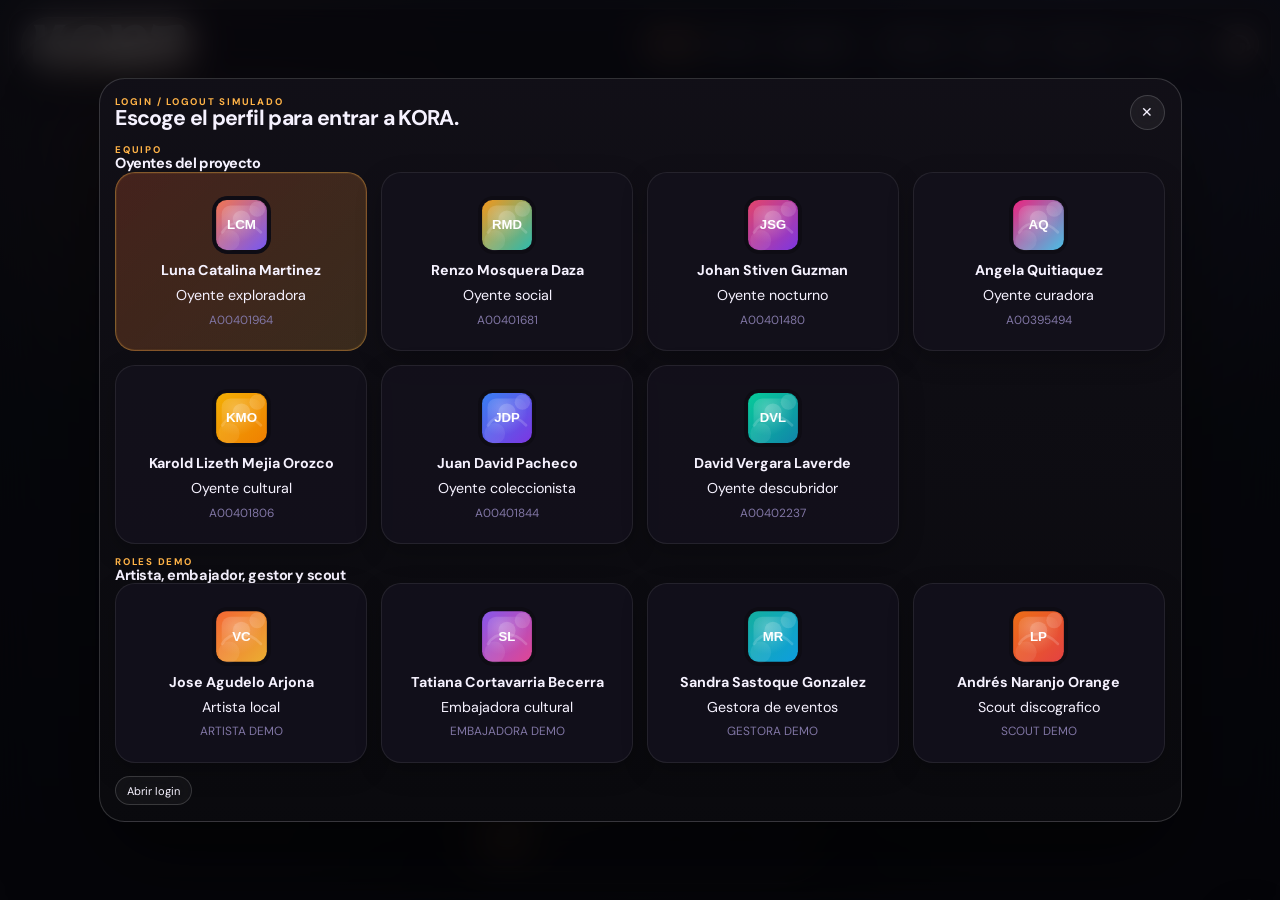
==== commit 1b10d3e0: "Add immersive mode functionality and enhance state management for profile handling" ====
--- a/index.html
+++ b/index.html
@@ -1,444 +1,465 @@
-    <!DOCTYPE html>
-    <html lang="es">
-    <head>
-        <meta charset="UTF-8">
-        <meta name="viewport" content="width=device-width, initial-scale=1.0">
-        <title>KORA · prototipo app demo</title>
-        <link rel="icon" href="assets/img/icono.svg" type="image/svg+xml">
-        <link rel="preconnect" href="https://fonts.googleapis.com">
-        <link rel="preconnect" href="https://fonts.gstatic.com" crossorigin>
-        <link href="https://fonts.googleapis.com/css2?family=Syne:wght@500;700;800&family=DM+Sans:wght@400;500;700&display=swap" rel="stylesheet">
-        <script>try{const raw=localStorage.getItem('kora-prototype-v3-state');const parsed=raw?JSON.parse(raw):null;document.documentElement.dataset.theme=parsed?.settings?.themeMode==='light'?'light':'dark';}catch(error){document.documentElement.dataset.theme='dark';}</script>
-        <link rel="stylesheet" href="assets/css/styles.css">
-    </head>
-    <body>
-    <div class="app-page">
-        <header class="shell-toolbar">
-            <div class="brand-lockup brand-lockup--shell" data-go-home tabindex="0" role="button" aria-label="Ir al inicio de KORA">
-          <span class="brand-word-wrap">
-            <img class="brand-word" src="assets/img/logo.svg" alt="KORA">
-          </span>
-            </div>
-            <div class="shell-actions">
-                <div class="device-switches" role="tablist" aria-label="Cambiar dispositivo">
-                    <button class="toolbar-btn is-active" type="button" data-device-option="phone">Celular</button>
-                    <button class="toolbar-btn" type="button" data-device-option="tablet">Tablet</button>
-                    <button class="toolbar-btn" type="button" data-device-option="desktop">Computador</button>
+<!DOCTYPE html>
+<html lang="es">
+<head>
+    <meta charset="UTF-8">
+    <meta name="viewport" content="width=device-width, initial-scale=1.0">
+    <title>KORA · prototipo app demo</title>
+    <link rel="icon" href="assets/img/icono.svg" type="image/svg+xml">
+    <link rel="preconnect" href="https://fonts.googleapis.com">
+    <link rel="preconnect" href="https://fonts.gstatic.com" crossorigin>
+    <link href="https://fonts.googleapis.com/css2?family=Syne:wght@500;700;800&family=DM+Sans:wght@400;500;700&display=swap" rel="stylesheet">
+    <script>try{const raw=localStorage.getItem('kora-prototype-v3-state');const parsed=raw?JSON.parse(raw):null;document.documentElement.dataset.theme=parsed?.settings?.themeMode==='light'?'light':'dark';document.documentElement.dataset.immersive=parsed?.immersive?'true':'false';}catch(error){document.documentElement.dataset.theme='dark';document.documentElement.dataset.immersive='false';}</script>
+    <link rel="stylesheet" href="assets/css/styles.css">
+</head>
+<body>
+<div class="app-page">
+    <header class="shell-toolbar">
+        <div class="brand-lockup brand-lockup--shell" data-go-home tabindex="0" role="button" aria-label="Ir al inicio de KORA">
+      <span class="brand-word-wrap">
+        <img class="brand-word" src="assets/img/logo.svg" alt="KORA">
+      </span>
+        </div>
+        <div class="shell-actions">
+            <div class="device-switches" role="tablist" aria-label="Cambiar dispositivo">
+                <button class="toolbar-btn is-active" type="button" data-device-option="phone">Celular</button>
+                <button class="toolbar-btn" type="button" data-device-option="tablet">Tablet</button>
+                <button class="toolbar-btn" type="button" data-device-option="desktop">Computador</button>
+            </div>
+            <div class="toolbar-utilities">
+                <button class="toolbar-btn" type="button" data-theme-toggle>Modo claro</button>
+                <button class="toolbar-btn" type="button" data-expand-toggle>Expandir</button>
+                <button class="toolbar-btn" type="button" data-open-login>Perfiles demo</button>
+                <button class="toolbar-btn" type="button" data-reset-state>Reiniciar</button>
+            </div>
+            <span class="brand-mark--shell" data-go-home tabindex="0" role="button" aria-label="Ir al inicio de KORA">
+                <img src="assets/img/icono.svg" alt="Marca KORA">
+            </span>
+        </div>
+    </header>
+
+    <main class="stage">
+        <section class="device-shell">
+            <div class="device-frame" data-device-frame="phone">
+                <div class="device-hardware">
+                    <div class="device-notch"></div>
+                    <div class="device-camera"></div>
+                    <div class="device-speaker"></div>
+                    <div class="device-tablet-bar"></div>
+                    <div class="device-led"></div>
                 </div>
-                <div class="toolbar-utilities">
-                    <button class="toolbar-btn" type="button" data-theme-toggle>Modo claro</button>
-                    <button class="toolbar-btn" type="button" data-open-login>Perfiles demo</button>
-                    <button class="toolbar-btn" type="button" data-reset-state>Reiniciar</button>
-                </div>
-                <span class="brand-mark--shell" data-go-home tabindex="0" role="button" aria-label="Ir al inicio de KORA">
-                    <img src="assets/img/icono.svg" alt="Marca KORA">
-                </span>
-            </div>
-        </header>
-    
-        <main class="stage">
-            <section class="device-shell">
-                <div class="device-frame" data-device-frame="phone">
-                    <div class="device-hardware">
-                        <div class="device-notch"></div>
-                        <div class="device-camera"></div>
-                        <div class="device-speaker"></div>
-                        <div class="device-tablet-bar"></div>
-                        <div class="device-led"></div>
-                    </div>
-    
-                    <div class="device-screen">
-                        <div class="app-surface" data-device-shell data-device="phone">
-                            <aside class="app-sidebar">
-                                <div class="sidebar-brand">
-                                    <div class="sidebar-brand-lockup" data-go-home tabindex="0" role="button" aria-label="Ir al inicio de KORA">
-                                        <img src="assets/img/icono.svg" alt="Marca KORA">
-                                    </div>
-                                    <button class="profile-chip" type="button" data-open-login>
-                                        <img src="assets/img/luna-catalina-martinez.svg" alt="Perfil" data-profile-avatar>
-                                        <div>
-                                            <strong data-profile-name>Luna Catalina Martinez</strong>
-                                            <span data-profile-role>Oyente exploradora</span>
-                                        </div>
-                                    </button>
-                                </div>
-    
-                                <nav class="sidebar-nav" aria-label="Secciones">
-                                    <button class="nav-link is-active" type="button" data-view-target="discover">Descubrir</button>
-                                    <button class="nav-link" type="button" data-view-target="player">Player</button>
-                                    <button class="nav-link" type="button" data-view-target="events">Eventos</button>
-                                    <button class="nav-link" type="button" data-view-target="community">Comunidad</button>
-                                    <button class="nav-link" type="button" data-view-target="profile">Perfil</button>
-                                </nav>
-    
-                                <div class="sidebar-stack">
-                                    <article class="panel-card compact-card">
-                                        <p class="eyebrow">Cuenta activa</p>
-                                        <strong data-profile-level>Nivel demo</strong>
+
+                <div class="device-screen">
+                    <div class="app-surface" data-device-shell data-device="phone">
+                        <aside class="app-sidebar">
+                            <div class="sidebar-brand">
+                                <div class="sidebar-brand-lockup" data-go-home tabindex="0" role="button" aria-label="Ir al inicio de KORA">
+                                    <img src="assets/img/icono.svg" alt="Marca KORA">
+                                </div>
+                                <button class="profile-chip" type="button" data-open-login>
+                                    <img src="assets/img/luna-catalina-martinez.svg" alt="Perfil" data-profile-avatar>
+                                    <div>
+                                        <strong data-profile-name>Luna Catalina Martinez</strong>
+                                        <span data-profile-role>Oyente exploradora</span>
+                                    </div>
+                                </button>
+                            </div>
+
+                            <nav class="sidebar-nav" aria-label="Secciones">
+                                <button class="nav-link is-active" type="button" data-view-target="discover">Descubrir</button>
+                                <button class="nav-link" type="button" data-view-target="player">Player</button>
+                                <button class="nav-link" type="button" data-view-target="events">Eventos</button>
+                                <button class="nav-link" type="button" data-view-target="community">Comunidad</button>
+                                <button class="nav-link" type="button" data-view-target="profile">Perfil</button>
+                            </nav>
+
+                            <div class="sidebar-stack">
+                                <article class="panel-card compact-card">
+                                    <p class="eyebrow">Cuenta activa</p>
+                                    <strong data-profile-level>Nivel demo</strong>
+                                    <div class="pill-row">
+                                        <span class="mini-pill">XP <strong data-profile-xp>0</strong></span>
+                                        <span class="mini-pill">Racha <strong data-profile-streak>0</strong></span>
+                                    </div>
+                                </article>
+                                <article class="panel-card compact-card">
+                                    <p class="eyebrow">Accesos</p>
+                                    <div class="sidebar-actions">
+                                        <button class="soft-btn" type="button" data-open-settings>Ajustes</button>
+                                        <button class="soft-btn" type="button" data-open-team>Equipo KORA</button>
+                                    </div>
+                                </article>
+                            </div>
+                        </aside>
+
+                        <div class="status-bar">
+                            <span data-live-time>00:00</span>
+                            <div class="status-icons">
+                                <span>5G</span>
+                                <span class="status-icon status-icon--signal"></span>
+                                <span class="status-icon"></span>
+                                <span class="status-icon status-icon--battery"></span>
+                            </div>
+                        </div>
+
+                        <header class="app-header">
+                            <div class="device-brandbar" data-go-home tabindex="0" role="button" aria-label="Ir al inicio de KORA">
+                                <img src="assets/img/icono.svg" alt="Marca KORA">
+                            </div>
+                            <div class="profile-main">
+                                <img src="assets/img/luna-catalina-martinez.svg" alt="Perfil" class="profile-main-avatar" data-profile-avatar>
+                                <div>
+                                    <p class="eyebrow">KORA demo</p>
+                                    <h1 class="app-title" data-profile-name>Luna Catalina Martinez</h1>
+                                    <p class="profile-sub" data-profile-role>Oyente exploradora</p>
+                                </div>
+                            </div>
+                            <div class="header-actions">
+                                <button class="icon-btn" type="button" aria-label="Cambiar tema" data-theme-toggle-icon>☀</button>
+                                <button class="icon-btn" type="button" aria-label="Expandir interfaz" title="Expandir" data-expand-toggle-icon>⤢</button>
+                                <button class="icon-btn" type="button" aria-label="Abrir ajustes" data-open-settings>⚙</button>
+                            </div>
+                        </header>
+
+                        <section class="app-main content-scroll">
+                            <section class="view is-active" data-view="discover">
+                                <article class="hero-card" data-featured-card></article>
+                                <article class="panel-card role-demo-spotlight hidden" data-role-demo-spotlight></article>
+
+                                <div class="section-head">
+                                    <div>
+                                        <p class="eyebrow">Capsulas</p>
+                                        <h2 class="section-title">Descubrir con contexto</h2>
+                                    </div>
+                                    <button class="soft-btn small-btn" type="button" data-cycle-capsules>Siguiente</button>
+                                </div>
+                                <div class="capsule-feed" data-capsule-feed></div>
+
+                                <div class="dual-grid">
+                                    <article class="panel-card">
+                                        <div class="panel-head">
+                                            <strong>Tablero de hallazgos</strong>
+                                            <span class="mini-pill" data-saved-count>0</span>
+                                        </div>
+                                        <div class="stack-list" data-saved-board></div>
+                                    </article>
+                                    <article class="panel-card">
+                                        <div class="panel-head">
+                                            <strong>Etiquetas culturales</strong>
+                                            <span class="mini-pill">curaduria local</span>
+                                        </div>
+                                        <div class="tag-cloud" data-discover-tags></div>
+                                        <p class="helper-copy">Las cápsulas priorizan identidad local, validación rápida y contexto cultural.</p>
+                                    </article>
+                                </div>
+                            </section>
+
+                            <section class="view" data-view="player">
+                                <article class="player-card">
+                                    <img class="player-cover" src="assets/img/cover-valentina-cruz.svg" alt="Cover" data-player-cover>
+                                    <div class="player-meta">
+                                        <p class="eyebrow">Capsula activa</p>
+                                        <h2 data-player-track>Rio de Fuego</h2>
+                                        <p data-player-name>Valentina Cruz · R&B afrolatino</p>
+                                        <p class="player-story" data-player-story></p>
                                         <div class="pill-row">
-                                            <span class="mini-pill">XP <strong data-profile-xp>0</strong></span>
-                                            <span class="mini-pill">Racha <strong data-profile-streak>0</strong></span>
-                                        </div>
-                                    </article>
-                                    <article class="panel-card compact-card">
-                                        <p class="eyebrow">Accesos</p>
-                                        <div class="sidebar-actions">
-                                            <button class="soft-btn" type="button" data-open-settings>Ajustes</button>
-                                            <button class="soft-btn" type="button" data-open-team>Equipo KORA</button>
-                                        </div>
-                                    </article>
-                                </div>
-                            </aside>
-    
-                            <div class="status-bar">
-                                <span data-live-time>00:00</span>
-                                <div class="status-icons">
-                                    <span>5G</span>
-                                    <span class="status-icon status-icon--signal"></span>
-                                    <span class="status-icon"></span>
-                                    <span class="status-icon status-icon--battery"></span>
-                                </div>
-                            </div>
-    
-                            <header class="app-header">
-                                <div class="device-brandbar" data-go-home tabindex="0" role="button" aria-label="Ir al inicio de KORA">
-                                    <img src="assets/img/icono.svg" alt="Marca KORA">
-                                </div>
-                                <div class="profile-main">
-                                    <img src="assets/img/luna-catalina-martinez.svg" alt="Perfil" class="profile-main-avatar" data-profile-avatar>
-                                    <div>
-                                        <p class="eyebrow">KORA demo</p>
-                                        <h1 class="app-title" data-profile-name>Luna Catalina Martinez</h1>
-                                        <p class="profile-sub" data-profile-role>Oyente exploradora</p>
-                                    </div>
-                                </div>
-                                <div class="header-actions">
-                                    <button class="icon-btn" type="button" aria-label="Cambiar tema" data-theme-toggle-icon>☀</button>
-                                    <button class="icon-btn" type="button" aria-label="Abrir ajustes" data-open-settings>⚙</button>
-                                </div>
-                            </header>
-    
-                            <section class="app-main content-scroll">
-                                <section class="view is-active" data-view="discover">
-                                    <article class="hero-card" data-featured-card></article>
-                                    <article class="panel-card role-demo-spotlight hidden" data-role-demo-spotlight></article>
-    
-                                    <div class="section-head">
-                                        <div>
-                                            <p class="eyebrow">Capsulas</p>
-                                            <h2 class="section-title">Descubrir con contexto</h2>
-                                        </div>
-                                        <button class="soft-btn small-btn" type="button" data-cycle-capsules>Siguiente</button>
-                                    </div>
-                                    <div class="capsule-feed" data-capsule-feed></div>
-    
-                                    <div class="dual-grid">
-                                        <article class="panel-card">
-                                            <div class="panel-head">
-                                                <strong>Tablero de hallazgos</strong>
-                                                <span class="mini-pill" data-saved-count>0</span>
-                                            </div>
-                                            <div class="stack-list" data-saved-board></div>
-                                        </article>
-                                        <article class="panel-card">
-                                            <div class="panel-head">
-                                                <strong>Etiquetas culturales</strong>
-                                                <span class="mini-pill">curaduria local</span>
-                                            </div>
-                                            <div class="tag-cloud" data-discover-tags></div>
-                                            <p class="helper-copy">Las cápsulas priorizan identidad local, validación rápida y contexto cultural.</p>
-                                        </article>
-                                    </div>
-                                </section>
-    
-                                <section class="view" data-view="player">
-                                    <article class="player-card">
-                                        <img class="player-cover" src="assets/img/cover-valentina-cruz.svg" alt="Cover" data-player-cover>
-                                        <div class="player-meta">
-                                            <p class="eyebrow">Capsula activa</p>
-                                            <h2 data-player-track>Rio de Fuego</h2>
-                                            <p data-player-name>Valentina Cruz · R&B afrolatino</p>
-                                            <p class="player-story" data-player-story></p>
-                                            <div class="pill-row">
-                                                <span class="mini-pill" data-player-duration>0:30</span>
-                                                <span class="mini-pill" data-player-match>94% match</span>
-                                                <button class="mini-pill interactive-pill" type="button" data-toggle-preview>Modo 30s</button>
-                                            </div>
-                                        </div>
-                                    </article>
-    
-                                    <article class="panel-card">
-                                        <div class="audio-progress-wrap">
-                                            <input type="range" min="0" max="30" step="0.1" value="0" data-player-range>
-                                            <div class="player-times">
-                                                <span data-player-current>0:00</span>
-                                                <span data-player-total>0:30</span>
-                                            </div>
-                                        </div>
-                                        <div class="player-controls">
-                                            <button class="icon-btn big-icon" type="button" data-player-prev aria-label="Anterior">⟨</button>
-                                            <button class="primary-btn player-toggle" type="button" data-player-toggle>Reproducir</button>
-                                            <button class="icon-btn big-icon" type="button" data-player-next aria-label="Siguiente">⟩</button>
-                                        </div>
-                                        <div class="player-actions">
-                                            <button class="soft-btn" type="button" data-player-like>Like</button>
-                                            <button class="soft-btn" type="button" data-player-save>Guardar</button>
-                                            <button class="soft-btn" type="button" data-player-share>Compartir</button>
-                                        </div>
-                                    </article>
-    
-                                    <div class="dual-grid">
-                                        <article class="panel-card">
-                                            <div class="panel-head">
-                                                <strong>Cola demo</strong>
-                                                <span class="mini-pill">audio real</span>
-                                            </div>
-                                            <div class="queue-list" data-player-queue></div>
-                                        </article>
-                                        <article class="panel-card">
-                                            <div class="panel-head">
-                                                <strong>Lectura rapida</strong>
-                                                <span class="mini-pill">barrio / escena / idioma</span>
-                                            </div>
-                                            <div class="insight-stack" data-player-insights></div>
-                                        </article>
-                                    </div>
-    
-                                    <div class="dual-grid dual-grid--reviews">
-                                        <article class="panel-card">
-                                            <div class="panel-head">
-                                                <strong>Reseñas y cápsulas</strong>
-                                                <span class="mini-pill" data-review-summary-count>0 reseñas</span>
-                                            </div>
-                                            <div class="review-summary" data-player-review-summary></div>
-                                            <form class="review-form" data-review-form></form>
-                                        </article>
-                                        <article class="panel-card">
-                                            <div class="panel-head">
-                                                <strong>Comunidad</strong>
-                                                <span class="mini-pill" data-review-average>Sin rating</span>
-                                            </div>
-                                            <div class="review-list" data-review-list></div>
-                                        </article>
-                                    </div>
-                                </section>
-    
-                                <section class="view" data-view="events">
-                                    <div class="dual-grid dual-grid--events">
-                                        <article class="map-card panel-card">
-                                            <div class="panel-head">
-                                                <strong>Mapa de eventos</strong>
-                                                <span class="mini-pill">sin GPS real</span>
-                                            </div>
-                                            <div class="map-surface" data-event-map></div>
-                                        </article>
-                                        <article class="panel-card" data-event-preview></article>
-                                    </div>
-    
-                                    <article class="panel-card">
-                                        <div class="panel-head">
-                                            <strong>Ruta territorial</strong>
-                                            <span class="mini-pill" data-event-count>0 eventos</span>
-                                        </div>
-                                        <div class="events-grid" data-events-list></div>
-                                    </article>
-                                </section>
-    
-                                <section class="view" data-view="community">
-                                    <div class="dual-grid dual-grid--community">
-                                        <article class="panel-card" data-playlist-card></article>
-                                        <article class="panel-card">
-                                            <div class="panel-head">
-                                                <strong>Compartir cápsula</strong>
-                                                <span class="mini-pill">⇧</span>
-                                            </div>
-                                            <div class="share-grid" data-share-grid></div>
-                                            <div class="community-actions">
-                                                <button class="primary-btn" type="button" data-add-playlist>Aportar a playlist</button>
-                                                <button class="soft-btn" type="button" data-open-team>Ver equipo</button>
-                                            </div>
-                                        </article>
-                                    </div>
-    
-                                    <div class="dual-grid">
-                                        <article class="panel-card">
-                                            <div class="panel-head">
-                                                <strong>Ranking de usuarios</strong>
-                                                <span class="mini-pill">gamificacion</span>
-                                            </div>
-                                            <div class="stack-list" data-user-leaderboard></div>
-                                        </article>
-                                        <article class="panel-card">
-                                            <div class="panel-head">
-                                                <strong>Ranking de artistas</strong>
-                                                <span class="mini-pill">visibilidad local</span>
-                                            </div>
-                                            <div class="stack-list" data-artist-leaderboard></div>
-                                        </article>
-                                    </div>
-                                </section>
-    
-                                <section class="view" data-view="profile">
-                                    <article class="panel-card role-demo-workspace hidden" data-role-demo-workspace></article>
-    
-                                    <div class="dual-grid dual-grid--profile">
-                                        <article class="panel-card" data-profile-overview></article>
-                                        <article class="panel-card">
-                                            <div class="panel-head">
-                                                <strong>Sellos y logros</strong>
-                                                <span class="mini-pill">pasaporte</span>
-                                            </div>
-                                            <div class="stamp-grid" data-stamps-grid-main></div>
-                                            <button class="soft-btn full-btn" type="button" data-open-team>Equipo KORA</button>
-                                        </article>
-                                    </div>
-    
-                                    <div class="dual-grid">
-                                        <article class="panel-card">
-                                            <div class="panel-head">
-                                                <strong>Mis favoritos</strong>
-                                                <span class="mini-pill">guardados</span>
-                                            </div>
-                                            <div class="favorites-grid" data-favorite-list></div>
-                                        </article>
-                                        <article class="panel-card">
-                                            <div class="panel-head">
-                                                <strong>Badges activos</strong>
-                                                <span class="mini-pill">perfil</span>
-                                            </div>
-                                            <div class="tag-cloud" data-badge-list></div>
-                                            <div class="profile-actions">
-                                                <button class="soft-btn" type="button" data-open-settings>Editar ajustes</button>
-                                                <button class="soft-btn" type="button" data-open-login>Cambiar perfil</button>
-                                            </div>
-                                        </article>
-                                    </div>
-                                </section>
+                                            <span class="mini-pill" data-player-duration>2:00</span>
+                                            <span class="mini-pill" data-player-match>94% match</span>
+                                            <button class="mini-pill interactive-pill" type="button" data-toggle-preview>Full demo</button>
+                                        </div>
+                                    </div>
+                                </article>
+
+                                <article class="panel-card">
+                                    <div class="audio-progress-wrap">
+                                        <input type="range" min="0" max="120" step="0.1" value="0" data-player-range>
+                                        <div class="player-times">
+                                            <span data-player-current>0:00</span>
+                                            <span data-player-total>2:00</span>
+                                        </div>
+                                    </div>
+                                    <div class="player-controls">
+                                        <button class="icon-btn big-icon" type="button" data-player-prev aria-label="Anterior">⟨</button>
+                                        <button class="primary-btn player-toggle" type="button" data-player-toggle>Reproducir</button>
+                                        <button class="icon-btn big-icon" type="button" data-player-next aria-label="Siguiente">⟩</button>
+                                    </div>
+                                    <div class="player-actions">
+                                        <button class="soft-btn" type="button" data-player-like>Like</button>
+                                        <button class="soft-btn" type="button" data-player-save>Guardar</button>
+                                        <button class="soft-btn" type="button" data-player-share>Compartir</button>
+                                    </div>
+                                </article>
+
+                                <div class="dual-grid">
+                                    <article class="panel-card">
+                                        <div class="panel-head">
+                                            <strong>Cola demo</strong>
+                                            <span class="mini-pill">audio real</span>
+                                        </div>
+                                        <div class="queue-list" data-player-queue></div>
+                                    </article>
+                                    <article class="panel-card">
+                                        <div class="panel-head">
+                                            <strong>Lectura rapida</strong>
+                                            <span class="mini-pill">barrio / escena / idioma</span>
+                                        </div>
+                                        <div class="insight-stack" data-player-insights></div>
+                                    </article>
+                                </div>
+
+                                <div class="dual-grid dual-grid--reviews">
+                                    <article class="panel-card">
+                                        <div class="panel-head">
+                                            <strong>Reseñas y cápsulas</strong>
+                                            <span class="mini-pill" data-review-summary-count>0 reseñas</span>
+                                        </div>
+                                        <div class="review-summary" data-player-review-summary></div>
+                                        <form class="review-form" data-review-form></form>
+                                    </article>
+                                    <article class="panel-card">
+                                        <div class="panel-head">
+                                            <strong>Comunidad</strong>
+                                            <span class="mini-pill" data-review-average>Sin rating</span>
+                                        </div>
+                                        <div class="review-list" data-review-list></div>
+                                    </article>
+                                </div>
                             </section>
-    
-                            <aside class="app-rail content-scroll">
-                                <article class="panel-card" data-now-playing-card></article>
+
+                            <section class="view" data-view="events">
+                                <div class="dual-grid dual-grid--events">
+                                    <article class="map-card panel-card">
+                                        <div class="panel-head">
+                                            <strong>Mapa de eventos</strong>
+                                            <span class="mini-pill">sin GPS real</span>
+                                        </div>
+                                        <div class="map-surface" data-event-map></div>
+                                    </article>
+                                    <article class="panel-card" data-event-preview></article>
+                                </div>
+
                                 <article class="panel-card">
                                     <div class="panel-head">
-                                        <strong>Misiones</strong>
-                                        <span class="mini-pill">objetivos</span>
-                                    </div>
-                                    <div class="missions-list" data-missions-list></div>
+                                        <strong>Ruta territorial</strong>
+                                        <span class="mini-pill" data-event-count>0 eventos</span>
+                                    </div>
+                                    <div class="events-grid" data-events-list></div>
                                 </article>
-                                <article class="panel-card">
-                                    <div class="panel-head">
-                                        <strong>Pasaporte cultural</strong>
-                                        <span class="mini-pill">sellos</span>
-                                    </div>
-                                    <div class="stamp-grid" data-stamps-grid-rail></div>
-                                </article>
-                            </aside>
-    
-                            <nav class="bottom-nav" aria-label="Navegacion movil">
-                                <button class="is-active" type="button" data-view-target="discover">Inicio</button>
-                                <button type="button" data-view-target="player">Player</button>
-                                <button type="button" data-view-target="events">Eventos</button>
-                                <button type="button" data-view-target="community">Comunidad</button>
-                                <button type="button" data-view-target="profile">Perfil</button>
-                            </nav>
-                        </div>
+                            </section>
+
+                            <section class="view" data-view="community">
+                                <div class="dual-grid dual-grid--community">
+                                    <article class="panel-card" data-playlist-card></article>
+                                    <article class="panel-card panel-card--share">
+                                        <details class="community-share-disclosure" data-community-share-details>
+                                            <summary class="panel-head community-share-summary">
+                                                <strong>Compartir cápsula</strong>
+                                                <span class="community-share-summary-actions">
+                                                    <span class="mini-pill community-share-state community-share-state--closed">Expandir</span>
+                                                    <span class="mini-pill community-share-state community-share-state--open">Ocultar</span>
+                                                </span>
+                                            </summary>
+                                            <div class="community-share-panel">
+                                                <div class="share-grid" data-share-grid></div>
+                                                <div class="community-actions">
+                                                    <button class="primary-btn" type="button" data-add-playlist>Aportar a playlist</button>
+                                                    <button class="soft-btn" type="button" data-open-team>Ver equipo</button>
+                                                </div>
+                                            </div>
+                                        </details>
+                                    </article>
+                                </div>
+
+                                <div class="dual-grid">
+                                    <article class="panel-card">
+                                        <div class="panel-head">
+                                            <strong>Ranking de usuarios</strong>
+                                            <span class="mini-pill">gamificacion</span>
+                                        </div>
+                                        <div class="stack-list" data-user-leaderboard></div>
+                                    </article>
+                                    <article class="panel-card">
+                                        <div class="panel-head">
+                                            <strong>Ranking de artistas</strong>
+                                            <span class="mini-pill">visibilidad local</span>
+                                        </div>
+                                        <div class="stack-list" data-artist-leaderboard></div>
+                                    </article>
+                                </div>
+                            </section>
+
+                            <section class="view" data-view="profile">
+                                <article class="panel-card role-demo-workspace hidden" data-role-demo-workspace></article>
+
+                                <div class="dual-grid dual-grid--profile">
+                                    <article class="panel-card" data-profile-overview></article>
+                                    <article class="panel-card">
+                                        <div class="panel-head">
+                                            <strong>Sellos y logros</strong>
+                                            <span class="mini-pill">pasaporte</span>
+                                        </div>
+                                        <div class="stamp-grid" data-stamps-grid-main></div>
+                                        <button class="soft-btn full-btn" type="button" data-open-team>Equipo KORA</button>
+                                    </article>
+                                </div>
+
+                                <div class="dual-grid">
+                                    <article class="panel-card">
+                                        <div class="panel-head">
+                                            <strong>Mis favoritos</strong>
+                                            <span class="mini-pill">guardados</span>
+                                        </div>
+                                        <div class="favorites-grid" data-favorite-list></div>
+                                    </article>
+                                    <article class="panel-card">
+                                        <div class="panel-head">
+                                            <strong>Badges activos</strong>
+                                            <span class="mini-pill">perfil</span>
+                                        </div>
+                                        <div class="tag-cloud" data-badge-list></div>
+                                        <div class="profile-actions">
+                                            <button class="soft-btn" type="button" data-open-settings>Editar ajustes</button>
+                                            <button class="soft-btn" type="button" data-open-login>Cambiar perfil</button>
+                                        </div>
+                                    </article>
+                                </div>
+                            </section>
+                        </section>
+
+                        <aside class="app-rail content-scroll">
+                            <article class="panel-card" data-now-playing-card></article>
+                            <article class="panel-card">
+                                <div class="panel-head">
+                                    <strong>Misiones</strong>
+                                    <span class="mini-pill">objetivos</span>
+                                </div>
+                                <div class="missions-list" data-missions-list></div>
+                            </article>
+                            <article class="panel-card">
+                                <div class="panel-head">
+                                    <strong>Pasaporte cultural</strong>
+                                    <span class="mini-pill">sellos</span>
+                                </div>
+                                <div class="stamp-grid" data-stamps-grid-rail></div>
+                            </article>
+                        </aside>
+
+                        <nav class="bottom-nav" aria-label="Navegacion movil">
+                            <button class="is-active" type="button" data-view-target="discover" aria-label="Inicio" title="Inicio">
+                                <svg viewBox="0 0 24 24" aria-hidden="true"><path d="M3 10.5 12 3l9 7.5"></path><path d="M5.5 9.5V21h13V9.5"></path><path d="M9.5 21v-6h5v6"></path></svg>
+                            </button>
+                            <button type="button" data-view-target="player" aria-label="Player" title="Player">
+                                <svg viewBox="0 0 24 24" aria-hidden="true"><circle cx="12" cy="12" r="9"></circle><path d="m10 8 6 4-6 4z"></path></svg>
+                            </button>
+                            <button type="button" data-view-target="events" aria-label="Eventos" title="Eventos">
+                                <svg viewBox="0 0 24 24" aria-hidden="true"><rect x="4" y="5" width="16" height="15" rx="3"></rect><path d="M8 3v4"></path><path d="M16 3v4"></path><path d="M4 10h16"></path></svg>
+                            </button>
+                            <button type="button" data-view-target="community" aria-label="Comunidad" title="Comunidad">
+                                <svg viewBox="0 0 24 24" aria-hidden="true"><path d="M16 21v-2a4 4 0 0 0-4-4H7a4 4 0 0 0-4 4v2"></path><circle cx="9.5" cy="8" r="3"></circle><path d="M21 21v-2a4 4 0 0 0-3-3.87"></path><path d="M15 5.13a3 3 0 0 1 0 5.74"></path></svg>
+                            </button>
+                            <button type="button" data-view-target="profile" aria-label="Perfil" title="Perfil">
+                                <svg viewBox="0 0 24 24" aria-hidden="true"><path d="M20 21a8 8 0 0 0-16 0"></path><circle cx="12" cy="8" r="4"></circle></svg>
+                            </button>
+                        </nav>
                     </div>
                 </div>
-            </section>
-        </main>
-    </div>
-    
-    <div class="overlay" data-login-overlay>
-        <div class="overlay-card overlay-card--wide">
-            <div class="overlay-head">
-                <div>
-                    <p class="eyebrow">Login / logout simulado</p>
-                    <h2>Escoge el perfil para entrar a KORA.</h2>
-                </div>
-                <button class="icon-btn" type="button" data-close-login>✕</button>
-            </div>
-            <div class="overlay-sections">
-                <section>
-                    <div class="section-head simple-head">
-                        <div>
-                            <p class="eyebrow">Equipo</p>
-                            <h3 class="section-title small-title">Oyentes del proyecto</h3>
-                        </div>
-                    </div>
-                    <div class="profile-grid" data-team-profiles></div>
-                </section>
-                <section>
-                    <div class="section-head simple-head">
-                        <div>
-                            <p class="eyebrow">Roles demo</p>
-                            <h3 class="section-title small-title">Artista, embajador, gestor y scout</h3>
-                        </div>
-                    </div>
-                    <div class="profile-grid" data-role-profiles></div>
-                </section>
-            </div>
-            <div class="overlay-actions">
-                <button class="soft-btn" type="button" data-go-login-page>Abrir login</button>
-            </div>
-        </div>
-    </div>
-    
-    <div class="overlay" data-settings-overlay>
-        <div class="overlay-card">
-            <div class="overlay-head">
-                <div>
-                    <p class="eyebrow">Ajustes</p>
-                    <h2>Configuración de la demo.</h2>
-                </div>
-                <button class="icon-btn" type="button" data-close-settings>✕</button>
-            </div>
-            <div class="settings-stack" data-settings-content></div>
-            <div class="overlay-actions">
-                <button class="soft-btn" type="button" data-open-login>Cambiar perfil</button>
-                <button class="danger-btn" type="button" data-logout>Logout</button>
-            </div>
-        </div>
-    </div>
-    
-    <div class="overlay" data-team-overlay>
-        <div class="overlay-card">
-            <div class="overlay-head">
-                <div>
-                    <p class="eyebrow">Equipo KORA</p>
-                    <h2>Equipo de desarrollo.</h2>
-                </div>
-                <button class="icon-btn" type="button" data-close-team>✕</button>
-            </div>
-            <div class="team-modal-grid" data-team-modal-grid></div>
-        </div>
-    </div>
-    
-    <div class="overlay" data-scanner-overlay>
-        <div class="overlay-card">
-            <div class="overlay-head">
-                <div>
-                    <p class="eyebrow">Check-in QR</p>
-                    <h2 data-scanner-title>Escanear evento</h2>
-                </div>
-                <button class="icon-btn" type="button" data-close-scanner>✕</button>
-            </div>
-            <div class="scanner-layout">
-                <img class="scanner-poster" src="assets/img/poster-festival-centro.svg" alt="Poster del evento" data-scanner-poster>
-                <div class="scanner-side">
-                    <img class="scanner-qr" src="assets/img/qr-festival-centro.svg" alt="QR del evento" data-scanner-qr>
-                    <p class="helper-copy" data-scanner-copy>Escanea o usa la simulación para reclamar tu sello y XP.</p>
-                    <div class="overlay-actions overlay-actions--column">
-                        <button class="primary-btn" type="button" data-simulate-checkin>Simular escaneo</button>
-                        <a class="soft-btn link-btn" href="qr-checkin.html?event=festival-centro" target="_blank" rel="noopener" data-open-qr-page>Abrir QR full page</a>
+            </div>
+        </section>
+    </main>
+</div>
+
+<div class="overlay" data-login-overlay>
+    <div class="overlay-card overlay-card--wide">
+        <div class="overlay-head">
+            <div>
+                <p class="eyebrow">Login / logout simulado</p>
+                <h2>Escoge el perfil para entrar a KORA.</h2>
+            </div>
+            <button class="icon-btn" type="button" data-close-login>✕</button>
+        </div>
+        <div class="overlay-sections">
+            <section>
+                <div class="section-head simple-head">
+                    <div>
+                        <p class="eyebrow">Equipo</p>
+                        <h3 class="section-title small-title">Oyentes del proyecto</h3>
                     </div>
                 </div>
-            </div>
+                <div class="profile-grid" data-team-profiles></div>
+            </section>
+            <section>
+                <div class="section-head simple-head">
+                    <div>
+                        <p class="eyebrow">Roles demo</p>
+                        <h3 class="section-title small-title">Artista, embajador, gestor y scout</h3>
+                    </div>
+                </div>
+                <div class="profile-grid" data-role-profiles></div>
+            </section>
+        </div>
+        <div class="overlay-actions">
+            <button class="soft-btn" type="button" data-go-login-page>Abrir login</button>
         </div>
     </div>
-    
-    <div class="toast" data-toast aria-live="polite"></div>
-    
-    <script src="assets/data/data.js"></script>
-    <script type="module" src="assets/js/app.js"></script>
-    </body>
-    </html>+</div>
+
+<div class="overlay" data-settings-overlay>
+    <div class="overlay-card">
+        <div class="overlay-head">
+            <div>
+                <p class="eyebrow">Ajustes</p>
+                <h2>Configuración de la demo.</h2>
+            </div>
+            <button class="icon-btn" type="button" data-close-settings>✕</button>
+        </div>
+        <div class="settings-stack" data-settings-content></div>
+        <div class="overlay-actions">
+            <button class="soft-btn" type="button" data-open-login>Cambiar perfil</button>
+            <button class="danger-btn" type="button" data-logout>Logout</button>
+        </div>
+    </div>
+</div>
+
+<div class="overlay" data-team-overlay>
+    <div class="overlay-card">
+        <div class="overlay-head">
+            <div>
+                <p class="eyebrow">Equipo KORA</p>
+                <h2>Equipo de desarrollo.</h2>
+            </div>
+            <button class="icon-btn" type="button" data-close-team>✕</button>
+        </div>
+        <div class="team-modal-grid" data-team-modal-grid></div>
+    </div>
+</div>
+
+<div class="overlay" data-scanner-overlay>
+    <div class="overlay-card">
+        <div class="overlay-head">
+            <div>
+                <p class="eyebrow">Check-in QR</p>
+                <h2 data-scanner-title>Escanear evento</h2>
+            </div>
+            <button class="icon-btn" type="button" data-close-scanner>✕</button>
+        </div>
+        <div class="scanner-layout">
+            <img class="scanner-poster" src="assets/img/poster-festival-centro.svg" alt="Poster del evento" data-scanner-poster>
+            <div class="scanner-side">
+                <img class="scanner-qr" src="assets/img/qr-festival-centro.svg" alt="QR del evento" data-scanner-qr>
+                <p class="helper-copy" data-scanner-copy>Escanea o usa la simulación para reclamar tu sello y XP.</p>
+                <div class="overlay-actions overlay-actions--column">
+                    <button class="primary-btn" type="button" data-simulate-checkin>Simular escaneo</button>
+                    <a class="soft-btn link-btn" href="qr-checkin.html?event=festival-centro" target="_blank" rel="noopener" data-open-qr-page>Abrir QR full page</a>
+                </div>
+            </div>
+        </div>
+    </div>
+</div>
+
+<div class="toast" data-toast aria-live="polite"></div>
+
+<script src="assets/data/data.js"></script>
+<script type="module" src="assets/js/app.js"></script>
+</body>
+</html>
+
+
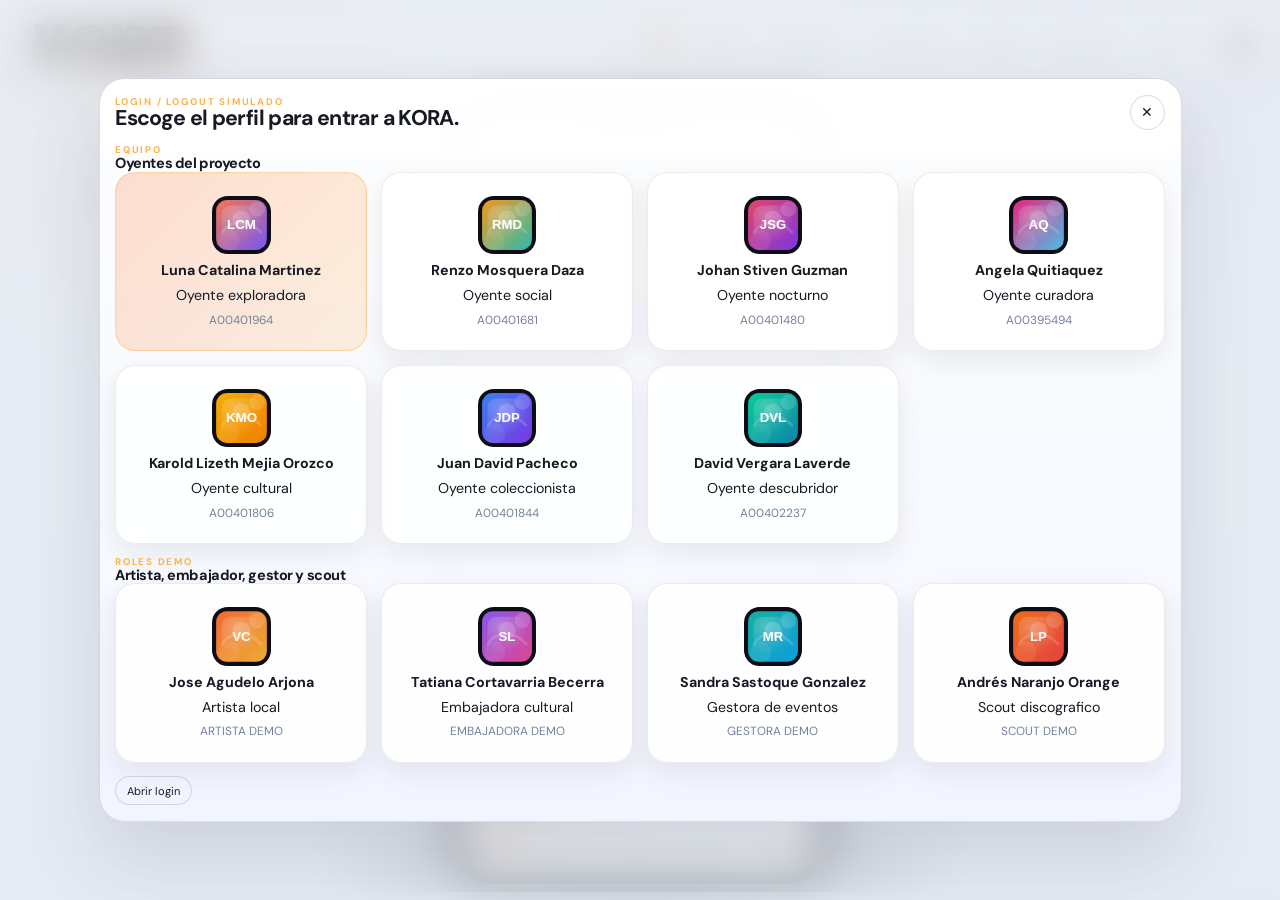
==== commit 95f76794: "Fix theme mode logic in state management and update default theme to light" ====
--- a/index.html
+++ b/index.html
@@ -1,465 +1,468 @@
-<!DOCTYPE html>
-<html lang="es">
-<head>
-    <meta charset="UTF-8">
-    <meta name="viewport" content="width=device-width, initial-scale=1.0">
-    <title>KORA · prototipo app demo</title>
-    <link rel="icon" href="assets/img/icono.svg" type="image/svg+xml">
-    <link rel="preconnect" href="https://fonts.googleapis.com">
-    <link rel="preconnect" href="https://fonts.gstatic.com" crossorigin>
-    <link href="https://fonts.googleapis.com/css2?family=Syne:wght@500;700;800&family=DM+Sans:wght@400;500;700&display=swap" rel="stylesheet">
-    <script>try{const raw=localStorage.getItem('kora-prototype-v3-state');const parsed=raw?JSON.parse(raw):null;document.documentElement.dataset.theme=parsed?.settings?.themeMode==='light'?'light':'dark';document.documentElement.dataset.immersive=parsed?.immersive?'true':'false';}catch(error){document.documentElement.dataset.theme='dark';document.documentElement.dataset.immersive='false';}</script>
-    <link rel="stylesheet" href="assets/css/styles.css">
-</head>
-<body>
-<div class="app-page">
-    <header class="shell-toolbar">
-        <div class="brand-lockup brand-lockup--shell" data-go-home tabindex="0" role="button" aria-label="Ir al inicio de KORA">
-      <span class="brand-word-wrap">
-        <img class="brand-word" src="assets/img/logo.svg" alt="KORA">
-      </span>
-        </div>
-        <div class="shell-actions">
-            <div class="device-switches" role="tablist" aria-label="Cambiar dispositivo">
-                <button class="toolbar-btn is-active" type="button" data-device-option="phone">Celular</button>
-                <button class="toolbar-btn" type="button" data-device-option="tablet">Tablet</button>
-                <button class="toolbar-btn" type="button" data-device-option="desktop">Computador</button>
-            </div>
-            <div class="toolbar-utilities">
-                <button class="toolbar-btn" type="button" data-theme-toggle>Modo claro</button>
-                <button class="toolbar-btn" type="button" data-expand-toggle>Expandir</button>
-                <button class="toolbar-btn" type="button" data-open-login>Perfiles demo</button>
-                <button class="toolbar-btn" type="button" data-reset-state>Reiniciar</button>
-            </div>
-            <span class="brand-mark--shell" data-go-home tabindex="0" role="button" aria-label="Ir al inicio de KORA">
-                <img src="assets/img/icono.svg" alt="Marca KORA">
-            </span>
-        </div>
-    </header>
-
-    <main class="stage">
-        <section class="device-shell">
-            <div class="device-frame" data-device-frame="phone">
-                <div class="device-hardware">
-                    <div class="device-notch"></div>
-                    <div class="device-camera"></div>
-                    <div class="device-speaker"></div>
-                    <div class="device-tablet-bar"></div>
-                    <div class="device-led"></div>
-                </div>
-
-                <div class="device-screen">
-                    <div class="app-surface" data-device-shell data-device="phone">
-                        <aside class="app-sidebar">
-                            <div class="sidebar-brand">
-                                <div class="sidebar-brand-lockup" data-go-home tabindex="0" role="button" aria-label="Ir al inicio de KORA">
+    <!DOCTYPE html>
+    <html lang="es">
+    <head>
+        <meta charset="UTF-8">
+        <meta name="viewport" content="width=device-width, initial-scale=1.0">
+        <title>KORA · prototipo app demo</title>
+        <link rel="icon" href="assets/img/icono.svg" type="image/svg+xml">
+        <link rel="preconnect" href="https://fonts.googleapis.com">
+        <link rel="preconnect" href="https://fonts.gstatic.com" crossorigin>
+        <link href="https://fonts.googleapis.com/css2?family=Syne:wght@500;700;800&family=DM+Sans:wght@400;500;700&display=swap" rel="stylesheet">
+        <script>try{const raw=localStorage.getItem('kora-prototype-v3-state');const parsed=raw?JSON.parse(raw):null;document.documentElement.dataset.theme=parsed?.settings?.themeMode==='dark'?'dark':'light';document.documentElement.dataset.immersive=parsed?.immersive?'true':'false';}catch(error){document.documentElement.dataset.theme='light';document.documentElement.dataset.immersive='false';}</script>
+        <link rel="stylesheet" href="assets/css/styles.css">
+    </head>
+    <body>
+    <div class="app-page">
+        <header class="shell-toolbar">
+            <div class="brand-lockup brand-lockup--shell" data-go-home tabindex="0" role="button" aria-label="Ir al inicio de KORA">
+          <span class="brand-word-wrap">
+            <img class="brand-word" src="assets/img/logo.svg" alt="KORA">
+          </span>
+            </div>
+            <div class="shell-actions">
+                <div class="device-switches" role="tablist" aria-label="Cambiar dispositivo">
+                    <button class="toolbar-btn is-active" type="button" data-device-option="phone">Celular</button>
+                    <button class="toolbar-btn" type="button" data-device-option="tablet">Tablet</button>
+                    <button class="toolbar-btn" type="button" data-device-option="desktop">Computador</button>
+                </div>
+                <div class="toolbar-utilities">
+                    <button class="toolbar-btn" type="button" data-theme-toggle>Modo oscuro</button>
+                    <button class="toolbar-btn" type="button" data-expand-toggle>Expandir</button>
+                    <button class="toolbar-btn" type="button" data-open-login>Perfiles demo</button>
+                    <button class="toolbar-btn" type="button" data-reset-state>Reiniciar</button>
+                </div>
+                <span class="brand-mark--shell" data-go-home tabindex="0" role="button" aria-label="Ir al inicio de KORA">
+                    <img src="assets/img/icono.svg" alt="Marca KORA">
+                </span>
+            </div>
+        </header>
+    
+        <main class="stage">
+            <section class="device-shell">
+                <div class="device-frame" data-device-frame="phone">
+                    <div class="device-hardware">
+                        <div class="device-notch"></div>
+                        <div class="device-camera"></div>
+                        <div class="device-speaker"></div>
+                        <div class="device-tablet-bar"></div>
+                        <div class="device-led"></div>
+                    </div>
+    
+                    <div class="device-screen">
+                        <div class="app-surface" data-device-shell data-device="phone">
+                            <aside class="app-sidebar">
+                                <div class="sidebar-brand">
+                                    <div class="sidebar-brand-lockup" data-go-home tabindex="0" role="button" aria-label="Ir al inicio de KORA">
+                                        <img src="assets/img/icono.svg" alt="Marca KORA">
+                                    </div>
+                                    <button class="profile-chip" type="button" data-open-login>
+                                        <img src="assets/img/luna-catalina-martinez.svg" alt="Perfil" data-profile-avatar>
+                                        <div>
+                                            <strong data-profile-name>Luna Catalina Martinez</strong>
+                                            <span data-profile-role>Oyente exploradora</span>
+                                        </div>
+                                    </button>
+                                </div>
+    
+                                <nav class="sidebar-nav" aria-label="Secciones">
+                                    <button class="nav-link is-active" type="button" data-view-target="discover">Descubrir</button>
+                                    <button class="nav-link" type="button" data-view-target="player">Player</button>
+                                    <button class="nav-link" type="button" data-view-target="events">Eventos</button>
+                                    <button class="nav-link" type="button" data-view-target="community">Comunidad</button>
+                                    <button class="nav-link" type="button" data-view-target="profile">Perfil</button>
+                                </nav>
+    
+                                <div class="sidebar-stack">
+                                    <article class="panel-card compact-card">
+                                        <p class="eyebrow">Cuenta activa</p>
+                                        <strong data-profile-level>Nivel demo</strong>
+                                        <div class="pill-row">
+                                            <span class="mini-pill">XP <strong data-profile-xp>0</strong></span>
+                                            <span class="mini-pill">Racha <strong data-profile-streak>0</strong></span>
+                                        </div>
+                                    </article>
+                                    <article class="panel-card compact-card">
+                                        <p class="eyebrow">Accesos</p>
+                                        <div class="sidebar-actions">
+                                            <button class="soft-btn" type="button" data-open-settings>Ajustes</button>
+                                            <button class="soft-btn" type="button" data-open-team>Equipo KORA</button>
+                                        </div>
+                                    </article>
+                                </div>
+                            </aside>
+    
+                            <div class="status-bar">
+                                <span data-live-time>00:00</span>
+                                <div class="status-icons">
+                                    <span>5G</span>
+                                    <span class="status-icon status-icon--signal"></span>
+                                    <span class="status-icon"></span>
+                                    <span class="status-icon status-icon--battery"></span>
+                                </div>
+                            </div>
+    
+                            <header class="app-header">
+                                <div class="device-brandbar" data-go-home tabindex="0" role="button" aria-label="Ir al inicio de KORA">
                                     <img src="assets/img/icono.svg" alt="Marca KORA">
                                 </div>
-                                <button class="profile-chip" type="button" data-open-login>
-                                    <img src="assets/img/luna-catalina-martinez.svg" alt="Perfil" data-profile-avatar>
+                                <div class="profile-main">
+                                    <img src="assets/img/luna-catalina-martinez.svg" alt="Perfil" class="profile-main-avatar" data-profile-avatar>
                                     <div>
-                                        <strong data-profile-name>Luna Catalina Martinez</strong>
-                                        <span data-profile-role>Oyente exploradora</span>
-                                    </div>
-                                </button>
-                            </div>
-
-                            <nav class="sidebar-nav" aria-label="Secciones">
-                                <button class="nav-link is-active" type="button" data-view-target="discover">Descubrir</button>
-                                <button class="nav-link" type="button" data-view-target="player">Player</button>
-                                <button class="nav-link" type="button" data-view-target="events">Eventos</button>
-                                <button class="nav-link" type="button" data-view-target="community">Comunidad</button>
-                                <button class="nav-link" type="button" data-view-target="profile">Perfil</button>
-                            </nav>
-
-                            <div class="sidebar-stack">
-                                <article class="panel-card compact-card">
-                                    <p class="eyebrow">Cuenta activa</p>
-                                    <strong data-profile-level>Nivel demo</strong>
-                                    <div class="pill-row">
-                                        <span class="mini-pill">XP <strong data-profile-xp>0</strong></span>
-                                        <span class="mini-pill">Racha <strong data-profile-streak>0</strong></span>
-                                    </div>
-                                </article>
-                                <article class="panel-card compact-card">
-                                    <p class="eyebrow">Accesos</p>
-                                    <div class="sidebar-actions">
-                                        <button class="soft-btn" type="button" data-open-settings>Ajustes</button>
-                                        <button class="soft-btn" type="button" data-open-team>Equipo KORA</button>
-                                    </div>
-                                </article>
-                            </div>
-                        </aside>
-
-                        <div class="status-bar">
-                            <span data-live-time>00:00</span>
-                            <div class="status-icons">
-                                <span>5G</span>
-                                <span class="status-icon status-icon--signal"></span>
-                                <span class="status-icon"></span>
-                                <span class="status-icon status-icon--battery"></span>
-                            </div>
-                        </div>
-
-                        <header class="app-header">
-                            <div class="device-brandbar" data-go-home tabindex="0" role="button" aria-label="Ir al inicio de KORA">
-                                <img src="assets/img/icono.svg" alt="Marca KORA">
-                            </div>
-                            <div class="profile-main">
-                                <img src="assets/img/luna-catalina-martinez.svg" alt="Perfil" class="profile-main-avatar" data-profile-avatar>
-                                <div>
-                                    <p class="eyebrow">KORA demo</p>
-                                    <h1 class="app-title" data-profile-name>Luna Catalina Martinez</h1>
-                                    <p class="profile-sub" data-profile-role>Oyente exploradora</p>
-                                </div>
-                            </div>
-                            <div class="header-actions">
-                                <button class="icon-btn" type="button" aria-label="Cambiar tema" data-theme-toggle-icon>☀</button>
-                                <button class="icon-btn" type="button" aria-label="Expandir interfaz" title="Expandir" data-expand-toggle-icon>⤢</button>
-                                <button class="icon-btn" type="button" aria-label="Abrir ajustes" data-open-settings>⚙</button>
-                            </div>
-                        </header>
-
-                        <section class="app-main content-scroll">
-                            <section class="view is-active" data-view="discover">
-                                <article class="hero-card" data-featured-card></article>
-                                <article class="panel-card role-demo-spotlight hidden" data-role-demo-spotlight></article>
-
-                                <div class="section-head">
-                                    <div>
-                                        <p class="eyebrow">Capsulas</p>
-                                        <h2 class="section-title">Descubrir con contexto</h2>
-                                    </div>
-                                    <button class="soft-btn small-btn" type="button" data-cycle-capsules>Siguiente</button>
-                                </div>
-                                <div class="capsule-feed" data-capsule-feed></div>
-
-                                <div class="dual-grid">
+                                        <p class="eyebrow">KORA demo</p>
+                                        <h1 class="app-title" data-profile-name>Luna Catalina Martinez</h1>
+                                        <p class="profile-sub" data-profile-role>Oyente exploradora</p>
+                                    </div>
+                                </div>
+                                <div class="header-actions">
+                                    <button class="icon-btn" type="button" aria-label="Cambiar tema" data-theme-toggle-icon>☾</button>
+                                    <button class="icon-btn" type="button" aria-label="Expandir interfaz" title="Expandir" data-expand-toggle-icon>⤢</button>
+                                    <button class="icon-btn" type="button" aria-label="Abrir ajustes" data-open-settings>⚙</button>
+                                </div>
+                            </header>
+    
+                            <button class="icon-btn immersive-fab" type="button" aria-label="Expandir interfaz" title="Expandir" data-expand-toggle-icon>⤢</button>
+    
+                            <section class="app-main content-scroll">
+                                <section class="view is-active" data-view="discover">
+                                    <article class="hero-card" data-featured-card></article>
+                                    <article class="panel-card role-demo-spotlight hidden" data-role-demo-spotlight></article>
+    
+                                    <div class="section-head">
+                                        <div>
+                                            <p class="eyebrow">Capsulas</p>
+                                            <h2 class="section-title">Descubrir con contexto</h2>
+                                        </div>
+                                        <button class="soft-btn small-btn" type="button" data-cycle-capsules>Siguiente</button>
+                                    </div>
+                                    <div class="capsule-feed" data-capsule-feed></div>
+    
+                                    <div class="dual-grid">
+                                        <article class="panel-card">
+                                            <div class="panel-head">
+                                                <strong>Tablero de hallazgos</strong>
+                                                <span class="mini-pill" data-saved-count>0</span>
+                                            </div>
+                                            <div class="stack-list" data-saved-board></div>
+                                        </article>
+                                        <article class="panel-card">
+                                            <div class="panel-head">
+                                                <strong>Etiquetas culturales</strong>
+                                                <span class="mini-pill">curaduria local</span>
+                                            </div>
+                                            <div class="tag-cloud" data-discover-tags></div>
+                                            <p class="helper-copy">Las cápsulas priorizan identidad local, validación rápida y contexto cultural.</p>
+                                        </article>
+                                    </div>
+                                </section>
+    
+                                <section class="view" data-view="player">
+                                    <article class="player-card">
+                                        <img class="player-cover" src="assets/img/cover-valentina-cruz.svg" alt="Cover" data-player-cover>
+                                        <div class="player-meta">
+                                            <p class="eyebrow">Capsula activa</p>
+                                            <h2 data-player-track>Rio de Fuego</h2>
+                                            <p data-player-name>Valentina Cruz · R&B afrolatino</p>
+                                            <p class="player-story" data-player-story></p>
+                                            <div class="pill-row">
+                                                <span class="mini-pill" data-player-duration>2:00</span>
+                                                <span class="mini-pill" data-player-match>94% match</span>
+                                                <button class="mini-pill interactive-pill" type="button" data-toggle-preview>Full demo</button>
+                                            </div>
+                                        </div>
+                                    </article>
+    
+                                    <article class="panel-card">
+                                        <div class="audio-progress-wrap">
+                                            <input type="range" min="0" max="120" step="0.1" value="0" data-player-range>
+                                            <div class="player-times">
+                                                <span data-player-current>0:00</span>
+                                                <span data-player-total>2:00</span>
+                                            </div>
+                                        </div>
+                                        <div class="player-controls">
+                                            <button class="icon-btn big-icon" type="button" data-player-prev aria-label="Anterior">⟨</button>
+                                            <button class="primary-btn player-toggle" type="button" data-player-toggle>Reproducir</button>
+                                            <button class="icon-btn big-icon" type="button" data-player-next aria-label="Siguiente">⟩</button>
+                                        </div>
+                                        <div class="player-actions">
+                                            <button class="soft-btn" type="button" data-player-like>Like</button>
+                                            <button class="soft-btn" type="button" data-player-save>Guardar</button>
+                                            <button class="soft-btn" type="button" data-player-share>Compartir</button>
+                                        </div>
+                                    </article>
+    
+                                    <div class="dual-grid">
+                                        <article class="panel-card">
+                                            <div class="panel-head">
+                                                <strong>Cola demo</strong>
+                                                <span class="mini-pill">audio real</span>
+                                            </div>
+                                            <div class="queue-list" data-player-queue></div>
+                                        </article>
+                                        <article class="panel-card">
+                                            <div class="panel-head">
+                                                <strong>Lectura rapida</strong>
+                                                <span class="mini-pill">barrio / escena / idioma</span>
+                                            </div>
+                                            <div class="insight-stack" data-player-insights></div>
+                                        </article>
+                                    </div>
+    
+                                    <div class="dual-grid dual-grid--reviews">
+                                        <article class="panel-card">
+                                            <div class="panel-head">
+                                                <strong>Reseñas y cápsulas</strong>
+                                                <span class="mini-pill" data-review-summary-count>0 reseñas</span>
+                                            </div>
+                                            <div class="review-summary" data-player-review-summary></div>
+                                            <form class="review-form" data-review-form></form>
+                                        </article>
+                                        <article class="panel-card">
+                                            <div class="panel-head">
+                                                <strong>Comunidad</strong>
+                                                <span class="mini-pill" data-review-average>Sin rating</span>
+                                            </div>
+                                            <div class="review-list" data-review-list></div>
+                                        </article>
+                                    </div>
+                                </section>
+    
+                                <section class="view" data-view="events">
+                                    <div class="dual-grid dual-grid--events">
+                                        <article class="map-card panel-card">
+                                            <div class="panel-head">
+                                                <strong>Mapa de eventos</strong>
+                                                <span class="mini-pill">sin GPS real</span>
+                                            </div>
+                                            <div class="map-surface" data-event-map></div>
+                                        </article>
+                                        <article class="panel-card" data-event-preview></article>
+                                    </div>
+    
                                     <article class="panel-card">
                                         <div class="panel-head">
-                                            <strong>Tablero de hallazgos</strong>
-                                            <span class="mini-pill" data-saved-count>0</span>
-                                        </div>
-                                        <div class="stack-list" data-saved-board></div>
+                                            <strong>Ruta territorial</strong>
+                                            <span class="mini-pill" data-event-count>0 eventos</span>
+                                        </div>
+                                        <div class="events-grid" data-events-list></div>
                                     </article>
-                                    <article class="panel-card">
-                                        <div class="panel-head">
-                                            <strong>Etiquetas culturales</strong>
-                                            <span class="mini-pill">curaduria local</span>
-                                        </div>
-                                        <div class="tag-cloud" data-discover-tags></div>
-                                        <p class="helper-copy">Las cápsulas priorizan identidad local, validación rápida y contexto cultural.</p>
-                                    </article>
-                                </div>
+                                </section>
+    
+                                <section class="view" data-view="community">
+                                    <div class="dual-grid dual-grid--community">
+                                        <article class="panel-card" data-playlist-card></article>
+                                        <article class="panel-card panel-card--share">
+                                            <details class="community-share-disclosure" data-community-share-details>
+                                                <summary class="panel-head community-share-summary">
+                                                    <strong>Compartir cápsula</strong>
+                                                    <span class="community-share-summary-actions">
+                                                        <span class="mini-pill community-share-state community-share-state--closed">Expandir</span>
+                                                        <span class="mini-pill community-share-state community-share-state--open">Ocultar</span>
+                                                    </span>
+                                                </summary>
+                                                <div class="community-share-panel">
+                                                    <div class="share-grid" data-share-grid></div>
+                                                    <div class="community-actions">
+                                                        <button class="primary-btn" type="button" data-add-playlist>Aportar a playlist</button>
+                                                        <button class="soft-btn" type="button" data-open-team>Ver equipo</button>
+                                                    </div>
+                                                </div>
+                                            </details>
+                                        </article>
+                                    </div>
+    
+                                    <div class="dual-grid">
+                                        <article class="panel-card">
+                                            <div class="panel-head">
+                                                <strong>Ranking de usuarios</strong>
+                                                <span class="mini-pill">gamificacion</span>
+                                            </div>
+                                            <div class="stack-list" data-user-leaderboard></div>
+                                        </article>
+                                        <article class="panel-card">
+                                            <div class="panel-head">
+                                                <strong>Ranking de artistas</strong>
+                                                <span class="mini-pill">visibilidad local</span>
+                                            </div>
+                                            <div class="stack-list" data-artist-leaderboard></div>
+                                        </article>
+                                    </div>
+                                </section>
+    
+                                <section class="view" data-view="profile">
+                                    <article class="panel-card role-demo-workspace hidden" data-role-demo-workspace></article>
+    
+                                    <div class="dual-grid dual-grid--profile">
+                                        <article class="panel-card" data-profile-overview></article>
+                                        <article class="panel-card">
+                                            <div class="panel-head">
+                                                <strong>Sellos y logros</strong>
+                                                <span class="mini-pill">pasaporte</span>
+                                            </div>
+                                            <div class="stamp-grid" data-stamps-grid-main></div>
+                                            <button class="soft-btn full-btn" type="button" data-open-team>Equipo KORA</button>
+                                        </article>
+                                    </div>
+    
+                                    <div class="dual-grid">
+                                        <article class="panel-card">
+                                            <div class="panel-head">
+                                                <strong>Mis favoritos</strong>
+                                                <span class="mini-pill">guardados</span>
+                                            </div>
+                                            <div class="favorites-grid" data-favorite-list></div>
+                                        </article>
+                                        <article class="panel-card">
+                                            <div class="panel-head">
+                                                <strong>Badges activos</strong>
+                                                <span class="mini-pill">perfil</span>
+                                            </div>
+                                            <div class="tag-cloud" data-badge-list></div>
+                                            <div class="profile-actions">
+                                                <button class="soft-btn" type="button" data-open-settings>Editar ajustes</button>
+                                                <button class="soft-btn" type="button" data-open-login>Cambiar perfil</button>
+                                            </div>
+                                        </article>
+                                    </div>
+                                </section>
                             </section>
-
-                            <section class="view" data-view="player">
-                                <article class="player-card">
-                                    <img class="player-cover" src="assets/img/cover-valentina-cruz.svg" alt="Cover" data-player-cover>
-                                    <div class="player-meta">
-                                        <p class="eyebrow">Capsula activa</p>
-                                        <h2 data-player-track>Rio de Fuego</h2>
-                                        <p data-player-name>Valentina Cruz · R&B afrolatino</p>
-                                        <p class="player-story" data-player-story></p>
-                                        <div class="pill-row">
-                                            <span class="mini-pill" data-player-duration>2:00</span>
-                                            <span class="mini-pill" data-player-match>94% match</span>
-                                            <button class="mini-pill interactive-pill" type="button" data-toggle-preview>Full demo</button>
-                                        </div>
-                                    </div>
-                                </article>
-
-                                <article class="panel-card">
-                                    <div class="audio-progress-wrap">
-                                        <input type="range" min="0" max="120" step="0.1" value="0" data-player-range>
-                                        <div class="player-times">
-                                            <span data-player-current>0:00</span>
-                                            <span data-player-total>2:00</span>
-                                        </div>
-                                    </div>
-                                    <div class="player-controls">
-                                        <button class="icon-btn big-icon" type="button" data-player-prev aria-label="Anterior">⟨</button>
-                                        <button class="primary-btn player-toggle" type="button" data-player-toggle>Reproducir</button>
-                                        <button class="icon-btn big-icon" type="button" data-player-next aria-label="Siguiente">⟩</button>
-                                    </div>
-                                    <div class="player-actions">
-                                        <button class="soft-btn" type="button" data-player-like>Like</button>
-                                        <button class="soft-btn" type="button" data-player-save>Guardar</button>
-                                        <button class="soft-btn" type="button" data-player-share>Compartir</button>
-                                    </div>
-                                </article>
-
-                                <div class="dual-grid">
-                                    <article class="panel-card">
-                                        <div class="panel-head">
-                                            <strong>Cola demo</strong>
-                                            <span class="mini-pill">audio real</span>
-                                        </div>
-                                        <div class="queue-list" data-player-queue></div>
-                                    </article>
-                                    <article class="panel-card">
-                                        <div class="panel-head">
-                                            <strong>Lectura rapida</strong>
-                                            <span class="mini-pill">barrio / escena / idioma</span>
-                                        </div>
-                                        <div class="insight-stack" data-player-insights></div>
-                                    </article>
-                                </div>
-
-                                <div class="dual-grid dual-grid--reviews">
-                                    <article class="panel-card">
-                                        <div class="panel-head">
-                                            <strong>Reseñas y cápsulas</strong>
-                                            <span class="mini-pill" data-review-summary-count>0 reseñas</span>
-                                        </div>
-                                        <div class="review-summary" data-player-review-summary></div>
-                                        <form class="review-form" data-review-form></form>
-                                    </article>
-                                    <article class="panel-card">
-                                        <div class="panel-head">
-                                            <strong>Comunidad</strong>
-                                            <span class="mini-pill" data-review-average>Sin rating</span>
-                                        </div>
-                                        <div class="review-list" data-review-list></div>
-                                    </article>
-                                </div>
-                            </section>
-
-                            <section class="view" data-view="events">
-                                <div class="dual-grid dual-grid--events">
-                                    <article class="map-card panel-card">
-                                        <div class="panel-head">
-                                            <strong>Mapa de eventos</strong>
-                                            <span class="mini-pill">sin GPS real</span>
-                                        </div>
-                                        <div class="map-surface" data-event-map></div>
-                                    </article>
-                                    <article class="panel-card" data-event-preview></article>
-                                </div>
-
+    
+                            <aside class="app-rail content-scroll">
+                                <article class="panel-card" data-now-playing-card></article>
                                 <article class="panel-card">
                                     <div class="panel-head">
-                                        <strong>Ruta territorial</strong>
-                                        <span class="mini-pill" data-event-count>0 eventos</span>
-                                    </div>
-                                    <div class="events-grid" data-events-list></div>
+                                        <strong>Misiones</strong>
+                                        <span class="mini-pill">objetivos</span>
+                                    </div>
+                                    <div class="missions-list" data-missions-list></div>
                                 </article>
-                            </section>
-
-                            <section class="view" data-view="community">
-                                <div class="dual-grid dual-grid--community">
-                                    <article class="panel-card" data-playlist-card></article>
-                                    <article class="panel-card panel-card--share">
-                                        <details class="community-share-disclosure" data-community-share-details>
-                                            <summary class="panel-head community-share-summary">
-                                                <strong>Compartir cápsula</strong>
-                                                <span class="community-share-summary-actions">
-                                                    <span class="mini-pill community-share-state community-share-state--closed">Expandir</span>
-                                                    <span class="mini-pill community-share-state community-share-state--open">Ocultar</span>
-                                                </span>
-                                            </summary>
-                                            <div class="community-share-panel">
-                                                <div class="share-grid" data-share-grid></div>
-                                                <div class="community-actions">
-                                                    <button class="primary-btn" type="button" data-add-playlist>Aportar a playlist</button>
-                                                    <button class="soft-btn" type="button" data-open-team>Ver equipo</button>
-                                                </div>
-                                            </div>
-                                        </details>
-                                    </article>
-                                </div>
-
-                                <div class="dual-grid">
-                                    <article class="panel-card">
-                                        <div class="panel-head">
-                                            <strong>Ranking de usuarios</strong>
-                                            <span class="mini-pill">gamificacion</span>
-                                        </div>
-                                        <div class="stack-list" data-user-leaderboard></div>
-                                    </article>
-                                    <article class="panel-card">
-                                        <div class="panel-head">
-                                            <strong>Ranking de artistas</strong>
-                                            <span class="mini-pill">visibilidad local</span>
-                                        </div>
-                                        <div class="stack-list" data-artist-leaderboard></div>
-                                    </article>
-                                </div>
-                            </section>
-
-                            <section class="view" data-view="profile">
-                                <article class="panel-card role-demo-workspace hidden" data-role-demo-workspace></article>
-
-                                <div class="dual-grid dual-grid--profile">
-                                    <article class="panel-card" data-profile-overview></article>
-                                    <article class="panel-card">
-                                        <div class="panel-head">
-                                            <strong>Sellos y logros</strong>
-                                            <span class="mini-pill">pasaporte</span>
-                                        </div>
-                                        <div class="stamp-grid" data-stamps-grid-main></div>
-                                        <button class="soft-btn full-btn" type="button" data-open-team>Equipo KORA</button>
-                                    </article>
-                                </div>
-
-                                <div class="dual-grid">
-                                    <article class="panel-card">
-                                        <div class="panel-head">
-                                            <strong>Mis favoritos</strong>
-                                            <span class="mini-pill">guardados</span>
-                                        </div>
-                                        <div class="favorites-grid" data-favorite-list></div>
-                                    </article>
-                                    <article class="panel-card">
-                                        <div class="panel-head">
-                                            <strong>Badges activos</strong>
-                                            <span class="mini-pill">perfil</span>
-                                        </div>
-                                        <div class="tag-cloud" data-badge-list></div>
-                                        <div class="profile-actions">
-                                            <button class="soft-btn" type="button" data-open-settings>Editar ajustes</button>
-                                            <button class="soft-btn" type="button" data-open-login>Cambiar perfil</button>
-                                        </div>
-                                    </article>
-                                </div>
-                            </section>
-                        </section>
-
-                        <aside class="app-rail content-scroll">
-                            <article class="panel-card" data-now-playing-card></article>
-                            <article class="panel-card">
-                                <div class="panel-head">
-                                    <strong>Misiones</strong>
-                                    <span class="mini-pill">objetivos</span>
-                                </div>
-                                <div class="missions-list" data-missions-list></div>
-                            </article>
-                            <article class="panel-card">
-                                <div class="panel-head">
-                                    <strong>Pasaporte cultural</strong>
-                                    <span class="mini-pill">sellos</span>
-                                </div>
-                                <div class="stamp-grid" data-stamps-grid-rail></div>
-                            </article>
-                        </aside>
-
-                        <nav class="bottom-nav" aria-label="Navegacion movil">
-                            <button class="is-active" type="button" data-view-target="discover" aria-label="Inicio" title="Inicio">
-                                <svg viewBox="0 0 24 24" aria-hidden="true"><path d="M3 10.5 12 3l9 7.5"></path><path d="M5.5 9.5V21h13V9.5"></path><path d="M9.5 21v-6h5v6"></path></svg>
-                            </button>
-                            <button type="button" data-view-target="player" aria-label="Player" title="Player">
-                                <svg viewBox="0 0 24 24" aria-hidden="true"><circle cx="12" cy="12" r="9"></circle><path d="m10 8 6 4-6 4z"></path></svg>
-                            </button>
-                            <button type="button" data-view-target="events" aria-label="Eventos" title="Eventos">
-                                <svg viewBox="0 0 24 24" aria-hidden="true"><rect x="4" y="5" width="16" height="15" rx="3"></rect><path d="M8 3v4"></path><path d="M16 3v4"></path><path d="M4 10h16"></path></svg>
-                            </button>
-                            <button type="button" data-view-target="community" aria-label="Comunidad" title="Comunidad">
-                                <svg viewBox="0 0 24 24" aria-hidden="true"><path d="M16 21v-2a4 4 0 0 0-4-4H7a4 4 0 0 0-4 4v2"></path><circle cx="9.5" cy="8" r="3"></circle><path d="M21 21v-2a4 4 0 0 0-3-3.87"></path><path d="M15 5.13a3 3 0 0 1 0 5.74"></path></svg>
-                            </button>
-                            <button type="button" data-view-target="profile" aria-label="Perfil" title="Perfil">
-                                <svg viewBox="0 0 24 24" aria-hidden="true"><path d="M20 21a8 8 0 0 0-16 0"></path><circle cx="12" cy="8" r="4"></circle></svg>
-                            </button>
-                        </nav>
+                                <article class="panel-card">
+                                    <div class="panel-head">
+                                        <strong>Pasaporte cultural</strong>
+                                        <span class="mini-pill">sellos</span>
+                                    </div>
+                                    <div class="stamp-grid" data-stamps-grid-rail></div>
+                                </article>
+                            </aside>
+    
+                            <nav class="bottom-nav" aria-label="Navegacion movil">
+                                <button class="is-active" type="button" data-view-target="discover" aria-label="Inicio" title="Inicio">
+                                    <svg viewBox="0 0 24 24" aria-hidden="true"><path d="M3 10.5 12 3l9 7.5"></path><path d="M5.5 9.5V21h13V9.5"></path><path d="M9.5 21v-6h5v6"></path></svg>
+                                </button>
+                                <button type="button" data-view-target="player" aria-label="Player" title="Player">
+                                    <svg viewBox="0 0 24 24" aria-hidden="true"><circle cx="12" cy="12" r="9"></circle><path d="m10 8 6 4-6 4z"></path></svg>
+                                </button>
+                                <button type="button" data-view-target="events" aria-label="Eventos" title="Eventos">
+                                    <svg viewBox="0 0 24 24" aria-hidden="true"><rect x="4" y="5" width="16" height="15" rx="3"></rect><path d="M8 3v4"></path><path d="M16 3v4"></path><path d="M4 10h16"></path></svg>
+                                </button>
+                                <button type="button" data-view-target="community" aria-label="Comunidad" title="Comunidad">
+                                    <svg viewBox="0 0 24 24" aria-hidden="true"><path d="M16 21v-2a4 4 0 0 0-4-4H7a4 4 0 0 0-4 4v2"></path><circle cx="9.5" cy="8" r="3"></circle><path d="M21 21v-2a4 4 0 0 0-3-3.87"></path><path d="M15 5.13a3 3 0 0 1 0 5.74"></path></svg>
+                                </button>
+                                <button type="button" data-view-target="profile" aria-label="Perfil" title="Perfil">
+                                    <svg viewBox="0 0 24 24" aria-hidden="true"><path d="M20 21a8 8 0 0 0-16 0"></path><circle cx="12" cy="8" r="4"></circle></svg>
+                                </button>
+                            </nav>
+                        </div>
                     </div>
                 </div>
-            </div>
-        </section>
-    </main>
-</div>
-
-<div class="overlay" data-login-overlay>
-    <div class="overlay-card overlay-card--wide">
-        <div class="overlay-head">
-            <div>
-                <p class="eyebrow">Login / logout simulado</p>
-                <h2>Escoge el perfil para entrar a KORA.</h2>
-            </div>
-            <button class="icon-btn" type="button" data-close-login>✕</button>
-        </div>
-        <div class="overlay-sections">
-            <section>
-                <div class="section-head simple-head">
-                    <div>
-                        <p class="eyebrow">Equipo</p>
-                        <h3 class="section-title small-title">Oyentes del proyecto</h3>
+            </section>
+        </main>
+    </div>
+    
+    <div class="overlay" data-login-overlay>
+        <div class="overlay-card overlay-card--wide">
+            <div class="overlay-head">
+                <div>
+                    <p class="eyebrow">Login / logout simulado</p>
+                    <h2>Escoge el perfil para entrar a KORA.</h2>
+                </div>
+                <button class="icon-btn" type="button" data-close-login>✕</button>
+            </div>
+            <div class="overlay-sections">
+                <section>
+                    <div class="section-head simple-head">
+                        <div>
+                            <p class="eyebrow">Equipo</p>
+                            <h3 class="section-title small-title">Oyentes del proyecto</h3>
+                        </div>
                     </div>
-                </div>
-                <div class="profile-grid" data-team-profiles></div>
-            </section>
-            <section>
-                <div class="section-head simple-head">
-                    <div>
-                        <p class="eyebrow">Roles demo</p>
-                        <h3 class="section-title small-title">Artista, embajador, gestor y scout</h3>
+                    <div class="profile-grid" data-team-profiles></div>
+                </section>
+                <section>
+                    <div class="section-head simple-head">
+                        <div>
+                            <p class="eyebrow">Roles demo</p>
+                            <h3 class="section-title small-title">Artista, embajador, gestor y scout</h3>
+                        </div>
                     </div>
-                </div>
-                <div class="profile-grid" data-role-profiles></div>
-            </section>
-        </div>
-        <div class="overlay-actions">
-            <button class="soft-btn" type="button" data-go-login-page>Abrir login</button>
+                    <div class="profile-grid" data-role-profiles></div>
+                </section>
+            </div>
+            <div class="overlay-actions">
+                <button class="soft-btn" type="button" data-go-login-page>Abrir login</button>
+            </div>
         </div>
     </div>
-</div>
-
-<div class="overlay" data-settings-overlay>
-    <div class="overlay-card">
-        <div class="overlay-head">
-            <div>
-                <p class="eyebrow">Ajustes</p>
-                <h2>Configuración de la demo.</h2>
-            </div>
-            <button class="icon-btn" type="button" data-close-settings>✕</button>
-        </div>
-        <div class="settings-stack" data-settings-content></div>
-        <div class="overlay-actions">
-            <button class="soft-btn" type="button" data-open-login>Cambiar perfil</button>
-            <button class="danger-btn" type="button" data-logout>Logout</button>
+    
+    <div class="overlay" data-settings-overlay>
+        <div class="overlay-card">
+            <div class="overlay-head">
+                <div>
+                    <p class="eyebrow">Ajustes</p>
+                    <h2>Configuración de la demo.</h2>
+                </div>
+                <button class="icon-btn" type="button" data-close-settings>✕</button>
+            </div>
+            <div class="settings-stack" data-settings-content></div>
+            <div class="overlay-actions">
+                <button class="soft-btn" type="button" data-open-login>Cambiar perfil</button>
+                <button class="danger-btn" type="button" data-logout>Logout</button>
+            </div>
         </div>
     </div>
-</div>
-
-<div class="overlay" data-team-overlay>
-    <div class="overlay-card">
-        <div class="overlay-head">
-            <div>
-                <p class="eyebrow">Equipo KORA</p>
-                <h2>Equipo de desarrollo.</h2>
-            </div>
-            <button class="icon-btn" type="button" data-close-team>✕</button>
-        </div>
-        <div class="team-modal-grid" data-team-modal-grid></div>
-    </div>
-</div>
-
-<div class="overlay" data-scanner-overlay>
-    <div class="overlay-card">
-        <div class="overlay-head">
-            <div>
-                <p class="eyebrow">Check-in QR</p>
-                <h2 data-scanner-title>Escanear evento</h2>
-            </div>
-            <button class="icon-btn" type="button" data-close-scanner>✕</button>
-        </div>
-        <div class="scanner-layout">
-            <img class="scanner-poster" src="assets/img/poster-festival-centro.svg" alt="Poster del evento" data-scanner-poster>
-            <div class="scanner-side">
-                <img class="scanner-qr" src="assets/img/qr-festival-centro.svg" alt="QR del evento" data-scanner-qr>
-                <p class="helper-copy" data-scanner-copy>Escanea o usa la simulación para reclamar tu sello y XP.</p>
-                <div class="overlay-actions overlay-actions--column">
-                    <button class="primary-btn" type="button" data-simulate-checkin>Simular escaneo</button>
-                    <a class="soft-btn link-btn" href="qr-checkin.html?event=festival-centro" target="_blank" rel="noopener" data-open-qr-page>Abrir QR full page</a>
-                </div>
-            </div>
+    
+    <div class="overlay" data-team-overlay>
+        <div class="overlay-card">
+            <div class="overlay-head">
+                <div>
+                    <p class="eyebrow">Equipo KORA</p>
+                    <h2>Equipo de desarrollo.</h2>
+                </div>
+                <button class="icon-btn" type="button" data-close-team>✕</button>
+            </div>
+            <div class="team-modal-grid" data-team-modal-grid></div>
         </div>
     </div>
-</div>
-
-<div class="toast" data-toast aria-live="polite"></div>
-
-<script src="assets/data/data.js"></script>
-<script type="module" src="assets/js/app.js"></script>
-</body>
-</html>
+    
+    <div class="overlay" data-scanner-overlay>
+        <div class="overlay-card">
+            <div class="overlay-head">
+                <div>
+                    <p class="eyebrow">Check-in QR</p>
+                    <h2 data-scanner-title>Escanear evento</h2>
+                </div>
+                <button class="icon-btn" type="button" data-close-scanner>✕</button>
+            </div>
+            <div class="scanner-layout">
+                <img class="scanner-poster" src="assets/img/poster-festival-centro.svg" alt="Poster del evento" data-scanner-poster>
+                <div class="scanner-side">
+                    <img class="scanner-qr" src="assets/img/qr-festival-centro.svg" alt="QR del evento" data-scanner-qr>
+                    <p class="helper-copy" data-scanner-copy>Escanea o usa la simulación para reclamar tu sello y XP.</p>
+                    <div class="overlay-actions overlay-actions--column">
+                        <button class="primary-btn" type="button" data-simulate-checkin>Simular escaneo</button>
+                        <a class="soft-btn link-btn" href="qr-checkin.html?event=festival-centro" target="_blank" rel="noopener" data-open-qr-page>Abrir QR full page</a>
+                    </div>
+                </div>
+            </div>
+        </div>
+    </div>
+    
+    <div class="toast" data-toast aria-live="polite"></div>
+    
+    <script src="assets/data/data.js"></script>
+    <script type="module" src="assets/js/app.js"></script>
+    </body>
+    </html>
 
 
+    
